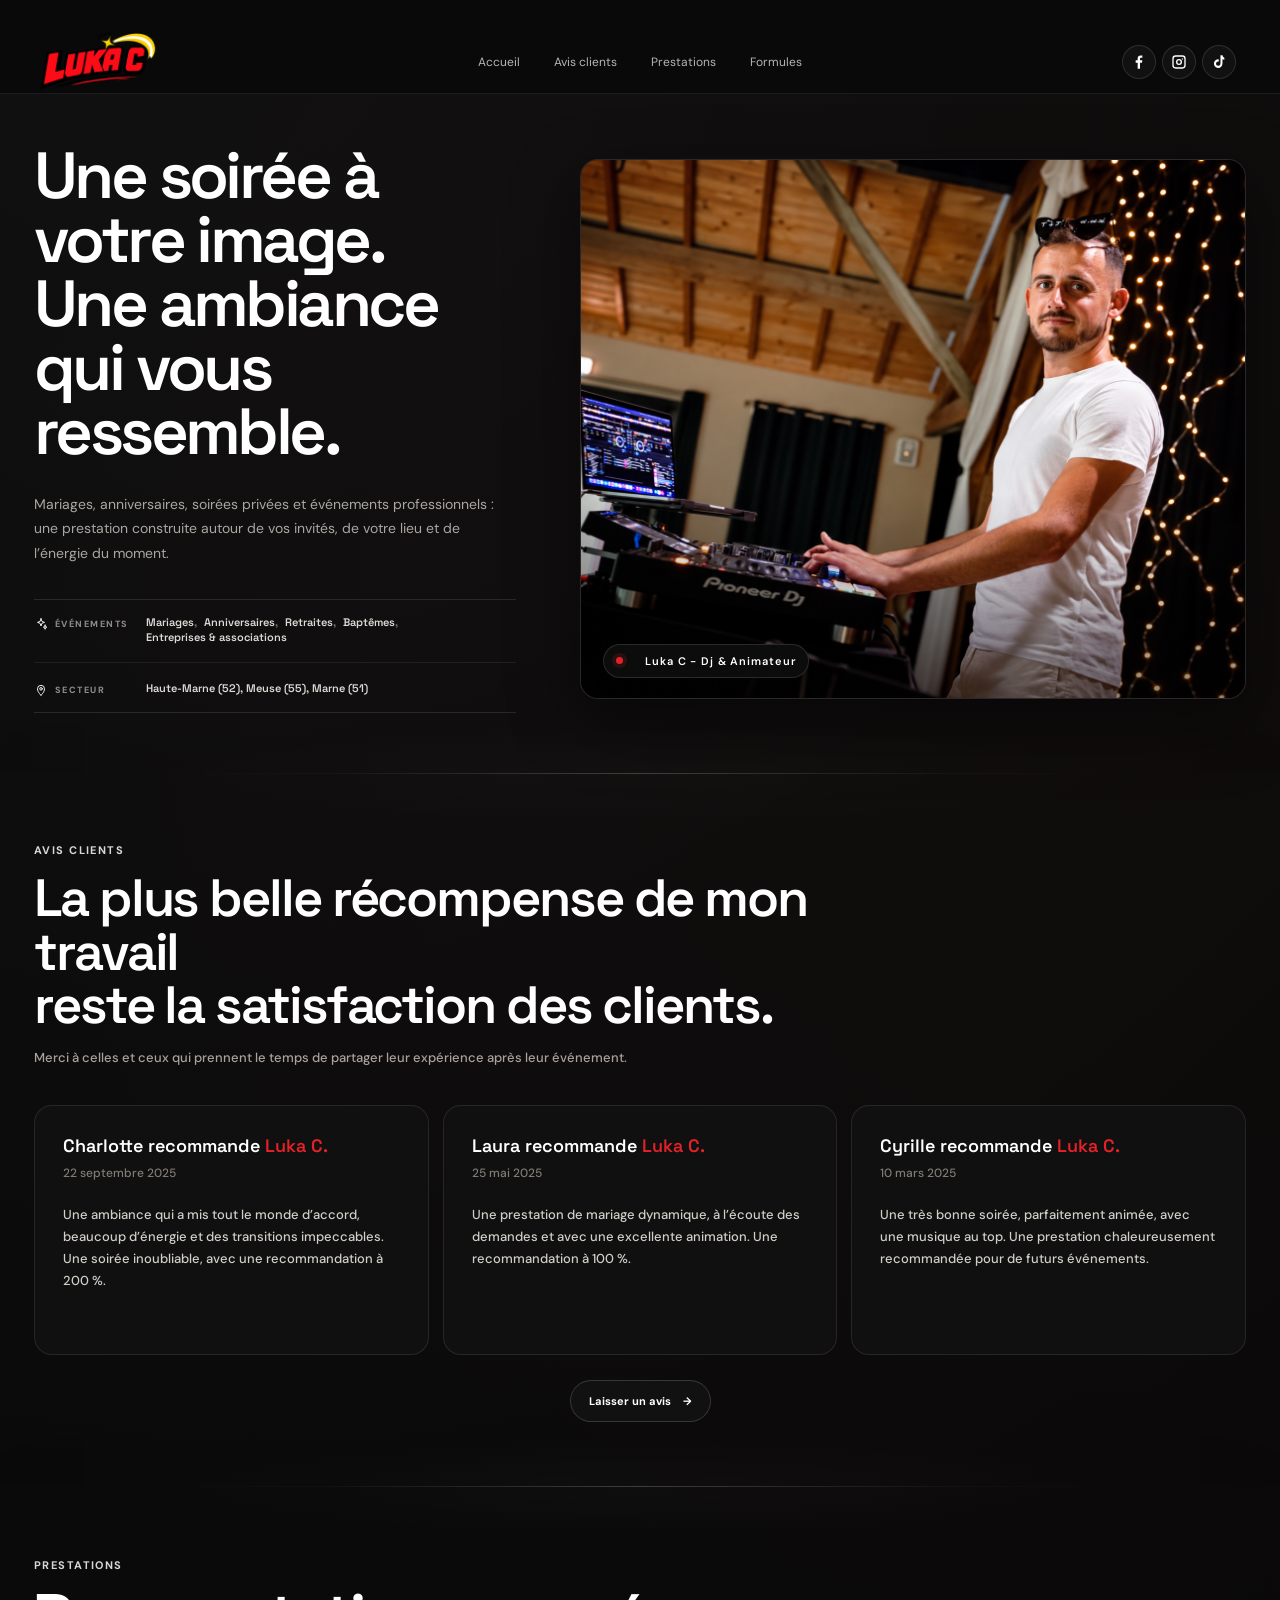
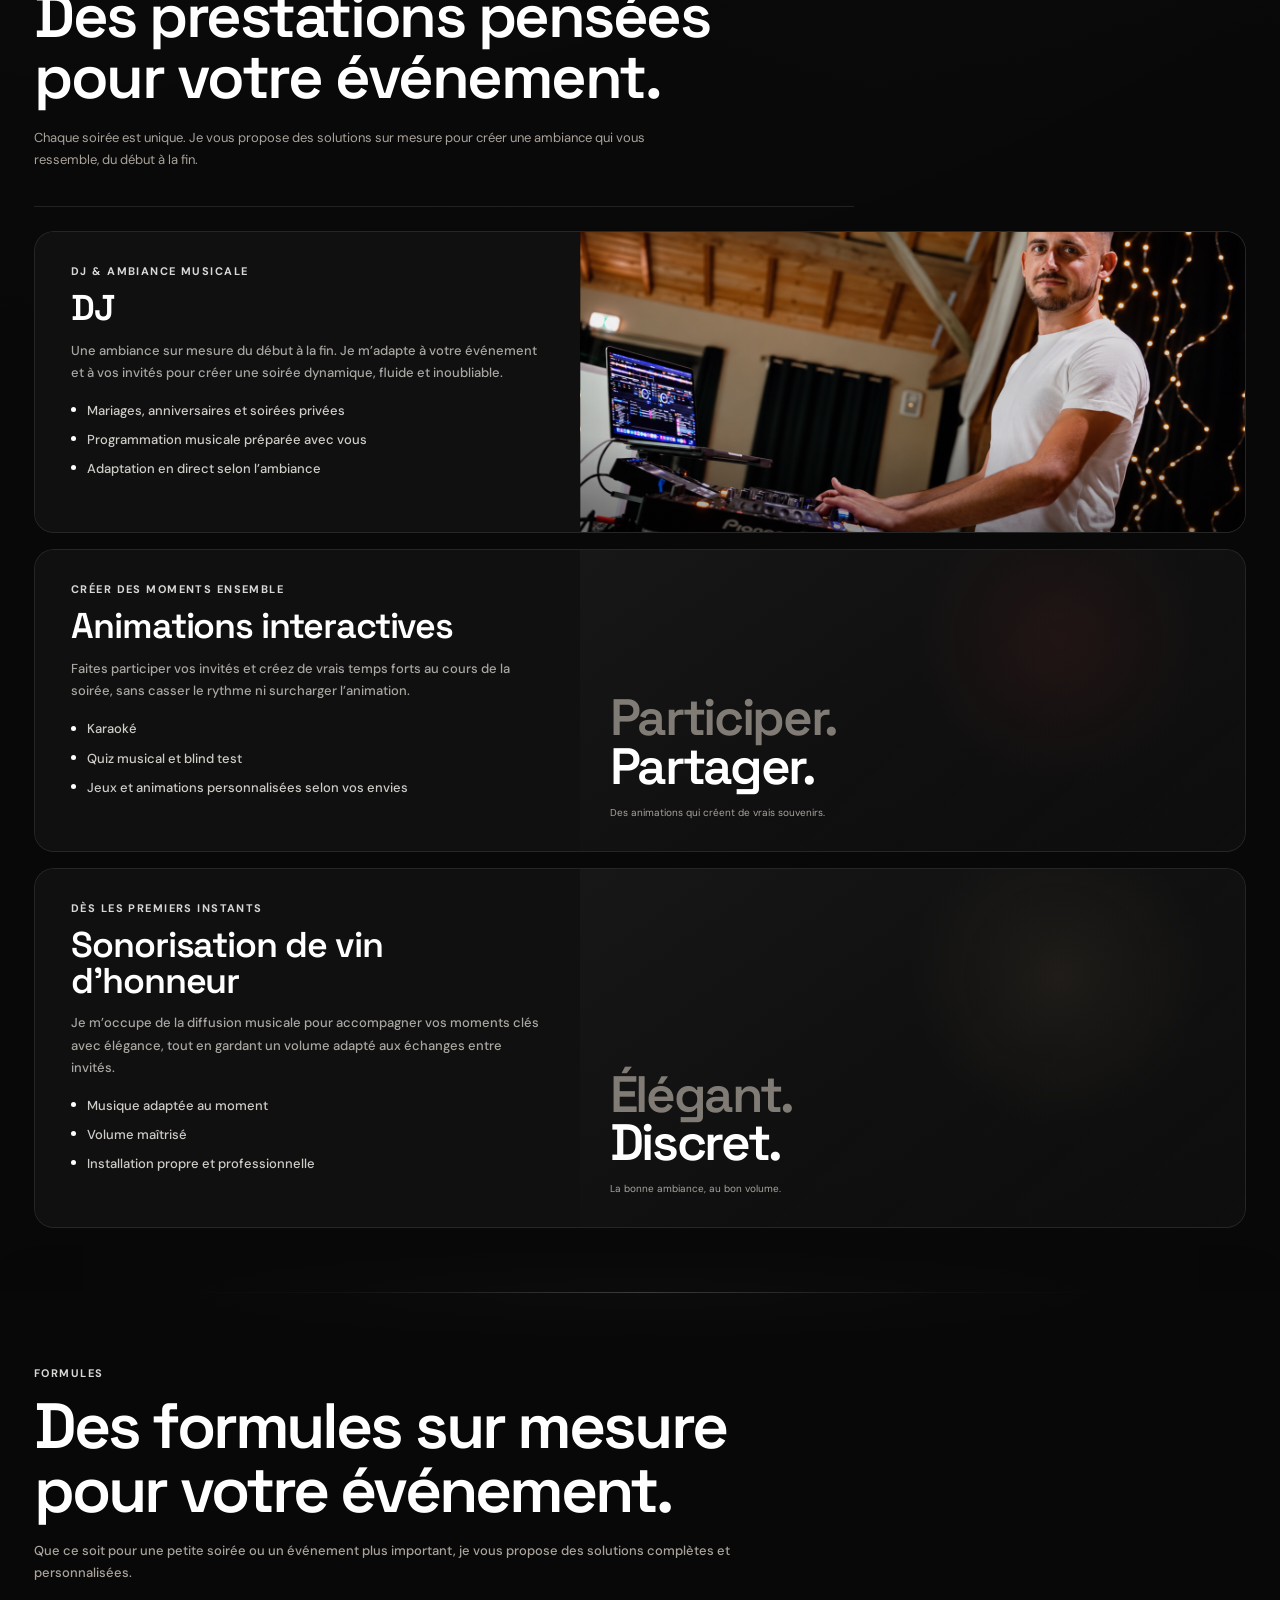
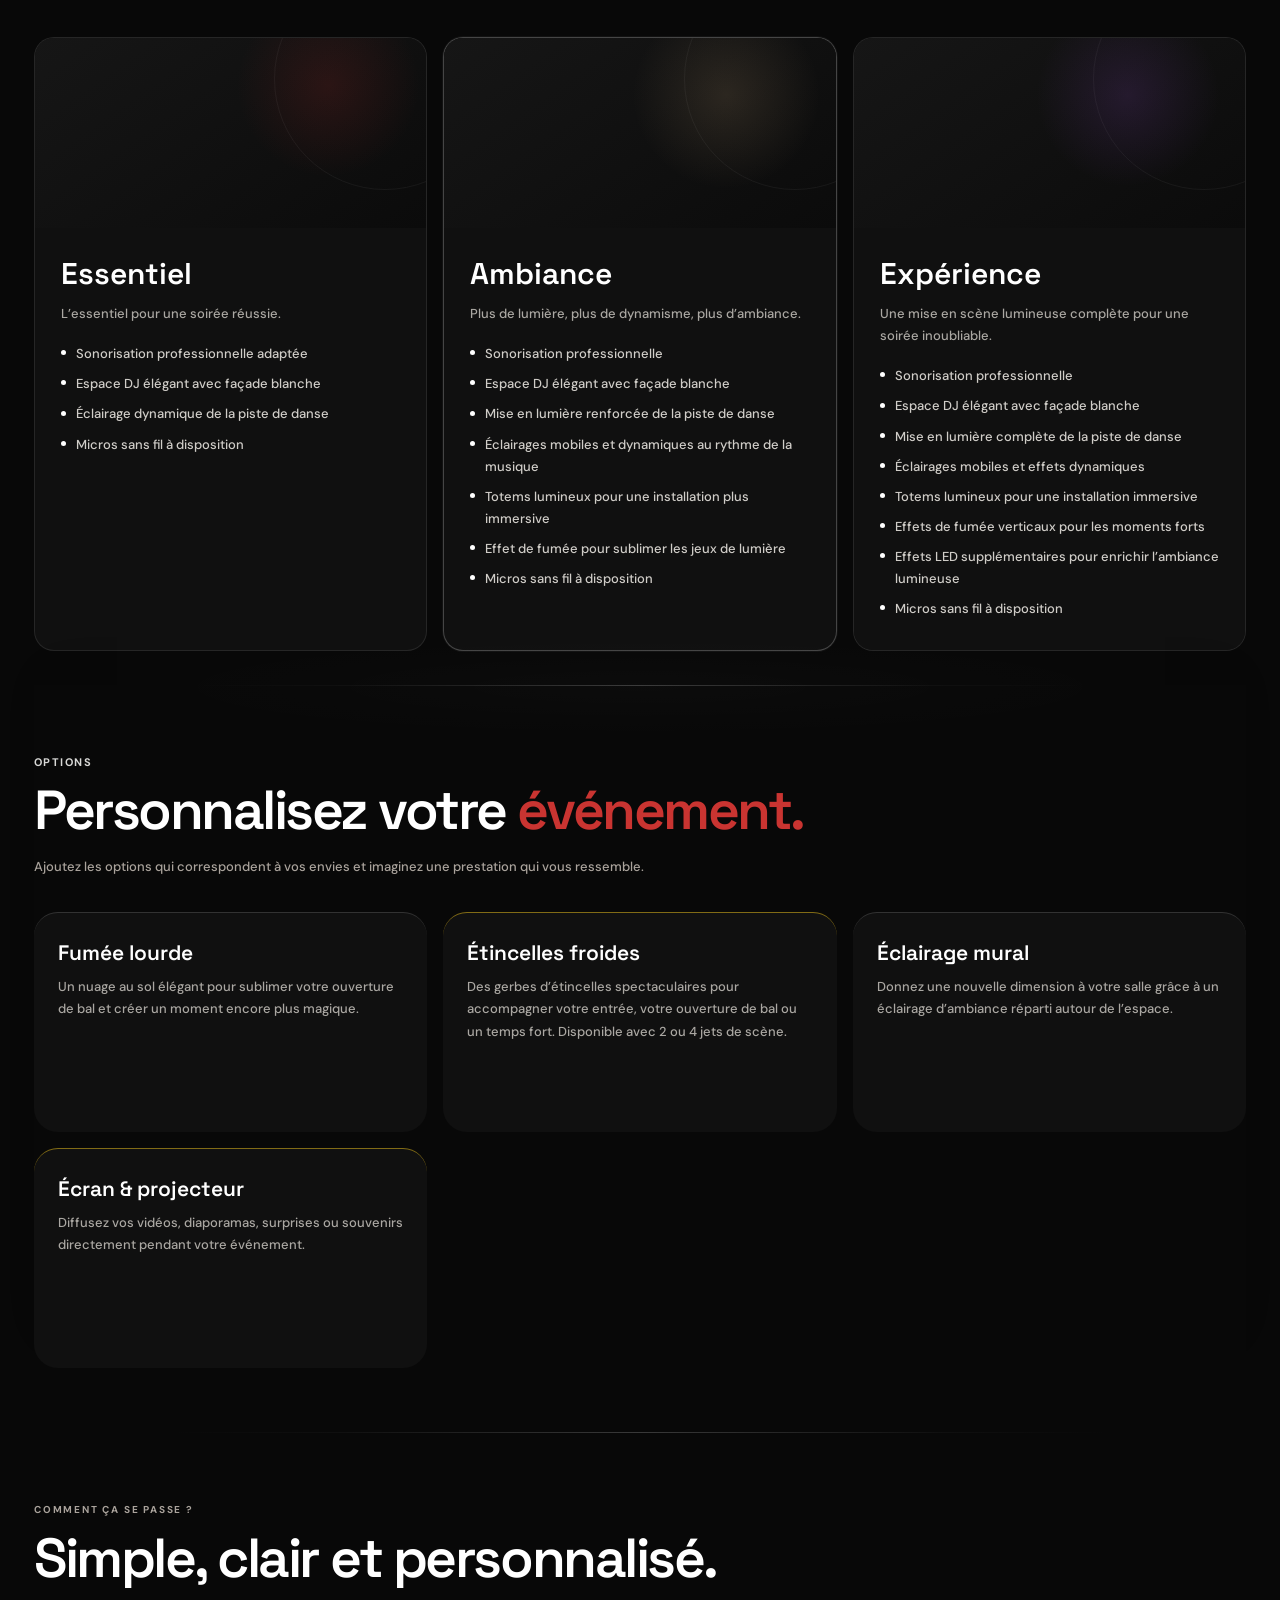
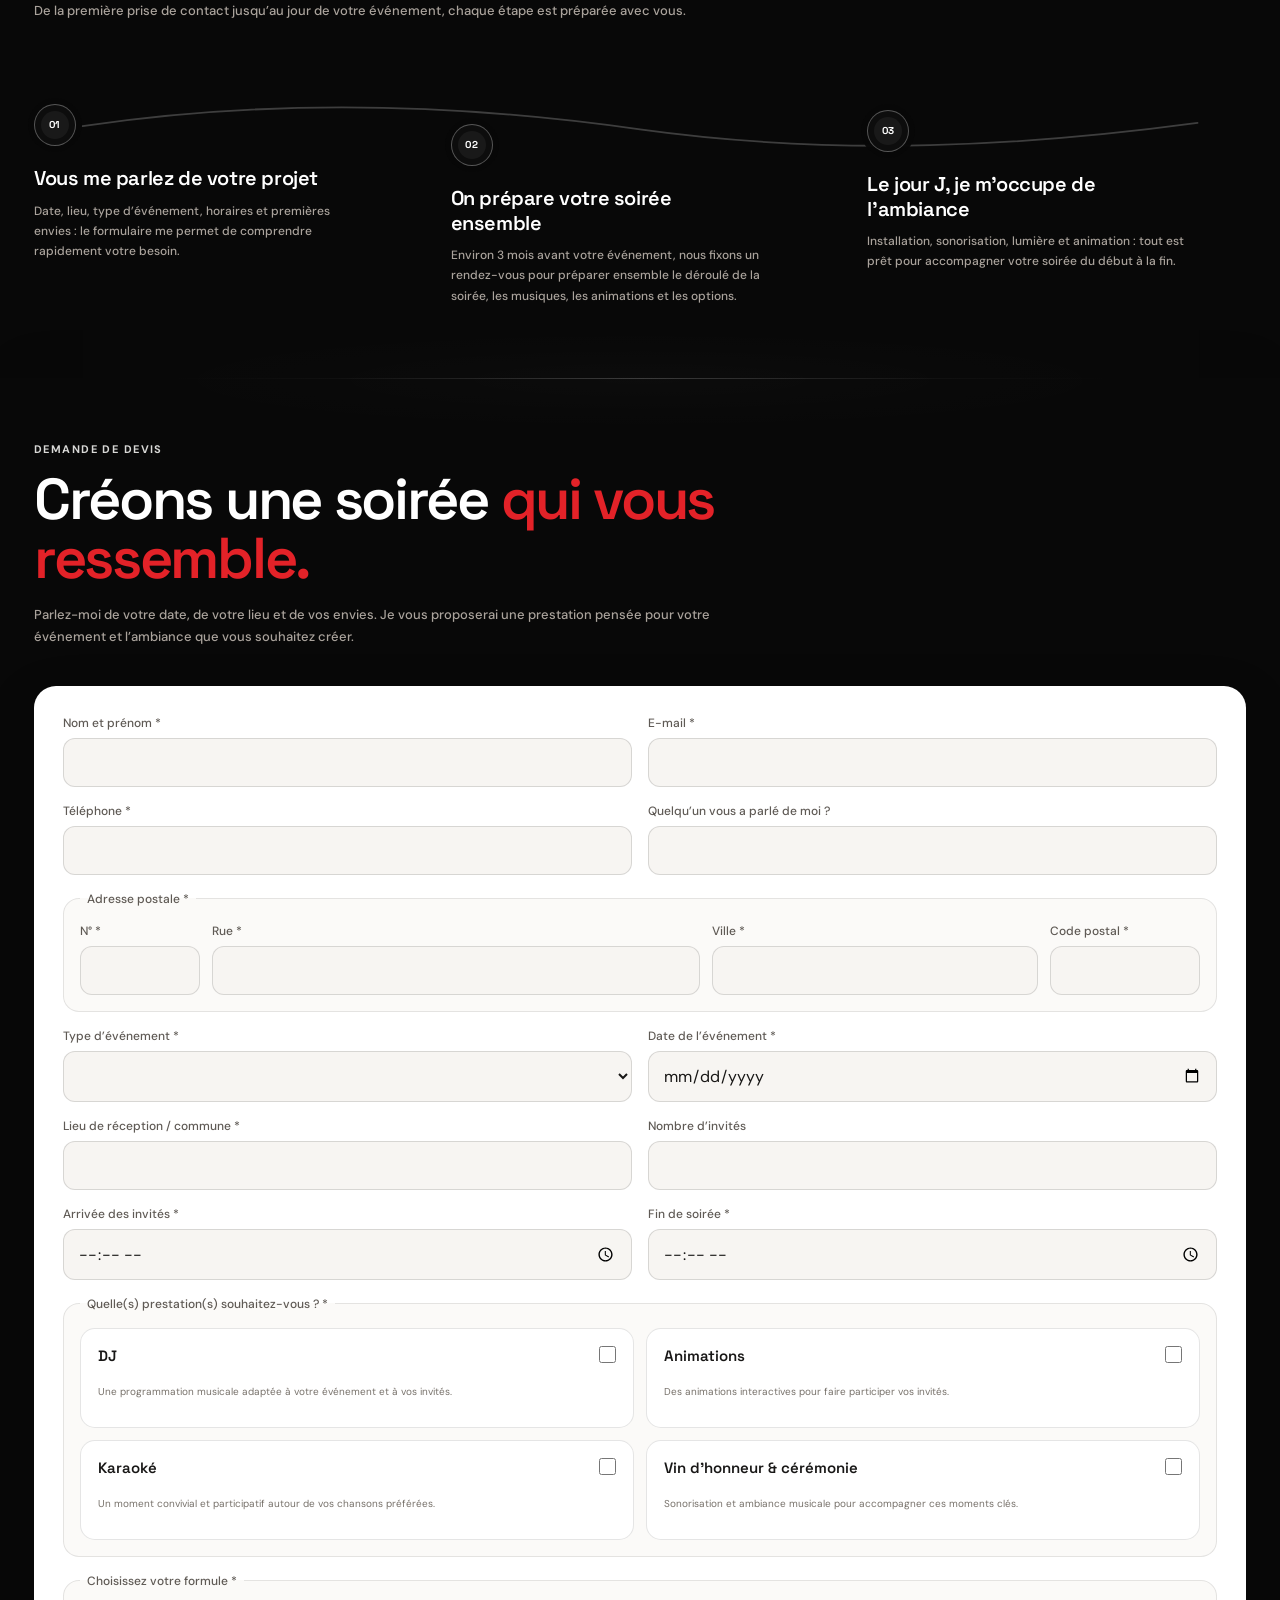
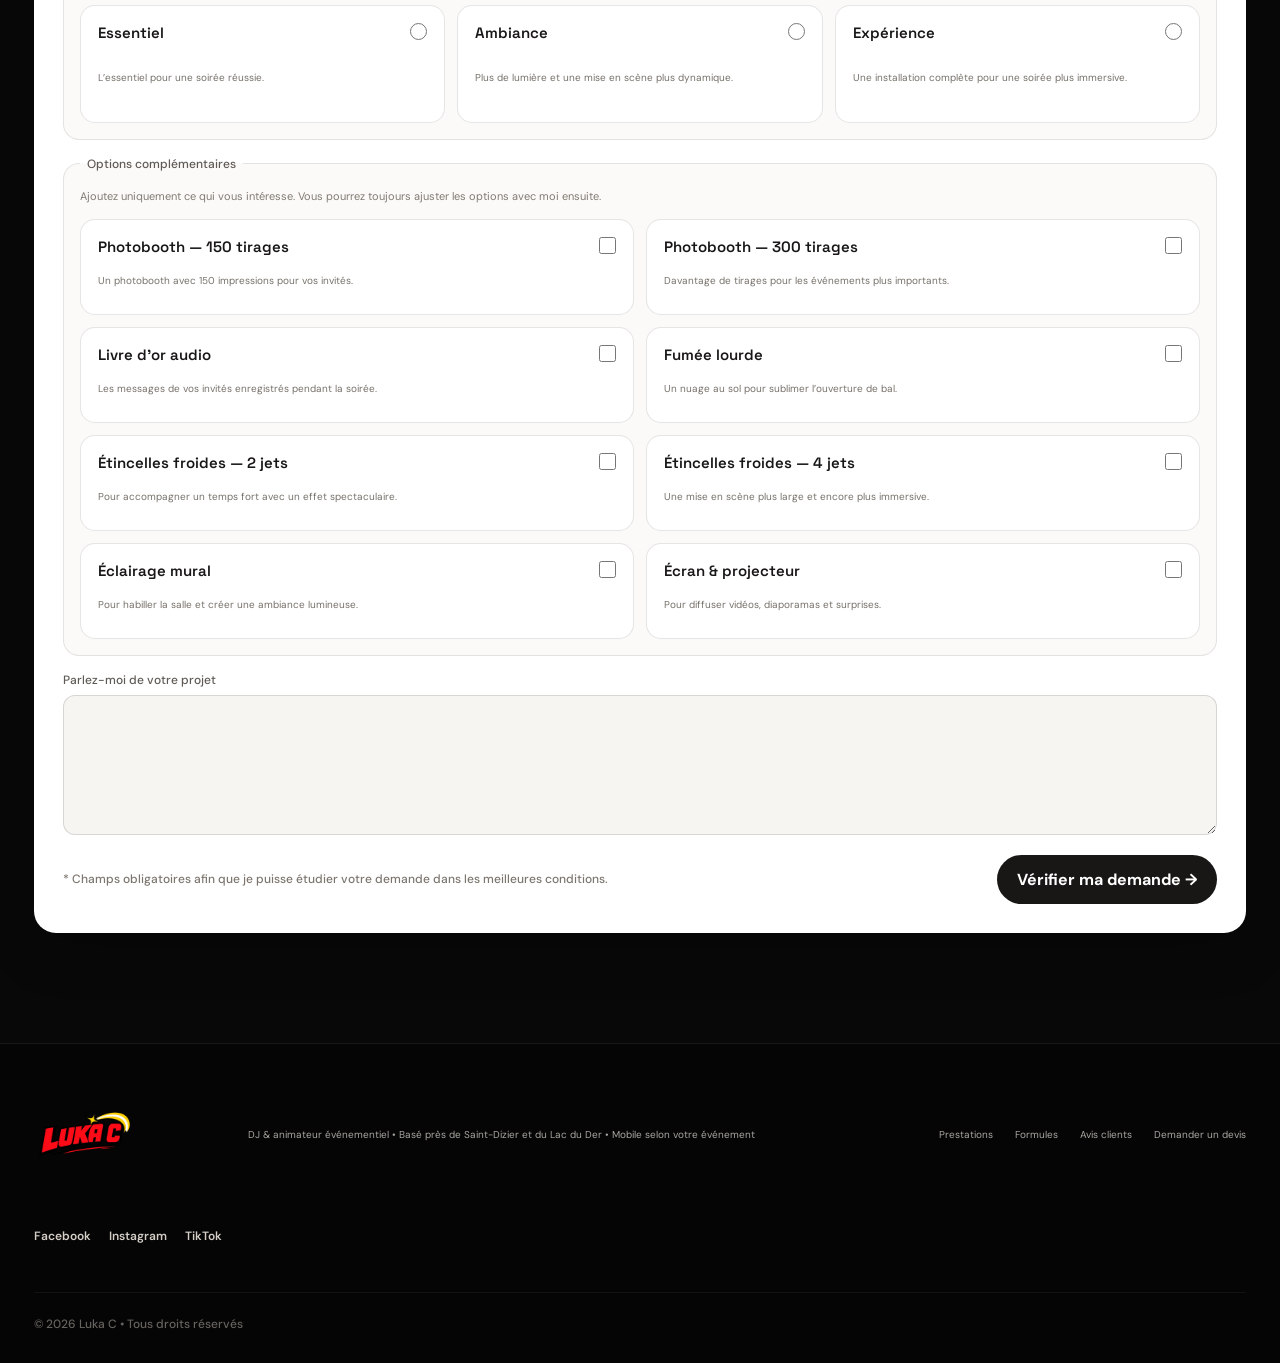
==== index.html @ 9848de10 "Force le chargement des ajustements devis et partenaires" ====
<!doctype html>
<html lang="fr">
<head>
  <meta charset="utf-8">
  <meta name="viewport" content="width=device-width,initial-scale=1">
  <meta name="description" content="Luka C, DJ & animateur événementiel à Saint-Dizier et au Lac du Der : mariages, anniversaires, soirées privées, karaoké et événements professionnels.">
  <meta name="theme-color" content="#070707">
  <link rel="canonical" href="https://lukac.fr/">

  <meta property="og:type" content="website">
  <meta property="og:locale" content="fr_FR">
  <meta property="og:site_name" content="Luka C">
  <meta property="og:title" content="DJ & Animateur événementiel à Saint-Dizier | Luka C">
  <meta property="og:description" content="DJ, animation, karaoké et sonorisation pour mariages, anniversaires, soirées privées et événements professionnels à Saint-Dizier et au Lac du Der.">
  <meta property="og:url" content="https://lukac.fr/">
  <meta property="og:image" content="https://lukac.fr/assets/img/hero-lukac.png">
  <meta property="og:image:alt" content="Luka C en prestation DJ">

  <meta name="twitter:card" content="summary_large_image">
  <meta name="twitter:title" content="DJ & Animateur événementiel à Saint-Dizier | Luka C">
  <meta name="twitter:description" content="DJ, animation et sonorisation pour mariages, anniversaires, soirées privées et événements professionnels.">
  <meta name="twitter:image" content="https://lukac.fr/assets/img/hero-lukac.png">

  <title>DJ & Animateur événementiel à Saint-Dizier | Luka C</title>

  <script type="application/ld+json">
  {
    "@context": "https://schema.org",
    "@type": "ProfessionalService",
    "name": "Luka C",
    "url": "https://lukac.fr/",
    "image": "https://lukac.fr/assets/img/hero-lukac.png",
    "description": "DJ et animateur événementiel pour mariages, anniversaires, soirées privées, karaoké et événements professionnels.",
    "serviceType": [
      "DJ événementiel",
      "Animation de soirée",
      "DJ mariage",
      "DJ anniversaire",
      "Karaoké",
      "Blind test et quiz musical",
      "Sonorisation de vin d'honneur",
      "Événement professionnel"
    ],
    "areaServed": [
      {"@type": "City", "name": "Saint-Dizier"},
      {"@type": "Place", "name": "Lac du Der"},
      {"@type": "AdministrativeArea", "name": "Haute-Marne"},
      {"@type": "AdministrativeArea", "name": "Marne"},
      {"@type": "AdministrativeArea", "name": "Meuse"},
      {"@type": "AdministrativeArea", "name": "Grand Est"}
    ],
    "sameAs": [
      "https://www.instagram.com/djlukac/"
    ]
  }
  </script>

  <link rel="preload" as="image" href="assets/img/hero-lukac.png">
  <link rel="stylesheet" href="assets/css/modern-dark.css?v=20260909-2">
  <link rel="stylesheet" href="assets/css/prestations.css?v=20260910-1">
  <link rel="stylesheet" href="assets/css/formules.css?v=20260910-1">
  <link rel="stylesheet" href="assets/css/site-light.css?v=20260928-1">
  <link rel="stylesheet" href="assets/css/site-polish.css?v=20261109-3">
</head>
<body>
  <header class="site-header" id="top">
    <a class="brand" href="#top" aria-label="Luka C — Accueil">
      <img src="assets/img/logo-lukac.png" alt="Luka C" class="brand__logo" decoding="async">
      <span class="brand__fallback" hidden>LUKA C</span>
    </a>

    <nav class="desktop-nav" aria-label="Navigation principale">
      <a href="#prestations">Prestations</a>
      <a href="#formules">Formules</a>
      <a href="#options">Options</a>
      <a href="#avis">Avis clients</a>
    </nav>

    <a class="header-cta" href="devis.php">Demander un devis <span>→</span></a>

    <button class="menu-toggle" type="button" aria-label="Ouvrir le menu" aria-expanded="false">
      <span></span><span></span>
    </button>
  </header>

  <nav class="mobile-nav" aria-label="Navigation mobile" hidden>
    <a href="#prestations">Prestations</a>
    <a href="#formules">Formules</a>
    <a href="#options">Options</a>
    <a href="#avis">Avis clients</a>
    <a class="mobile-nav__cta" href="devis.php">Demander un devis</a>
  </nav>

  <main>
    <section class="hero-modern">
      <div class="hero-modern__copy reveal">
        <p class="hero-modern__eyebrow">DJ & animateur événementiel — Saint-Dizier • Lac du Der</p>
        <h1><span data-cms="home.hero_line1" style="color:inherit">Une soirée à votre image.</span><br><span data-cms="home.hero_line2">Une ambiance qui vous ressemble.</span></h1>
        <p class="hero-modern__lead" data-cms="home.hero_lead">Mariages, anniversaires, soirées privées et événements professionnels : une prestation construite autour de vos invités, de votre lieu et de l’énergie du moment.</p>
        <div class="hero-modern__editorial">
          <div class="hero-modern__editorial-row">
            <div class="hero-modern__editorial-label">
              <svg viewBox="0 0 24 24" aria-hidden="true"><path d="M12 3l1.6 4.6L18 9.2l-4.4 1.6L12 15.4l-1.6-4.6L6 9.2l4.4-1.6L12 3Z"/><path d="M19 14l.9 2.6 2.1.8-2.1.8L19 21l-.9-2.8-2.1-.8 2.1-.8L19 14Z"/></svg>
              <span>Événements</span>
            </div>
            <div class="hero-modern__editorial-content">
              <span>Mariages</span>
              <span>Anniversaires</span>
              <span>Retraites</span>
              <span>Baptêmes</span>
              <span>Entreprises & associations</span>
            </div>
          </div>

          <div class="hero-modern__editorial-row hero-modern__editorial-row--area">
            <div class="hero-modern__editorial-label">
              <svg viewBox="0 0 24 24" aria-hidden="true"><path d="M12 21s6-5.2 6-11a6 6 0 1 0-12 0c0 5.8 6 11 6 11Z"/><circle cx="12" cy="10" r="2.2"/></svg>
              <span>Secteur</span>
            </div>
            <div class="hero-modern__editorial-content hero-modern__editorial-content--area">
              <span>Haute-Marne (52), Meuse (55), Marne (51)</span>
              
            </div>
          </div>
        </div>
      </div>

      <div class="hero-modern__visual reveal reveal--delay">
        <div class="hero-modern__frame">
          <img src="assets/img/hero-lukac.png" alt="Luka C en prestation DJ" data-cms-image="home.hero.image" loading="eager" decoding="async" fetchpriority="high">
          <span class="hero-modern__label"><i></i> Luka C — DJ & animation</span>
        </div>
      </div>
    </section>


    <section class="section--reviews" id="avis">
      <div class="section-heading reveal">
        <p class="reviews-kicker">Avis clients</p>
        <h2>La plus belle récompense de mon travail<br><em>reste la satisfaction des clients.</em></h2>
        <p>Merci à celles et ceux qui prennent le temps de partager leur expérience après leur événement.</p>
      </div>
      <div class="reviews-grid">
        <blockquote class="review reveal"><div class="review__recommendation">Charlotte recommande <span>Luka C.</span></div><div class="review__date">22 septembre 2025</div><p>Une ambiance qui a mis tout le monde d’accord, beaucoup d’énergie et des transitions impeccables. Une soirée inoubliable, avec une recommandation à 200 %.</p></blockquote>
        <blockquote class="review reveal reveal--delay-small"><div class="review__recommendation">Laura recommande <span>Luka C.</span></div><div class="review__date">25 mai 2025</div><p>Une prestation de mariage dynamique, à l’écoute des demandes et avec une excellente animation. Une recommandation à 100 %.</p></blockquote>
        <blockquote class="review reveal reveal--delay"><div class="review__recommendation">Cyrille recommande <span>Luka C.</span></div><div class="review__date">10 mars 2025</div><p>Une très bonne soirée, parfaitement animée, avec une musique au top. Une prestation chaleureusement recommandée pour de futurs événements.</p></blockquote>
      </div>
      <div class="reviews-actions reveal"><a class="btn--primary" href="https://www.facebook.com/profile.php?id=100093212362664&sk=reviews" target="_blank" rel="noopener noreferrer">Laisser un avis <span>→</span></a></div>
    </section>

    <section class="prestations-page home-prestations" id="prestations">
      <section class="prestations-hero reveal">
        <p class="prestations-kicker">Prestations</p>
        <h1><span data-cms="prestations.hero_title" style="color:inherit">Des prestations pensées</span><br><span data-cms="prestations.hero_highlight">pour votre événement.</span></h1>
        <p data-cms="prestations.hero_intro">Chaque soirée est unique. Je vous propose des solutions sur mesure pour créer une ambiance qui vous ressemble, du début à la fin.</p>
      </section>

      <section class="prestations-list">
        <article class="prestation-card reveal">
          <div class="prestation-card__content">
            <span class="prestation-card__kicker">DJ & ambiance musicale</span>
            <h2 data-cms="prestations.dj.title">DJ</h2>
            <p data-cms="prestations.dj.desc">Une ambiance sur mesure du début à la fin. Je m’adapte à votre événement et à vos invités pour créer une soirée dynamique, fluide et inoubliable.</p>
            <ul data-cms-list="prestations.dj.items"><li>Mariages, anniversaires et soirées privées</li><li>Programmation musicale préparée avec vous</li><li>Adaptation en direct selon l’ambiance</li></ul>
          </div>
          <div class="prestation-card__visual prestation-card__visual--dj" data-cms-image="prestations.dj.image"></div>
        </article>

        <article class="prestation-card reveal reveal--delay-small">
          <div class="prestation-card__content">
            <span class="prestation-card__kicker">Créer des moments ensemble</span>
            <h2 data-cms="prestations.animations.title">Animations interactives</h2>
            <p data-cms="prestations.animations.desc">Faites participer vos invités et créez de vrais temps forts au cours de la soirée, sans casser le rythme ni surcharger l’animation.</p>
            <ul data-cms-list="prestations.animations.items"><li>Karaoké</li><li>Quiz musical et blind test</li><li>Jeux et animations personnalisées selon vos envies</li></ul>
          </div>
          <div class="prestation-card__visual prestation-card__visual--animations" data-cms-image="prestations.animations.image"><div class="prestation-card__visual-copy"><span>Participer.</span><strong>Partager.</strong><small>Des animations qui créent de vrais souvenirs.</small></div></div>
        </article>

        <article class="prestation-card reveal reveal--delay">
          <div class="prestation-card__content">
            <span class="prestation-card__kicker">Dès les premiers instants</span>
            <h2 data-cms="prestations.cocktail.title">Sonorisation de vin d’honneur</h2>
            <p data-cms="prestations.cocktail.desc">Je m’occupe de la diffusion musicale pour accompagner vos moments clés avec élégance, tout en gardant un volume adapté aux échanges entre invités.</p>
            <ul data-cms-list="prestations.cocktail.items"><li>Musique adaptée au moment</li><li>Volume maîtrisé</li><li>Installation propre et professionnelle</li></ul>
          </div>
          <div class="prestation-card__visual prestation-card__visual--cocktail" data-cms-image="prestations.cocktail.image"><div class="prestation-card__visual-copy"><span>Élégant.</span><strong>Discret.</strong><small>La bonne ambiance, au bon volume.</small></div></div>
        </article>
      </section>
    </section>


    <section class="formules-page home-formules" id="formules">
      <section class="formules-hero reveal">
        <p class="formules-kicker">Formules</p>
        <h1><span data-cms="formules.hero_title" style="color:inherit">Des formules sur mesure</span><br><span data-cms="formules.hero_highlight">pour votre événement.</span></h1>
        <p data-cms="formules.hero_intro">Que ce soit pour une petite soirée ou un événement plus important, je vous propose des solutions complètes et personnalisées.</p>
      </section>

      <section class="formules-grid">
        <article class="formule-card reveal">
          <div class="formule-card__visual formule-card__visual--essentiel" data-cms-image="formules.essentiel.image"><span data-cms="formules.essentiel.title">Essentiel</span></div>
          <div class="formule-card__body"><h2 data-cms="formules.essentiel.title">Essentiel</h2><p class="formule-card__intro" data-cms="formules.essentiel.intro">L’essentiel pour une soirée réussie.</p><ul data-cms-list="formules.essentiel.items"><li>Sonorisation professionnelle adaptée</li><li>Espace DJ élégant avec façade blanche</li><li>Éclairage dynamique de la piste de danse</li><li>Micros sans fil à disposition</li></ul></div>
        </article>

        <article class="formule-card formule-card--featured reveal reveal--delay-small">
          <div class="formule-card__visual formule-card__visual--ambiance" data-cms-image="formules.ambiance.image"><span data-cms="formules.ambiance.title">Ambiance</span></div>
          <div class="formule-card__body"><h2 data-cms="formules.ambiance.title">Ambiance</h2><p class="formule-card__intro" data-cms="formules.ambiance.intro">Plus de lumière, plus de dynamisme, plus d’ambiance.</p><ul data-cms-list="formules.ambiance.items"><li>Sonorisation professionnelle</li><li>Espace DJ élégant avec façade blanche</li><li>Mise en lumière renforcée de la piste de danse</li><li>Éclairages mobiles et dynamiques au rythme de la musique</li><li>Totems lumineux pour une installation plus immersive</li><li>Effet de fumée pour sublimer les jeux de lumière</li><li>Micros sans fil à disposition</li></ul></div>
        </article>

        <article class="formule-card reveal reveal--delay">
          <div class="formule-card__visual formule-card__visual--experience" data-cms-image="formules.experience.image"><span data-cms="formules.experience.title">Expérience</span></div>
          <div class="formule-card__body"><h2 data-cms="formules.experience.title">Expérience</h2><p class="formule-card__intro" data-cms="formules.experience.intro">Une mise en scène lumineuse complète pour une soirée inoubliable.</p><ul data-cms-list="formules.experience.items"><li>Sonorisation professionnelle</li><li>Espace DJ élégant avec façade blanche</li><li>Mise en lumière complète de la piste de danse</li><li>Éclairages mobiles et effets dynamiques</li><li>Totems lumineux pour une installation immersive</li><li>Effets de fumée verticaux pour les moments forts</li><li>Effets LED supplémentaires pour enrichir l’ambiance lumineuse</li><li>Micros sans fil à disposition</li></ul></div>
        </article>
      </section>

      <section class="options-section reveal" id="options">
        <div class="section-title"><p class="formules-kicker">Options</p><h2>Personnalisez votre <span style="color:#c93431">événement.</span></h2><p>Ajoutez les options qui correspondent à vos envies et imaginez une prestation qui vous ressemble.</p></div>
        <div class="options-grid">
          <article class="option-card"><div class="option-card__image" data-cms-image="options.fumee.image"></div><span class="option-card__mark">01</span><h3 data-cms="options.fumee.title">Fumée lourde</h3><p data-cms="options.fumee.desc">Un nuage au sol élégant pour sublimer votre ouverture de bal et créer un moment encore plus magique.</p></article>
          <article class="option-card"><div class="option-card__image" data-cms-image="options.etincelles.image"></div><span class="option-card__mark">02</span><h3 data-cms="options.etincelles.title">Étincelles froides</h3><p data-cms="options.etincelles.desc">Des gerbes d’étincelles spectaculaires pour accompagner votre entrée, votre ouverture de bal ou un temps fort. Disponible avec 2 ou 4 jets de scène.</p></article>
          <article class="option-card"><div class="option-card__image" data-cms-image="options.eclairage.image"></div><span class="option-card__mark">03</span><h3 data-cms="options.eclairage.title">Éclairage mural</h3><p data-cms="options.eclairage.desc">Donnez une nouvelle dimension à votre salle grâce à un éclairage d’ambiance réparti autour de l’espace.</p></article>
          <article class="option-card"><div class="option-card__image" data-cms-image="options.ecran.image"></div><span class="option-card__mark">04</span><h3 data-cms="options.ecran.title">Écran & projecteur</h3><p data-cms="options.ecran.desc">Diffusez vos vidéos, diaporamas, surprises ou souvenirs directement pendant votre événement.</p></article>
        </div>
      </section>

      <section class="formules-cta reveal"><div><strong>Une idée particulière ?</strong><p>Parlez-moi de votre projet. Je vous conseillerai les options les plus adaptées à votre événement et à votre lieu de réception.</p></div><a href="devis.php">Demander un devis <span>→</span></a></section>
    </section>
    <section class="home-process" id="fonctionnement">
      <div class="home-visible__head">
        <p class="home-visible__kicker">Comment ça se passe ?</p>
        <h2>Simple, clair et <em>personnalisé.</em></h2>
        <p>De la première prise de contact jusqu’au jour de votre événement, chaque étape est préparée avec vous.</p>
      </div>
      <div class="home-process__path">
        <svg class="home-process__curve" viewBox="0 0 1000 120" preserveAspectRatio="none" aria-hidden="true">
          <path d="M40,70 C185,38 340,40 500,74 C665,108 820,94 960,66" />
        </svg>
        <article class="home-process__step">
          <div class="home-process__node">01</div>
          <div class="home-process__copy">
            <h3>Vous me parlez de votre projet</h3>
            <p>Date, lieu, type d’événement, horaires et premières envies : le formulaire me permet de comprendre rapidement votre besoin.</p>
          </div>
        </article>
        <article class="home-process__step">
          <div class="home-process__node">02</div>
          <div class="home-process__copy">
            <h3>On prépare votre soirée ensemble</h3>
            <p>Environ 3 mois avant votre événement, nous fixons un rendez-vous pour préparer ensemble le déroulé de la soirée, les musiques, les animations et les options.</p>
          </div>
        </article>
        <article class="home-process__step">
          <div class="home-process__node">03</div>
          <div class="home-process__copy">
            <h3>Le jour J, je m’occupe de l’ambiance</h3>
            <p>Installation, sonorisation, lumière et animation : tout est prêt pour accompagner votre soirée du début à la fin.</p>
          </div>
        </article>
      </div>
    </section>

  </main>

  <footer class="site-footer">
    <a class="brand brand--footer" href="#top"><img src="assets/img/logo-lukac.png" alt="Luka C" class="brand__logo brand__logo--footer" loading="lazy" decoding="async"></a>
    <p>DJ & animateur événementiel • Basé près de Saint-Dizier et du Lac du Der • Mobile selon votre événement</p>
    <div class="site-footer__links"><a href="#prestations">Prestations</a><a href="#formules">Formules</a><a href="#avis">Avis clients</a><a href="devis.php">Demander un devis</a></div>
    <small>© 2026 Luka C • Tous droits réservés</small>
  </footer>

  <script src="assets/js/main.js?v=20261008-1"></script>
  <script src="assets/js/cms.js?v=20260922-4"></script>
  <script src="assets/js/quote-selection-guard.js?v=20260922-3"></script>
  <script src="assets/js/partners.js?v=20261002-2"></script>
  <script src="assets/js/polish.js?v=20260928-1"></script>
</body>
</html>
---- assets/css/modern-dark.css ----
@import url('https://fonts.googleapis.com/css2?family=DM+Sans:wght@400;500;600;700&family=Space+Grotesk:wght@500;600;700&display=swap');

:root{
  --bg:#080808;
  --surface:#101010;
  --surface-2:#151515;
  --text:#f4f1ec;
  --muted:#9a9690;
  --line:rgba(255,255,255,.10);
  --line-strong:rgba(255,255,255,.18);
  --accent:#cf312f;
  --accent-soft:#8e2827;
  --warm:#c9a77a;
  --max:1420px;
}

*{box-sizing:border-box}
html{scroll-behavior:smooth}
body{margin:0;background:var(--bg);color:var(--text);font-family:'DM Sans',Arial,sans-serif;overflow-x:hidden}
a{color:inherit;text-decoration:none}
img{max-width:100%;display:block}
button{font:inherit}
::selection{background:var(--accent);color:#fff}

.site-header{height:94px;max-width:var(--max);margin:0 auto;padding:0 34px;display:grid;grid-template-columns:1fr auto 1fr;align-items:center;border-bottom:1px solid var(--line);position:relative;z-index:20}
.brand{display:inline-flex;align-items:center;justify-self:start}.brand__logo{width:124px;height:auto}.brand__fallback{font:700 24px 'Space Grotesk',sans-serif}
.desktop-nav{display:flex;gap:34px;font-size:12px;color:#b9b6b2}.desktop-nav a{position:relative;padding:8px 0}.desktop-nav a:after{content:"";position:absolute;left:0;right:100%;bottom:2px;height:1px;background:#fff;transition:.25s}.desktop-nav a:hover{color:#fff}.desktop-nav a:hover:after{right:0}
.header-cta{justify-self:end;display:inline-flex;align-items:center;gap:12px;padding:13px 19px;border-radius:999px;border:1px solid var(--line-strong);font-size:11px;font-weight:700;background:#111;transition:.25s}.header-cta:hover{border-color:#fff;background:#fff;color:#090909}.header-cta span{font-size:15px}
.menu-toggle{display:none;justify-self:end;width:44px;height:44px;border:1px solid var(--line);border-radius:50%;background:transparent;align-items:center;justify-content:center;flex-direction:column;gap:6px}.menu-toggle span{width:18px;height:1px;background:#fff}.mobile-nav{position:fixed;z-index:50;top:80px;right:16px;width:min(320px,calc(100vw - 32px));padding:17px;background:rgba(12,12,12,.97);border:1px solid var(--line);border-radius:18px;backdrop-filter:blur(16px);box-shadow:0 24px 60px rgba(0,0,0,.45)}.mobile-nav a{display:block;padding:13px 10px;border-bottom:1px solid var(--line);font-size:13px}.mobile-nav__cta{margin-top:10px!important;background:#fff;color:#111;border-radius:999px;text-align:center}

.hero-modern{max-width:var(--max);margin:0 auto;padding:58px 34px 72px;display:grid;grid-template-columns:minmax(0,.84fr) minmax(560px,1.16fr);gap:72px;align-items:center;min-height:690px;position:relative}
.hero-modern:before{content:"";position:absolute;width:420px;height:420px;border-radius:50%;background:rgba(207,49,47,.07);filter:blur(110px);right:5%;top:12%;pointer-events:none}
.hero-modern__copy{position:relative;z-index:2;max-width:650px}.hero-modern__eyebrow{display:flex;align-items:center;gap:12px;margin:0 0 24px;font-size:10px;font-weight:700;letter-spacing:.19em;text-transform:uppercase;color:#8e8983}.hero-modern__eyebrow:before{content:"";width:28px;height:1px;background:var(--accent)}
.hero-modern h1{font:600 clamp(58px,5.7vw,88px)/.96 'Space Grotesk',sans-serif;letter-spacing:-.055em;margin:0 0 28px;max-width:700px}.hero-modern h1 span{color:var(--accent)}
.hero-modern__lead{max-width:580px;margin:0 0 34px;color:#a8a39d;font-size:15px;line-height:1.8}.hero-modern__actions{display:flex;gap:14px;flex-wrap:wrap}.btn-modern{display:inline-flex;align-items:center;justify-content:center;gap:14px;padding:15px 21px;border-radius:999px;font-size:12px;font-weight:700;transition:.25s}.btn-modern--primary{background:#f4f1ec;color:#0a0a0a}.btn-modern--primary:hover{transform:translateY(-2px);background:#fff}.btn-modern--secondary{border:1px solid var(--line-strong);background:rgba(255,255,255,.02)}.btn-modern--secondary:hover{border-color:#fff;background:rgba(255,255,255,.05)}
.hero-modern__proof{display:flex;gap:28px;margin-top:44px;padding-top:24px;border-top:1px solid var(--line);color:#77736e;font-size:10px;text-transform:uppercase;letter-spacing:.08em}.hero-modern__proof strong{color:#e7e3dd;font-size:12px;margin-right:5px}
.hero-modern__visual{position:relative;z-index:2}.hero-modern__frame{position:relative;height:570px;border-radius:22px;overflow:hidden;background:#111}.hero-modern__frame img{width:100%;height:100%;object-fit:cover;object-position:58% center}.hero-modern__frame:after{content:"";position:absolute;inset:0;background:linear-gradient(180deg,transparent 62%,rgba(0,0,0,.46))}.hero-modern__label{position:absolute;left:22px;bottom:20px;z-index:3;display:flex;align-items:center;gap:11px;padding:10px 13px;border:1px solid rgba(255,255,255,.18);background:rgba(5,5,5,.56);backdrop-filter:blur(9px);border-radius:999px;font-size:9px;letter-spacing:.13em;text-transform:uppercase}.hero-modern__label i{width:7px;height:7px;border-radius:50%;background:var(--accent);box-shadow:0 0 0 4px rgba(207,49,47,.15)}
.hero-modern__side-note{position:absolute;right:-18px;top:26px;padding:12px 15px;background:#f1ede7;color:#111;border-radius:12px;font-size:10px;font-weight:700;box-shadow:0 18px 45px rgba(0,0,0,.28)}

.event-bar{max-width:var(--max);margin:0 auto 86px;padding:0 34px}.event-bar__inner{display:grid;grid-template-columns:repeat(4,1fr);border-top:1px solid var(--line);border-bottom:1px solid var(--line)}.event-bar span{padding:19px 22px;font-size:11px;color:#8f8b85;text-align:center}.event-bar span+span{border-left:1px solid var(--line)}

.availability{max-width:var(--max);margin:0 auto;padding:82px 34px 92px}.availability__head{display:grid;grid-template-columns:1fr auto;gap:40px;align-items:end;margin-bottom:48px}.availability__kicker,.reviews-kicker{margin:0 0 14px;font-size:10px;letter-spacing:.18em;text-transform:uppercase;color:var(--accent);font-weight:700}.availability__head h2,.section--reviews h2{font:600 clamp(42px,4.5vw,68px)/1.02 'Space Grotesk',sans-serif;letter-spacing:-.04em;margin:0 0 15px}.availability__head h2 em,.section--reviews h2 em{font-style:normal;color:#8f8b85}.availability__head p:last-child{max-width:610px;margin:0;color:#88847e;font-size:13px;line-height:1.75}.availability__cta{display:inline-flex;align-items:center;gap:12px;padding:12px 17px;border:1px solid var(--line-strong);border-radius:999px;font-size:11px;font-weight:700}.availability__cta:hover{border-color:#fff}
.availability__grid{display:grid;grid-template-columns:repeat(2,minmax(0,1fr));gap:18px}.availability__year{padding:28px 28px 24px;border:1px solid var(--line);border-radius:20px;background:linear-gradient(145deg,#111,#0c0c0c)}.availability__year-head{display:flex;align-items:baseline;gap:16px;padding-bottom:18px;margin-bottom:4px;border-bottom:1px solid var(--line)}.availability__year-number{font:600 42px/1 'Space Grotesk',sans-serif}.availability__year-title{font-size:9px;letter-spacing:.15em;text-transform:uppercase;color:#6f6b66}.availability__months{display:grid}.availability__month{display:grid;grid-template-columns:28px 1fr auto;gap:10px;align-items:center;padding:12px 0;border-bottom:1px solid rgba(255,255,255,.055)}.availability__icon{width:22px;height:22px;border-radius:50%;display:grid;place-items:center;font-size:10px;border:1px solid currentColor}.availability__month-name{font-size:13px;font-weight:600}.availability__status{font-size:8px;font-weight:700;letter-spacing:.08em;text-transform:uppercase}.availability__month--open{color:#9eb487}.availability__month--limited{color:#c9a873}.availability__month--closed{color:#b87370}.availability__month .availability__month-name{color:#e9e5df}.availability__legend{display:flex;gap:22px;flex-wrap:wrap;margin-top:22px;color:#706c67;font-size:9px}.availability__legend span{display:inline-flex;align-items:center;gap:7px}.availability__legend i{width:6px;height:6px;border-radius:50%}.availability__legend .open i{background:#9eb487}.availability__legend .limited i{background:#c9a873}.availability__legend .closed i{background:#b87370}.availability__updated{margin:14px 0 0;color:#595652;font-size:9px}.availability__foot{margin-top:34px;padding:25px 0 0;border-top:1px solid var(--line);display:flex;align-items:center;justify-content:space-between;gap:28px}.availability__foot strong{display:block;font:600 22px 'Space Grotesk',sans-serif;margin-bottom:4px}.availability__foot p{margin:0;color:#77736e;font-size:10px}.availability__foot .btn--primary{display:inline-flex;align-items:center;gap:12px;padding:13px 18px;border-radius:999px;background:#f4f1ec;color:#111;font-size:11px;font-weight:700;box-shadow:none;border:0}

/* Disponibilités : version plus lumineuse et lisible */
.availability{position:relative}
.availability:before{content:"";position:absolute;inset:22px 0 28px;border-radius:34px;background:radial-gradient(circle at 50% 12%,rgba(255,255,255,.035),transparent 34%),linear-gradient(180deg,rgba(255,255,255,.018),rgba(255,255,255,0));pointer-events:none}
.availability>*{position:relative;z-index:1}
.availability__year{background:linear-gradient(145deg,#1a1a1a 0%,#141414 52%,#111 100%);border-color:rgba(255,255,255,.16);box-shadow:0 18px 45px rgba(0,0,0,.20),inset 0 1px 0 rgba(255,255,255,.035)}
.availability__year-head{border-bottom-color:rgba(255,255,255,.12)}
.availability__year-number{color:#fff;font-size:46px;text-shadow:0 1px 12px rgba(255,255,255,.04)}
.availability__year-title{color:#a49f98}
.availability__months{gap:8px;padding-top:8px}
.availability__month{padding:12px 12px;border:1px solid rgba(255,255,255,.07);border-radius:12px;background:#181818;transition:transform .2s ease,border-color .2s ease,background .2s ease}
.availability__month:hover{transform:translateX(3px);border-color:rgba(255,255,255,.18)}
.availability__month-name{font-size:13px;font-weight:700;color:#fff!important}
.availability__icon{width:24px;height:24px;background:rgba(255,255,255,.025)}
.availability__status{font-size:8px;padding:6px 9px;border-radius:999px;border:1px solid currentColor;letter-spacing:.07em;background:rgba(255,255,255,.03)}
.availability__month--open{color:#b4d893;background:linear-gradient(90deg,rgba(112,153,82,.16),rgba(112,153,82,.07));border-color:rgba(153,194,121,.22)}
.availability__month--limited{color:#f0bd63;background:linear-gradient(90deg,rgba(192,139,47,.17),rgba(192,139,47,.07));border-color:rgba(229,173,76,.25)}
.availability__month--closed{color:#ef8d87;background:linear-gradient(90deg,rgba(174,74,69,.16),rgba(174,74,69,.07));border-color:rgba(221,109,103,.23)}
.availability__month--open .availability__status{background:rgba(130,176,95,.12)}
.availability__month--limited .availability__status{background:rgba(208,147,47,.12)}
.availability__month--closed .availability__status{background:rgba(193,73,68,.12)}
.availability__legend{margin-top:24px;padding:12px 14px;width:max-content;max-width:100%;border:1px solid rgba(255,255,255,.09);border-radius:12px;background:#121212;color:#b8b2ab}
.availability__legend i{width:8px;height:8px;box-shadow:0 0 0 4px rgba(255,255,255,.02)}
.availability__updated{color:#817c75}
.availability__foot{margin-top:28px;padding:24px;border:1px solid rgba(255,255,255,.11);border-radius:16px;background:linear-gradient(120deg,#171717,#111)}
.availability__foot strong{color:#fff}
.availability__foot p{color:#99938c}
.availability__head h2 em{color:#b7b1aa}
.availability__head p:last-child{color:#a29c95}

.section--reviews{max-width:var(--max);margin:0 auto;padding:82px 34px 110px}.section--reviews .section-heading{max-width:860px;margin-bottom:42px}.section--reviews .section-heading>p:last-child{max-width:620px;color:#85817b;font-size:13px;line-height:1.7}.reviews-grid{display:grid;grid-template-columns:repeat(3,1fr);gap:14px}.review{margin:0;padding:28px;border:1px solid var(--line);border-radius:18px;background:#0d0d0d;min-height:270px;display:flex;flex-direction:column;transition:.25s}.review:hover{transform:translateY(-3px);border-color:var(--line-strong)}.stars{color:var(--warm);letter-spacing:.1em;font-size:10px;margin-bottom:22px}.review p{font-size:14px;line-height:1.75;color:#c4c0ba;margin:0}.review footer{margin-top:auto;padding-top:26px;color:#6e6a65;font-size:9px;line-height:1.55}.review footer strong{color:#bcb8b2}.reviews-actions{display:flex;justify-content:center;margin-top:25px}.reviews-actions .btn--primary{display:inline-flex;align-items:center;gap:12px;padding:13px 18px;border:1px solid var(--line-strong);border-radius:999px;background:transparent;color:#fff;font-size:11px;font-weight:700;box-shadow:none}

.site-footer{max-width:var(--max);margin:0 auto;padding:42px 34px 30px;border-top:1px solid var(--line);display:grid;grid-template-columns:auto 1fr auto;gap:26px;align-items:center;color:#77736f}.brand--footer{justify-self:start}.brand__logo--footer{width:98px}.site-footer p{margin:0;font-size:10px}.site-footer__links{display:flex;gap:22px;font-size:10px}.site-footer small{grid-column:1/-1;padding-top:22px;border-top:1px solid rgba(255,255,255,.05);font-size:9px;color:#51504d}

.reveal{opacity:0;transform:translateY(16px);transition:opacity .65s ease,transform .65s ease}.reveal.is-visible{opacity:1;transform:none}.reveal--delay,.reveal--delay-small{transition-delay:.08s}

@media(max-width:980px){.site-header{grid-template-columns:1fr auto;padding:0 22px}.desktop-nav,.header-cta{display:none}.menu-toggle{display:flex}.hero-modern{grid-template-columns:1fr;gap:38px;padding:48px 22px 58px}.hero-modern__copy{max-width:780px}.hero-modern__frame{height:520px}.hero-modern__side-note{right:16px}.event-bar{padding:0 22px}.availability{padding:72px 22px 82px}.availability__head{grid-template-columns:1fr}.availability__grid{grid-template-columns:1fr}.availability__foot{flex-direction:column;align-items:flex-start}.section--reviews{padding:72px 22px 90px}.reviews-grid{grid-template-columns:1fr}.site-footer{padding:36px 22px 28px;grid-template-columns:1fr}.site-footer__links{flex-wrap:wrap}.site-footer small{grid-column:1}}
@media(max-width:620px){.site-header{height:80px}.brand__logo{width:105px}.hero-modern{padding-top:34px}.hero-modern h1{font-size:49px}.hero-modern__lead{font-size:13px}.hero-modern__frame{height:420px}.hero-modern__proof{gap:14px;flex-wrap:wrap}.hero-modern__side-note{display:none}.event-bar{margin-bottom:62px}.event-bar__inner{grid-template-columns:1fr 1fr}.event-bar span:nth-child(3){border-left:0;border-top:1px solid var(--line)}.event-bar span:nth-child(4){border-top:1px solid var(--line)}.availability{padding:58px 18px 70px}.availability__head h2,.section--reviews h2{font-size:42px}.availability__year{padding:20px 16px}.availability__month{grid-template-columns:28px 1fr;padding:11px 10px}.availability__status{grid-column:2;text-align:left;margin-top:-2px;width:max-content}.availability__legend{width:100%;gap:12px}.availability__foot .btn--primary{width:100%;justify-content:center}.section--reviews{padding:58px 18px 74px}.review{min-height:0;padding:24px}.site-footer{padding-left:18px;padding-right:18px}}
---- assets/css/prestations.css ----
.prestations-page{max-width:var(--max);margin:0 auto;padding:50px 34px 96px}.prestations-hero{max-width:820px;padding:8px 0 34px;border-bottom:1px solid var(--line)}.prestations-kicker{margin:0 0 14px;font-size:10px;letter-spacing:.18em;text-transform:uppercase;color:var(--accent);font-weight:700}.prestations-hero h1{font:600 clamp(46px,4.8vw,70px)/1 'Space Grotesk',sans-serif;letter-spacing:-.04em;margin:0 0 18px}.prestations-hero h1 span{color:#b43a38}.prestations-hero>p:last-child{max-width:650px;margin:0;color:#918d87;font-size:13px;line-height:1.75}.prestations-list{display:grid;gap:16px;padding-top:24px}.prestation-card{display:grid;grid-template-columns:.9fr 1.1fr;min-height:300px;border:1px solid var(--line);border-radius:20px;overflow:hidden;background:#0d0d0d;transition:.25s}.prestation-card:hover{border-color:var(--line-strong);transform:translateY(-2px)}.prestation-card__content{padding:32px 36px;display:flex;flex-direction:column;justify-content:center}.prestation-card__kicker{font-size:9px;font-weight:700;letter-spacing:.15em;text-transform:uppercase;color:#b68162;margin-bottom:12px}.prestation-card h2{font:600 clamp(30px,2.8vw,42px)/1 'Space Grotesk',sans-serif;letter-spacing:-.03em;margin:0 0 14px}.prestation-card p{color:#9a9690;font-size:12px;line-height:1.72;margin:0 0 16px}.prestation-card ul{list-style:none;padding:0;margin:0 0 20px;display:grid;gap:7px}.prestation-card li{font-size:11px;color:#c8c4be;position:relative;padding-left:16px}.prestation-card li:before{content:"";position:absolute;left:0;top:.55em;width:5px;height:5px;border-radius:50%;background:#b43a38}.prestation-card__cta{display:inline-flex;align-items:center;gap:10px;width:max-content;padding:12px 17px;border:1px solid var(--line-strong);border-radius:999px;font-size:10px;font-weight:700;transition:.2s;background:transparent}.prestation-card__cta:hover{background:#f4f1ec;color:#111;border-color:#f4f1ec}.prestation-card__visual{position:relative;min-height:300px;overflow:hidden;background:#111}.prestation-card__visual--dj{background-image:linear-gradient(90deg,rgba(5,5,5,.05),rgba(5,5,5,.16)),url('../img/hero-lukac.png');background-size:cover;background-position:58% center}.prestation-card__visual--dj:after{content:"";position:absolute;inset:0;background:linear-gradient(180deg,transparent 68%,rgba(0,0,0,.38))}.prestation-card__badge{position:absolute;z-index:2;left:22px;bottom:18px;display:inline-flex;align-items:center;gap:9px;padding:9px 12px;border:1px solid rgba(255,255,255,.18);background:rgba(7,7,7,.62);backdrop-filter:blur(8px);border-radius:999px;font-size:8px;letter-spacing:.12em;text-transform:uppercase}.prestation-card__badge i{width:6px;height:6px;border-radius:50%;background:#b43a38}.prestation-card__visual--animations,.prestation-card__visual--cocktail{display:flex;align-items:flex-end;padding:30px;background:linear-gradient(145deg,#141414,#0b0b0b);position:relative}.prestation-card__visual--animations:before,.prestation-card__visual--cocktail:before{content:"";position:absolute;inset:0;background:radial-gradient(circle at 72% 30%,rgba(180,58,56,.10),transparent 28%),linear-gradient(135deg,transparent 48%,rgba(255,255,255,.02));pointer-events:none}.prestation-card__visual--cocktail:before{background:radial-gradient(circle at 72% 30%,rgba(201,167,122,.08),transparent 28%),linear-gradient(135deg,transparent 48%,rgba(255,255,255,.02))}.prestation-card__visual-copy{position:relative;z-index:2;max-width:340px}.prestation-card__visual-copy span,.prestation-card__visual-copy strong{display:block;font:600 clamp(32px,4vw,58px)/.94 'Space Grotesk',sans-serif;letter-spacing:-.045em}.prestation-card__visual-copy span{color:#706c67}.prestation-card__visual-copy strong{color:#f1eee8}.prestation-card__visual-copy small{display:block;margin-top:14px;color:#7c7872;font-size:10px;line-height:1.6}.prestations-cta{margin-top:24px;padding:26px 0;border-top:1px solid var(--line);display:flex;align-items:center;justify-content:space-between;gap:28px}.prestations-cta strong{display:block;font:600 23px 'Space Grotesk',sans-serif;margin-bottom:5px}.prestations-cta p{margin:0;color:#77736e;font-size:11px}.prestations-cta__button{display:inline-flex;align-items:center;gap:12px;padding:13px 18px;border-radius:999px;background:#f4f1ec;color:#111;font-size:11px;font-weight:700}.prestations-cta__button:hover{background:#fff}.prestations-page+.site-footer{margin-top:0}@media(max-width:900px){.prestations-page{padding:48px 22px 84px}.prestation-card{grid-template-columns:1fr}.prestation-card__visual{min-height:280px;order:-1}.prestations-cta{align-items:flex-start;flex-direction:column}}@media(max-width:620px){.prestations-page{padding:38px 18px 68px}.prestations-hero{padding-bottom:30px}.prestations-hero h1{font-size:44px}.prestation-card{border-radius:16px}.prestation-card__content{padding:24px 22px}.prestation-card__visual{min-height:230px}.prestation-card__visual--animations,.prestation-card__visual--cocktail{padding:22px}.prestation-card__cta,.prestations-cta__button{width:100%;justify-content:center}.prestations-cta{padding-top:22px}}
---- assets/css/formules.css ----
.formules-page{max-width:var(--max);margin:0 auto;padding:58px 34px 104px}.formules-hero{max-width:920px;padding:10px 0 40px}.formules-kicker{margin:0 0 14px;font-size:10px;letter-spacing:.18em;text-transform:uppercase;color:var(--accent);font-weight:700}.formules-hero h1,.section-title h2{font:600 clamp(46px,5vw,72px)/1 'Space Grotesk',sans-serif;letter-spacing:-.045em;margin:0 0 18px}.formules-hero h1 span{color:#b43a38}.formules-hero>p:last-child,.section-title>p:last-child{max-width:720px;color:#8f8b85;font-size:13px;line-height:1.75}.formules-grid{display:grid;grid-template-columns:repeat(3,1fr);gap:16px}.formule-card{border:1px solid var(--line);border-radius:20px;overflow:hidden;background:#0d0d0d;display:flex;flex-direction:column}.formule-card--featured{border-color:rgba(180,58,56,.38)}.formule-card__visual{height:190px;display:flex;align-items:flex-end;padding:20px;background:linear-gradient(145deg,#161616,#0b0b0b);position:relative;overflow:hidden}.formule-card__visual:before{content:"";position:absolute;width:220px;height:220px;border:1px solid rgba(255,255,255,.05);border-radius:50%;right:-70px;top:-70px}.formule-card__visual:after{content:"";position:absolute;inset:0;background:radial-gradient(circle at 75% 25%,rgba(207,49,47,.14),transparent 28%)}.formule-card__visual--ambiance:after{background:radial-gradient(circle at 72% 30%,rgba(201,167,122,.15),transparent 30%)}.formule-card__visual--experience:after{background:radial-gradient(circle at 70% 30%,rgba(130,70,180,.18),transparent 30%)}.formule-card__visual.has-cms-image:after{background:linear-gradient(180deg,transparent 30%,rgba(0,0,0,.68))}.formule-card__visual.has-cms-image:before{display:none}.formule-card__visual span{position:relative;z-index:2;font:600 26px 'Space Grotesk',sans-serif;text-shadow:0 2px 18px rgba(0,0,0,.55)}.formule-card__body{padding:26px 26px 30px}.formule-card h2{font:600 30px 'Space Grotesk',sans-serif;margin:0 0 10px}.formule-card__intro{color:#c6c1ba;font-size:12px;line-height:1.65;margin:0 0 18px}.formule-card ul,.signature-card ul{list-style:none;padding:0;margin:0;display:grid;gap:8px}.formule-card li,.signature-card li{position:relative;padding-left:15px;color:#9e9993;font-size:11px;line-height:1.55}.formule-card li:before,.signature-card li:before{content:"";position:absolute;left:0;top:.55em;width:5px;height:5px;border-radius:50%;background:var(--accent)}.extras-section,.options-section{padding-top:88px}.section-title{max-width:880px;margin-bottom:34px}.section-title h2{font-size:clamp(38px,4.3vw,62px)}.signature-grid{display:grid;grid-template-columns:repeat(2,1fr);gap:16px}.signature-card{padding:30px;border:1px solid var(--line);border-radius:20px;background:linear-gradient(145deg,#111,#0c0c0c);overflow:hidden}.signature-card__image{display:none;height:220px;margin:-30px -30px 24px;background:#0b0b0b}.signature-card__image.has-cms-image{display:block}.signature-card__visual{width:52px;height:52px;border-radius:50%;display:grid;place-items:center;border:1px solid var(--line-strong);font:600 16px 'Space Grotesk',sans-serif;color:#f0ece6;margin-bottom:22px}.signature-card h3,.option-card h3{font:600 24px 'Space Grotesk',sans-serif;margin:0 0 10px}.signature-card p,.option-card p{color:#918d87;font-size:12px;line-height:1.7;margin:0 0 18px}.options-grid{display:grid;grid-template-columns:repeat(3,minmax(0,1fr));gap:16px}.option-card{padding:26px 24px;border-top:1px solid var(--line);background:#0b0b0b;min-height:220px;overflow:hidden}.option-card__image{display:none;height:180px;margin:-26px -24px 22px;background:#111}.option-card__image.has-cms-image{display:block}.option-card__mark{display:block;color:#6f6b66;font-size:10px;letter-spacing:.14em;margin-bottom:30px}.option-card h3{font-size:21px}.formules-cta{margin-top:88px;padding:30px 0;border-top:1px solid var(--line);display:flex;align-items:center;justify-content:space-between;gap:28px}.formules-cta strong{display:block;font:600 26px 'Space Grotesk',sans-serif;margin-bottom:5px}.formules-cta p{margin:0;color:#77736e;font-size:11px}.formules-cta a{display:inline-flex;align-items:center;gap:12px;padding:13px 18px;border-radius:999px;background:#f4f1ec;color:#111;font-size:11px;font-weight:700}.formules-cta a:hover{background:#fff}@media(max-width:980px){.formules-page{padding:50px 22px 88px}.formules-grid{grid-template-columns:1fr}.signature-grid{grid-template-columns:1fr}.options-grid{grid-template-columns:1fr 1fr}.formules-cta{flex-direction:column;align-items:flex-start}}@media(max-width:620px){.formules-page{padding:40px 18px 72px}.formules-hero h1{font-size:46px}.formules-grid,.options-grid{grid-template-columns:1fr}.formule-card__visual{height:155px}.extras-section,.options-section{padding-top:62px}.signature-card,.option-card{padding:22px}.signature-card__image{margin:-22px -22px 20px;height:180px}.option-card__image{margin:-22px -22px 18px;height:150px}.formules-cta{margin-top:62px}.formules-cta a{width:100%;justify-content:center}}
---- assets/css/site-light.css ----
@import url('https://fonts.googleapis.com/css2?family=DM+Sans:wght@400;500;600;700&family=Space+Grotesk:wght@500;600;700&display=swap');

:root{
  --bg:#f5f2ed;
  --surface:#ffffff;
  --surface-2:#eee9e2;
  --text:#181716;
  --muted:#706a64;
  --line:rgba(24,23,22,.12);
  --line-strong:rgba(24,23,22,.22);
  --accent:#c93431;
  --accent-soft:#a92725;
  --warm:#b98b4e;
}

html{background:#f5f2ed}
body{background:#f5f2ed;color:#181716}

/* Header */
.site-header{background:rgba(245,242,237,.97);border-bottom:1px solid rgba(24,23,22,.10);backdrop-filter:none;-webkit-backdrop-filter:none}
.desktop-nav{color:#5f5a55}.desktop-nav a:hover{color:#111}.desktop-nav a:after{background:#c93431}
.header-cta{background:#181716;color:#fff;border-color:#181716;box-shadow:0 8px 24px rgba(24,23,22,.08)}
.header-cta:hover{background:#c93431;border-color:#c93431;color:#fff}
.menu-toggle{border-color:rgba(24,23,22,.18)}.menu-toggle span{background:#181716}
.mobile-nav{background:rgba(255,255,255,.98);border-color:rgba(24,23,22,.10);box-shadow:0 24px 60px rgba(24,23,22,.16)}
.mobile-nav a{border-color:rgba(24,23,22,.08);color:#292623}.mobile-nav__cta{background:#181716!important;color:#fff!important}

/* Accueil */
.hero-modern{background:transparent}
.hero-modern:before{background:radial-gradient(circle,rgba(201,52,49,.055) 0%,rgba(201,52,49,.022) 42%,transparent 72%);filter:none}
.hero-modern__eyebrow{color:#7a736c}.hero-modern h1{color:#171614}.hero-modern h1 span{color:#c93431}.hero-modern__lead{color:#665f59}
.btn-modern--primary{background:#181716;color:#fff;box-shadow:0 12px 28px rgba(24,23,22,.12)}
.btn-modern--primary:hover{background:#c93431;color:#fff}
.btn-modern--secondary{border-color:rgba(24,23,22,.18);background:rgba(255,255,255,.48);color:#181716}
.btn-modern--secondary:hover{border-color:#181716;background:#fff}
.hero-modern__frame{background:#ded8d1;box-shadow:0 22px 60px rgba(41,32,26,.12)}
.hero-modern__label{background:rgba(255,255,255,.88);color:#181716;border-color:rgba(24,23,22,.10);box-shadow:0 8px 25px rgba(24,23,22,.10)}

/* Avis */
.section--reviews{background:transparent}
.section--reviews .section-heading>p:last-child{color:#6f6862}
.section--reviews h2 em{color:#c93431}
.review{background:#fff;border-color:rgba(24,23,22,.10);box-shadow:0 12px 30px rgba(50,38,28,.045)}
.review:hover{border-color:rgba(24,23,22,.20);box-shadow:0 18px 38px rgba(50,38,28,.075)}
.review p{color:#4f4944}.review footer{color:#8b847d}.review footer strong{color:#4b4641}
.reviews-actions .btn--primary{color:#181716;border-color:rgba(24,23,22,.20);background:#fff}

/* Disponibilités */
.availability{position:relative;max-width:var(--max);width:100%}
.availability:before{content:"";position:absolute;left:50%;top:20px;width:100vw;height:calc(100% - 40px);transform:translateX(-50%);background:#ece7df;z-index:-1;border-top:1px solid rgba(24,23,22,.06);border-bottom:1px solid rgba(24,23,22,.06)}
.availability__kicker,.reviews-kicker{color:#c93431}
.availability__head h2,.section--reviews h2{color:#181716}.availability__head h2 em{color:#c93431}.availability__head p:last-child{color:#6f6862}
.availability__year{background:#fff;border-color:rgba(24,23,22,.12);box-shadow:0 14px 34px rgba(50,38,28,.07)}
.availability__year-head{border-color:rgba(24,23,22,.10)}.availability__year-number{color:#181716}.availability__year-title{color:#817a73}
.availability__month{border:1px solid rgba(24,23,22,.08);background:#faf8f5;color:#181716;transition:transform .18s ease,box-shadow .18s ease,border-color .18s ease}
.availability__month:hover{transform:translateX(3px);box-shadow:0 7px 16px rgba(24,23,22,.06)}
.availability__month-name,.availability__month .availability__month-name{color:#181716;font-weight:700}
.availability__icon{display:inline-flex!important;align-items:center;justify-content:center;flex:0 0 30px!important;width:30px!important;height:30px!important;border-radius:50%!important;font-family:Arial,sans-serif!important;font-size:18px!important;line-height:1!important;font-weight:900!important;color:#fff!important;box-shadow:0 3px 9px rgba(24,23,22,.14)}
.availability__month--open{background:#e8f8ec!important;color:#087a35!important;border-color:#69cf88!important}
.availability__month--open .availability__icon{background:#12a84f!important;color:#fff!important}
.availability__month--open .availability__status{background:#12a84f!important;color:#fff!important;border-color:#12a84f!important}
.availability__month--limited{background:#fff3d6!important;color:#9a5c00!important;border-color:#f0b63f!important}
.availability__month--limited .availability__icon{background:#f0a000!important;color:#fff!important}
.availability__month--limited .availability__status{background:#f0a000!important;color:#fff!important;border-color:#f0a000!important}
.availability__month--closed{background:#ffe7e5!important;color:#a9221d!important;border-color:#eb7770!important}
.availability__month--closed .availability__icon{background:#d93b35!important;color:#fff!important}
.availability__month--closed .availability__status{background:#d93b35!important;color:#fff!important;border-color:#d93b35!important}
.availability__status{font-weight:700!important;letter-spacing:.01em!important;border:1px solid transparent!important;box-shadow:none!important}
.availability__legend{display:none!important}.availability__updated{color:#8b847d}
.availability__foot{border-color:rgba(24,23,22,.10);background:#fff;border-radius:18px;padding:24px 26px;box-shadow:0 10px 30px rgba(50,38,28,.05)}
.availability__foot strong{color:#181716}.availability__foot p{color:#746d66}.availability__foot .btn--primary{background:#181716!important;color:#fff!important;border-color:#181716!important}.availability__foot .btn--primary:hover{background:#c93431!important;color:#fff!important;border-color:#c93431!important}

/* Prestations */
.prestations-page{color:#181716}.prestations-hero{border-color:rgba(24,23,22,.10)}
.prestations-kicker,.prestation-card__kicker{color:#c93431!important}.prestations-hero h1,.prestation-card h2{color:#181716}
.prestations-hero h1 span:last-child{color:#c93431}.prestations-hero>p:last-child,.prestation-card__content>p{color:#69635d}
.prestation-card{background:#fff!important;border-color:rgba(24,23,22,.10)!important;box-shadow:0 14px 36px rgba(50,38,28,.06)}
.prestation-card__content{background:#fff!important}.prestation-card__content li{color:#4e4944}
.prestation-card__cta{color:#181716!important;border-color:rgba(24,23,22,.18)!important;background:#f8f5f1!important}
.prestation-card__cta:hover{background:#181716!important;color:#fff!important}.prestation-card__visual{background-color:#ddd6ce!important}.prestation-card__visual-copy{color:#fff}
.prestations-cta{background:#181716!important;color:#fff!important;border-color:#181716!important;box-shadow:0 18px 45px rgba(24,23,22,.12)}
.prestations-cta p{color:#bdb6ae!important}.prestations-cta__button{background:#fff!important;color:#181716!important;border-color:#fff!important}

/* Formules */
.formules-page{color:#181716}.formules-hero{border-color:rgba(24,23,22,.10)}.formules-kicker{color:#c93431!important}
.formules-hero h1,.section-title h2{color:#181716}.formules-hero h1 span:last-child{color:#c93431}.formules-hero>p:last-child,.section-title>p:last-child{color:#6b645e}
.formule-card,.signature-card,.option-card{background:#fff!important;border-color:rgba(24,23,22,.10)!important;box-shadow:0 12px 32px rgba(50,38,28,.055)}
.option-card{border-radius:24px!important;overflow:hidden}
.option-card__image{border-radius:24px 24px 0 0!important}
.formule-card__body{background:#fff!important;color:#181716!important}.formule-card__body h2,.signature-card h3,.option-card h3{color:#181716!important}
.formule-card__intro,.signature-card p,.option-card p{color:#6b645e!important}.formule-card li,.signature-card li{color:#4e4944!important}
.formule-card__visual{background-color:#ded8d0!important}.formule-card__visual>span{display:none!important}.extras-section{background:transparent!important;border-color:transparent!important}.options-section{background:#f7f4ef!important}
.option-card__mark,.signature-card__visual{display:none!important}.formules-cta{display:none!important}

/* Devis */
.quote-page{color:#181716}.quote-head p:first-child{color:#c93431!important}.quote-head h1{color:#181716!important}.quote-head>p:last-child{color:#6b645e!important}
.quote-form{background:#fff!important;border-color:rgba(24,23,22,.10)!important;box-shadow:0 16px 40px rgba(50,38,28,.06)}
.quote-field label,.quote-group>legend,.quote-address>legend{color:#6f6862!important}
.quote-field input,.quote-field select,.quote-field textarea{background:#faf8f5!important;color:#181716!important;border-color:rgba(24,23,22,.12)!important}
.quote-field input:focus,.quote-field select:focus,.quote-field textarea:focus{border-color:#a99f95!important;box-shadow:0 0 0 3px rgba(201,52,49,.06)}
.quote-address,.quote-group{border-color:rgba(24,23,22,.10)!important;background:#fbf9f6!important}.quote-check{background:#fff!important;color:#393531!important;border-color:rgba(24,23,22,.10)!important}
.quote-actions p{color:#817a73!important}.quote-submit{background:#181716!important;color:#fff!important}.quote-submit:hover{background:#c93431!important}
.quote-success{background:#f2f8ee!important;color:#27451f!important;border-color:rgba(96,128,75,.22)!important}.quote-success p{color:#557048!important}
.quote-error{background:#fff1f0!important;color:#9a413d!important;border-color:rgba(168,76,71,.20)!important}

/* Footer */
.site-footer{max-width:none;padding-left:max(34px,calc((100vw - 1420px)/2 + 34px));padding-right:max(34px,calc((100vw - 1420px)/2 + 34px));background:#171615;color:#9f9992;border-top:0}
.site-footer p,.site-footer a{color:#b7b1aa}.site-footer a:hover{color:#fff}.site-footer small{color:#6f6a64;border-color:rgba(255,255,255,.08)}

@media(max-width:980px){.site-header{background:rgba(245,242,237,.96)}.availability:before{top:0;height:100%}}
@media(max-width:620px){.site-footer{padding-left:18px;padding-right:18px}.availability__foot{padding:20px}.availability__icon{flex-basis:28px!important;width:28px!important;height:28px!important;font-size:17px!important}}
---- assets/css/site-polish.css ----
/* Dernières finitions du site Luka C */

/* Espacements plus réguliers entre les grands blocs */
.section--reviews,
.availability,
.home-prestations,
.home-formules,
.home-quote{scroll-margin-top:96px}

.section--reviews{padding-bottom:64px}
.availability{padding-top:64px;padding-bottom:64px}
.home-prestations{padding-top:64px;padding-bottom:64px}
.home-formules{padding-top:64px;padding-bottom:64px}
.home-quote{padding-top:64px!important}

/* Navigation active au scroll */
.desktop-nav a.is-active{color:#181716;font-weight:700}
.desktop-nav a.is-active:after{transform:scaleX(1)}

/* Hero : simplification du libellé */
.hero-modern__eyebrow{display:none!important}
.hero-modern__label{font-size:0!important}
.hero-modern__label::after{
  content:"Luka C - Dj & Animateur";
  font-size:11px;
  font-weight:600;
  letter-spacing:.08em;
  text-transform:none;
}

/* Lisibilité des petits textes, notamment sous Windows/Chrome */
body{
  text-rendering:optimizeLegibility;
  -webkit-font-smoothing:auto;
  -moz-osx-font-smoothing:auto;
}
.reviews-kicker,
.availability__kicker,
.prestations-kicker,
.prestation-card__kicker,
.formules-kicker,
.home-quote__kicker{
  font-size:11px!important;
  font-weight:700!important;
  letter-spacing:.13em!important;
}
.review__date,
.availability__year-title,
.availability__updated,
.site-footer small,
.home-quote__actions p{
  font-size:12px!important;
  font-weight:500!important;
  line-height:1.5!important;
}
.review p,
.prestation-card__content>p,
.prestation-card__content li,
.formule-card__intro,
.formule-card li,
.signature-card p,
.signature-card li,
.option-card p,
.section--reviews .section-heading>p:last-child,
.availability__head p:last-child,
.formules-hero>p:last-child,
.section-title>p:last-child,
.home-quote__head>p:last-child{
  font-size:13px!important;
  font-weight:500!important;
  line-height:1.7!important;
}
.home-quote__field label,
.home-quote__group legend,
.home-quote__checks label{
  font-size:12px!important;
  font-weight:500!important;
}

/* Micro-interactions cohérentes */
.review,
.availability__year,
.prestation-card,
.formule-card,
.signature-card,
.option-card{
  transition:transform .22s ease,box-shadow .22s ease,border-color .22s ease;
}

@media (hover:hover){
  .review:hover,
  .availability__year:hover,
  .prestation-card:hover,
  .formule-card:hover,
  .signature-card:hover,
  .option-card:hover{
    transform:translateY(-3px);
    box-shadow:0 18px 42px rgba(50,38,28,.09)!important;
    border-color:rgba(24,23,22,.18)!important;
  }
}

/* Apparitions douces au chargement et au scroll */
.reveal,
.scroll-reveal{
  opacity:0;
  transform:translateY(18px);
  transition:opacity .65s cubic-bezier(.22,.61,.36,1),transform .65s cubic-bezier(.22,.61,.36,1);
  will-change:opacity,transform;
}

.reveal--delay{transition-delay:.12s}
.reveal.is-visible,
.scroll-reveal.is-visible{
  opacity:1;
  transform:none;
  will-change:auto;
}

.scroll-reveal--delay-1{transition-delay:.06s}
.scroll-reveal--delay-2{transition-delay:.12s}
.scroll-reveal--delay-3{transition-delay:.18s}
.scroll-reveal--delay-4{transition-delay:.24s}

/* Petit zoom très discret sur la photo principale */
.hero-modern__frame img{
  transition:transform 1.1s cubic-bezier(.22,.61,.36,1);
}
.hero-modern__visual.is-visible .hero-modern__frame img{transform:scale(1.015)}

/* Flèche des boutons : léger mouvement au survol */
.btn-modern span,
.header-cta span{
  display:inline-block;
  transition:transform .2s ease;
}
@media (hover:hover){
  .btn-modern:hover span,
  .header-cta:hover span{transform:translateX(3px)}
}

/* Bouton retour en haut */
.back-to-top{
  position:fixed;
  right:22px;
  bottom:22px;
  z-index:40;
  width:44px;
  height:44px;
  display:grid;
  place-items:center;
  border:1px solid rgba(24,23,22,.12);
  border-radius:50%;
  background:rgba(255,255,255,.94);
  color:#181716;
  box-shadow:0 10px 28px rgba(24,23,22,.12);
  cursor:pointer;
  opacity:0;
  visibility:hidden;
  transform:translateY(8px);
  transition:opacity .2s ease,visibility .2s ease,transform .2s ease,background .2s ease,color .2s ease;
}
.back-to-top.is-visible{opacity:1;visibility:visible;transform:translateY(0)}
.back-to-top:hover{background:#c93431;color:#fff;border-color:#c93431}
.back-to-top svg{width:17px;height:17px;fill:none;stroke:currentColor;stroke-width:2;stroke-linecap:round;stroke-linejoin:round}

/* Header mobile/tablette : logo + réseaux + menu sur une seule ligne */
@media(max-width:1180px){
  .site-header{
    display:grid;
    grid-template-columns:auto 1fr auto auto;
    align-items:center;
    gap:10px;
  }
  .brand{grid-column:1;grid-row:1;justify-self:start}
  .desktop-nav{display:none}
  .header-cta{display:none!important}
  .header-socials{
    display:flex!important;
    grid-column:3;
    grid-row:1;
    justify-self:end;
    margin:0!important;
  }
  .menu-toggle{
    display:flex;
    grid-column:4;
    grid-row:1;
    position:static!important;
    inset:auto!important;
    justify-self:end;
    margin:0!important;
  }
}

@media(max-width:720px){
  .site-header{padding-left:18px;padding-right:18px;gap:8px}
  .header-socials{gap:4px!important}
  .header-socials a{width:31px!important;height:31px!important}
  .header-socials svg{width:14px!important;height:14px!important}
  .menu-toggle{width:38px;height:38px}
  .brand__logo{max-width:82px}
  .back-to-top{right:16px;bottom:16px;width:42px;height:42px}
  .section--reviews{padding-bottom:52px}
  .availability,.home-prestations,.home-formules{padding-top:52px;padding-bottom:52px}
  .home-quote{padding-top:52px!important}
}

@media(max-width:420px){
  .site-header{gap:6px}
  .header-socials a{width:29px!important;height:29px!important}
  .header-socials svg{width:13px!important;height:13px!important}
  .menu-toggle{width:36px;height:36px}
}

@media(prefers-reduced-motion:reduce){
  .review,.availability__year,.prestation-card,.formule-card,.signature-card,.option-card,.back-to-top,.reveal,.scroll-reveal,.hero-modern__frame img,.btn-modern span,.header-cta span{transition:none!important}
  .reveal,.scroll-reveal{opacity:1!important;transform:none!important}
  .hero-modern__frame img{transform:none!important}
}


/* Mobile: le contenu critique reste visible même avant l'initialisation JS. */
@media(max-width:620px){
  .hero-modern .reveal{
    opacity:1!important;
    transform:none!important;
    transition:none!important;
  }
}


/* Profondeur & transitions entre les grandes sections */
.section--reviews,
.availability,
.home-prestations,
.home-formules,
.options-section,
.home-quote,
.home-partners{
  position:relative;
  isolation:isolate;
}

.section--reviews::before,
.availability::before,
.home-prestations::before,
.home-formules::before,
.options-section::before,
.home-quote::before,
.home-partners::before{
  content:"";
  position:absolute;
  inset:auto;
  top:0;
  left:50%;
  width:min(74%,980px);
  height:1px!important;
  min-height:1px;
  max-height:1px;
  border-radius:0;
  transform:translateX(-50%);
  background:linear-gradient(90deg,transparent 0%,rgba(201,52,49,.14) 18%,rgba(201,52,49,.72) 50%,rgba(201,52,49,.14) 82%,transparent 100%);
  background-size:100% 100%;
  opacity:.58;
  z-index:0;
  animation:none;
  pointer-events:none;
}

.section--reviews::after,
.availability::after,
.home-prestations::after,
.home-formules::after,
.options-section::after,
.home-quote::after,
.home-partners::after{
  content:"";
  position:absolute;
  top:-46px;
  left:50%;
  width:min(76vw,1040px);
  height:96px;
  transform:translateX(-50%);
  background:radial-gradient(ellipse at center,rgba(201,52,49,.045) 0%,rgba(201,52,49,.014) 46%,transparent 76%);
  filter:none;
  opacity:.66;
  z-index:-1;
  pointer-events:none;
}

.section--reviews,
.home-prestations,
.options-section,
.home-quote,
.home-partners{
  box-shadow:0 -24px 54px rgba(50,38,28,.018);
}

.availability,
.home-formules{
  box-shadow:0 -24px 54px rgba(50,38,28,.018);
}

.section--reviews .section-heading,
.availability__head,
.prestations-hero,
.formules-hero,
.home-quote__head{
  transition:transform .75s cubic-bezier(.22,.61,.36,1),opacity .75s cubic-bezier(.22,.61,.36,1);
}

.section--reviews .section-heading.is-visible,
.availability__head.is-visible,
.prestations-hero.is-visible,
.formules-hero.is-visible,
.home-quote__head.is-visible{
  transform:translateY(0) scale(1);
}

@media (hover:hover){
  .section--reviews:hover::after,
  .availability:hover::after,
  .home-prestations:hover::after,
  .home-formules:hover::after,
  .options-section:hover::after,
  .home-quote:hover::after,
  .home-partners:hover::after{
    opacity:1;
  }
}

@media(max-width:720px){
  .section--reviews::before,
  .availability::before,
  .home-prestations::before,
  .home-formules::before,
  .options-section::before,
  .home-quote::before,
  .home-partners::before{
    width:82%;
    opacity:.45;
  }

  .section--reviews::after,
  .availability::after,
  .home-prestations::after,
  .home-formules::after,
  .options-section::after,
  .home-quote::after,
  .home-partners::after{
    top:-36px;
    height:74px;
    width:92vw;
  }
}

@media(prefers-reduced-motion:reduce){
  .section--reviews::before,
  .availability::before,
  .home-prestations::before,
  .home-formules::before,
  .options-section::before,
  .home-quote::before,
  .home-partners::before{
    animation:none!important;
  }
}


/* Uniformisation stricte du séparateur Disponibilités */
.availability::before{
  inset:auto!important;
  top:0!important;
  left:50%!important;
  right:auto!important;
  bottom:auto!important;
  width:min(74%,980px)!important;
  height:1px!important;
  min-height:1px!important;
  max-height:1px!important;
  border-radius:0!important;
}


/* Disponibilités : même intensité visuelle que les autres séparateurs */
.availability::before{
  opacity:.58!important;
  background:linear-gradient(90deg,transparent 0%,rgba(201,52,49,.14) 18%,rgba(201,52,49,.72) 50%,rgba(201,52,49,.14) 82%,transparent 100%)!important;
}
.availability::after{
  opacity:.72!important;
  background:radial-gradient(ellipse at center,rgba(201,52,49,.052) 0%,rgba(201,52,49,.016) 44%,transparent 74%)!important;
}


/* Finition séparateurs : disponibilité plus fine + respiration avant Options */
.availability::before{
  transform:translateX(-50%) scaleY(.5)!important;
  transform-origin:center!important;
  box-shadow:none!important;
  filter:none!important;
}

.options-section{
  margin-top:34px!important;
  padding-top:70px!important;
}

@media(max-width:720px){
  .options-section{
    margin-top:24px!important;
    padding-top:54px!important;
  }
}


/* Performance scroll : effets décoratifs sans recalculs coûteux */
.section--reviews::before,
.home-prestations::before,
.home-formules::before,
.options-section::before,
.home-quote::before,
.home-partners::before{
  animation:none!important;
  background-size:100% 100%!important;
}
.section--reviews::after,
.home-prestations::after,
.home-formules::after,
.options-section::after,
.home-quote::after,
.home-partners::after{
  filter:none!important;
}
.reveal.is-visible,
.scroll-reveal.is-visible{
  will-change:auto!important;
}


/* Mode performance maximal : aucune animation ni transition */
html{
  scroll-behavior:auto!important;
}
*,
*::before,
*::after{
  animation:none!important;
  transition:none!important;
}
.reveal,
.scroll-reveal,
.reveal.is-visible,
.scroll-reveal.is-visible{
  opacity:1!important;
  transform:none!important;
  will-change:auto!important;
}
.hero-modern__frame img,
.hero-modern__visual.is-visible .hero-modern__frame img,
.review:hover,
.prestation-card:hover,
.formule-card:hover,
.signature-card:hover,
.option-card:hover,
.btn-modern:hover,
.btn-modern:hover span,
.header-cta:hover span,
.header-socials a:hover,
.home-partner-card:hover,
.home-partner-card__link:hover{
  transform:none!important;
}
.site-header,
.mobile-nav,
.hero-modern__label{
  backdrop-filter:none!important;
  -webkit-backdrop-filter:none!important;
}


/* Contenu visible SEO / conversion */
.home-event-types,
.home-local-area,
.home-process{
  position:relative;
  isolation:isolate;
  max-width:1180px;
  width:100%;
  margin:0 auto;
  padding:72px 34px;
  color:#181716;
}

.home-event-types::before,
.home-local-area::before,
.home-process::before{
  content:"";
  position:absolute;
  top:0;
  left:50%;
  width:min(74%,980px);
  height:1px;
  transform:translateX(-50%);
  background:linear-gradient(90deg,transparent 0%,rgba(201,52,49,.14) 18%,rgba(201,52,49,.72) 50%,rgba(201,52,49,.14) 82%,transparent 100%);
  opacity:.58;
  pointer-events:none;
}

.home-visible__head{max-width:820px;margin-bottom:30px}
.home-visible__kicker{
  margin:0 0 14px;
  font-size:11px;
  font-weight:700;
  letter-spacing:.13em;
  text-transform:uppercase;
  color:#c93431;
}
.home-visible__head h2{
  margin:0 0 14px;
  font:600 clamp(38px,4.3vw,62px)/1.02 'Space Grotesk',sans-serif;
  letter-spacing:-.045em;
}
.home-visible__head h2 em{font-style:normal;color:#c93431}
.home-visible__head>p{
  margin:0;
  max-width:720px;
  color:#6f6862;
  font-size:13px;
  font-weight:500;
  line-height:1.75;
}

.home-visible__grid{display:grid;gap:14px}
.home-visible__grid--events{grid-template-columns:repeat(2,minmax(0,1fr))}
.home-visible__grid--process{grid-template-columns:repeat(3,minmax(0,1fr))}
.home-visible__card{
  position:relative;
  background:#fff;
  border:1px solid rgba(24,23,22,.10);
  border-radius:18px;
  padding:24px;
  min-height:164px;
}
.home-visible__card>span{
  display:block;
  margin-bottom:20px;
  color:#c93431;
  font-size:10px;
  font-weight:800;
  letter-spacing:.12em;
}
.home-visible__card h3{
  margin:0 0 9px;
  font:600 19px 'Space Grotesk',sans-serif;
  letter-spacing:-.02em;
}
.home-visible__card p{
  margin:0;
  color:#756e67;
  font-size:12px;
  font-weight:500;
  line-height:1.65;
}

.home-visible__zone{
  display:grid;
  grid-template-columns:repeat(2,minmax(0,1fr));
  gap:14px;
}
.home-visible__zone>div{
  background:#fff;
  border:1px solid rgba(24,23,22,.10);
  border-radius:18px;
  padding:26px;
}
.home-visible__zone strong{
  display:block;
  margin-bottom:8px;
  font:600 20px 'Space Grotesk',sans-serif;
}
.home-visible__zone p{
  margin:0;
  color:#756e67;
  font-size:12px;
  font-weight:500;
  line-height:1.7;
}

@media(max-width:850px){
  .home-visible__grid--process{grid-template-columns:1fr}
}
@media(max-width:700px){
  .home-event-types,.home-local-area,.home-process{padding:56px 18px}
  .home-visible__grid--events,.home-visible__zone{grid-template-columns:1fr}
  .home-visible__card{min-height:0}
}


/* Bloc événements : version compacte */
.home-event-types{
  padding-top:58px;
  padding-bottom:58px;
}
.home-event-types .home-visible__head{
  display:grid;
  grid-template-columns:minmax(280px,.85fr) minmax(360px,1.15fr);
  gap:42px;
  align-items:end;
  max-width:none;
  margin-bottom:24px;
}
.home-event-types .home-visible__head .home-visible__kicker{
  grid-column:1/-1;
  margin-bottom:-24px;
}
.home-event-types .home-visible__head h2{
  margin:0;
  font-size:clamp(34px,3.6vw,52px);
}
.home-event-types .home-visible__head>p{
  margin:0;
  max-width:620px;
}
.home-event-types .home-visible__grid--events{
  grid-template-columns:repeat(4,minmax(0,1fr));
  gap:12px;
}
.home-event-types .home-visible__card{
  min-height:138px;
  padding:20px;
}
.home-event-types .home-visible__card>span{
  margin-bottom:14px;
}
.home-event-types .home-visible__card h3{
  font-size:17px;
  margin-bottom:7px;
}
.home-event-types .home-visible__card p{
  font-size:11px;
  line-height:1.6;
}
@media(max-width:1050px){
  .home-event-types .home-visible__grid--events{grid-template-columns:repeat(2,minmax(0,1fr))}
}
@media(max-width:700px){
  .home-event-types .home-visible__head{display:block;margin-bottom:22px}
  .home-event-types .home-visible__head .home-visible__kicker{margin-bottom:12px}
  .home-event-types .home-visible__head h2{margin-bottom:12px}
  .home-event-types .home-visible__grid--events{grid-template-columns:1fr}
}


/* Types d'événements intégrés au hero */
.hero-modern__events{
  display:flex;
  flex-wrap:wrap;
  gap:8px;
  margin:20px 0 2px;
  max-width:700px;
}
.hero-modern__events span{
  display:inline-flex;
  align-items:center;
  min-height:34px;
  padding:8px 12px;
  border:1px solid rgba(24,23,22,.11);
  border-radius:999px;
  background:rgba(255,255,255,.72);
  color:#393531;
  font-size:11px;
  font-weight:700;
  line-height:1.2;
}
.hero-modern__events span::before{
  content:"";
  width:5px;
  height:5px;
  margin-right:7px;
  border-radius:50%;
  background:#c93431;
  flex:0 0 auto;
}

@media(max-width:700px){
  .hero-modern__events{
    gap:7px;
    margin-top:18px;
  }
  .hero-modern__events span{
    width:100%;
    border-radius:12px;
    min-height:38px;
  }
}


/* Secteur d'intervention intégré au hero */
.hero-modern__sector{
  margin-top:16px;
  max-width:700px;
  padding:14px 16px;
  border:1px solid rgba(24,23,22,.10);
  border-radius:16px;
  background:rgba(255,255,255,.58);
}
.hero-modern__sector-head{
  display:flex;
  align-items:baseline;
  justify-content:space-between;
  gap:14px;
  margin-bottom:10px;
}
.hero-modern__sector-head small{
  color:#c93431;
  font-size:9px;
  font-weight:800;
  letter-spacing:.14em;
  text-transform:uppercase;
}
.hero-modern__sector-head strong{
  color:#181716;
  font:600 13px 'Space Grotesk',sans-serif;
  text-align:right;
}
.hero-modern__sector-meta{
  display:flex;
  flex-wrap:wrap;
  gap:7px;
}
.hero-modern__sector-meta span{
  display:inline-flex;
  align-items:center;
  min-height:28px;
  padding:6px 9px;
  border-radius:999px;
  background:#fff;
  border:1px solid rgba(24,23,22,.08);
  color:#6b645e;
  font-size:10px;
  font-weight:600;
}
.hero-modern__sector-meta span:last-child{
  color:#181716;
  font-weight:700;
}

@media(max-width:700px){
  .hero-modern__sector{
    margin-top:14px;
    padding:13px;
  }
  .hero-modern__sector-head{
    display:block;
  }
  .hero-modern__sector-head small,
  .hero-modern__sector-head strong{
    display:block;
    text-align:left;
  }
  .hero-modern__sector-head strong{
    margin-top:5px;
  }
  .hero-modern__sector-meta span{
    border-radius:10px;
  }
}


/* Hero 2026 : informations essentielles intégrées */
.hero-modern__essentials{
  display:grid;
  grid-template-columns:minmax(0,1.15fr) minmax(0,.85fr);
  gap:10px;
  margin-top:22px;
  max-width:680px;
}
.hero-modern__essential{
  min-width:0;
  padding:16px 17px;
  border:1px solid rgba(24,23,22,.10);
  border-radius:17px;
  background:rgba(255,255,255,.72);
}
.hero-modern__essential-title{
  display:grid;
  gap:3px;
  margin-bottom:12px;
}
.hero-modern__essential-title small{
  color:#c93431;
  font-size:8px;
  line-height:1.2;
  font-weight:800;
  letter-spacing:.16em;
  text-transform:uppercase;
}
.hero-modern__essential-title strong{
  color:#181716;
  font:600 14px/1.25 'Space Grotesk',sans-serif;
  letter-spacing:-.015em;
}
.hero-modern__event-list{
  display:flex;
  flex-wrap:wrap;
  gap:6px 12px;
}
.hero-modern__event-list span{
  position:relative;
  padding-left:10px;
  color:#625b55;
  font-size:9px;
  font-weight:650;
  line-height:1.45;
}
.hero-modern__event-list span::before{
  content:"";
  position:absolute;
  left:0;
  top:.52em;
  width:4px;
  height:4px;
  border-radius:50%;
  background:#c93431;
}
.hero-modern__essential--area{
  background:linear-gradient(135deg,rgba(201,52,49,.055),rgba(255,255,255,.80));
}
.hero-modern__essential--area p{
  margin:0 0 11px;
  color:#706963;
  font-size:9px;
  font-weight:600;
  line-height:1.5;
}
.hero-modern__mobility{
  display:inline-flex;
  align-items:center;
  gap:7px;
  min-height:27px;
  padding:6px 9px;
  border-radius:999px;
  background:#181716;
  color:#fff;
  font-size:8px;
  font-weight:750;
  letter-spacing:.02em;
}
.hero-modern__mobility i{
  width:5px;
  height:5px;
  border-radius:50%;
  background:#c93431;
  flex:0 0 auto;
}

/* Les anciens blocs du hero ne sont plus utilisés */
.hero-modern__events,
.hero-modern__sector{display:none!important}

@media(max-width:1180px){
  .hero-modern__essentials{max-width:760px}
}
@media(max-width:620px){
  .hero-modern__essentials{
    grid-template-columns:1fr;
    gap:9px;
    margin-top:18px;
  }
  .hero-modern__essential{padding:14px 15px}
  .hero-modern__event-list{gap:6px 10px}
  .hero-modern__event-list span{font-size:10px}
  .hero-modern__essential--area p{font-size:10px}
  .hero-modern__mobility{font-size:9px}
}


/* Hero : équilibre final des cartes essentielles */
.hero-modern__essentials{
  grid-template-columns:minmax(0,1.08fr) minmax(0,.92fr);
  gap:9px;
  margin-top:18px;
  max-width:660px;
}
.hero-modern__essential{
  padding:13px 14px;
  border-radius:15px;
}
.hero-modern__essential-title{
  margin-bottom:9px;
}
.hero-modern__essential-title small{
  font-size:7px;
  letter-spacing:.15em;
}
.hero-modern__essential-title strong{
  font-size:13px;
}
.hero-modern__event-list{
  display:grid;
  grid-template-columns:repeat(2,minmax(0,1fr));
  gap:5px 12px;
}
.hero-modern__event-list span{
  padding-left:9px;
  font-size:8px;
  line-height:1.35;
}
.hero-modern__event-list span::before{
  top:.48em;
  width:3px;
  height:3px;
}
.hero-modern__essential--area{
  display:flex;
  flex-direction:column;
  justify-content:center;
}
.hero-modern__essential--area p{
  margin:0 0 8px;
  font-size:8px;
}
.hero-modern__mobility{
  align-self:flex-start;
  min-height:24px;
  padding:5px 8px;
  font-size:7px;
}
.hero-modern__mobility i{
  width:4px;
  height:4px;
}

@media(max-width:620px){
  .hero-modern__essentials{
    margin-top:16px;
  }
  .hero-modern__event-list{
    grid-template-columns:1fr 1fr;
  }
  .hero-modern__event-list span{
    font-size:9px;
  }
}


/* Hero : lisibilité renforcée */
.hero-modern__essentials{
  grid-template-columns:minmax(0,1.08fr) minmax(0,.92fr);
  gap:12px;
  margin-top:20px;
  max-width:690px;
}
.hero-modern__essential{
  padding:17px 18px;
  border-radius:17px;
}
.hero-modern__essential-title{
  margin-bottom:12px;
}
.hero-modern__essential-title small{
  font-size:9px;
  letter-spacing:.14em;
}
.hero-modern__essential-title strong{
  font-size:16px;
  line-height:1.2;
}
.hero-modern__event-list{
  gap:8px 16px;
}
.hero-modern__event-list span{
  padding-left:11px;
  font-size:10.5px;
  line-height:1.45;
}
.hero-modern__event-list span::before{
  top:.52em;
  width:4px;
  height:4px;
}
.hero-modern__essential--area p{
  margin:0 0 10px;
  font-size:10.5px;
  line-height:1.5;
}
.hero-modern__mobility{
  min-height:30px;
  padding:7px 11px;
  font-size:9.5px;
}
.hero-modern__mobility i{
  width:5px;
  height:5px;
}

@media(max-width:620px){
  .hero-modern__essentials{
    gap:10px;
    margin-top:18px;
  }
  .hero-modern__essential{
    padding:16px;
  }
  .hero-modern__essential-title strong{
    font-size:15px;
  }
  .hero-modern__event-list span{
    font-size:10.5px;
  }
  .hero-modern__essential--area p{
    font-size:10px;
  }
  .hero-modern__mobility{
    font-size:9.5px;
  }
}


/* Hero : DA éditoriale pour événements et secteur */
.hero-modern__essentials{display:none!important}

.hero-modern__editorial{
  max-width:690px;
  margin-top:24px;
  border-top:1px solid rgba(24,23,22,.14);
  border-bottom:1px solid rgba(24,23,22,.14);
}
.hero-modern__editorial-row{
  display:grid;
  grid-template-columns:92px minmax(0,1fr);
  gap:20px;
  align-items:start;
  padding:15px 0;
}
.hero-modern__editorial-row + .hero-modern__editorial-row{
  border-top:1px solid rgba(24,23,22,.09);
}
.hero-modern__editorial-label{
  padding-top:2px;
  color:#9a9189;
  font-size:9px;
  font-weight:800;
  letter-spacing:.16em;
  text-transform:uppercase;
}
.hero-modern__editorial-content{
  display:flex;
  flex-wrap:wrap;
  gap:7px 18px;
  align-items:center;
}
.hero-modern__editorial-content span,
.hero-modern__editorial-content strong{
  position:relative;
  font:600 11px/1.35 'Space Grotesk',sans-serif;
  color:#4f4944;
}
.hero-modern__editorial-content strong{
  color:#181716;
  font-weight:700;
}
.hero-modern__editorial-content span:not(.hero-modern__editorial-mobile)::before{
  content:"";
  position:absolute;
  left:-10px;
  top:50%;
  width:3px;
  height:3px;
  border-radius:50%;
  background:#c93431;
  transform:translateY(-50%);
}
.hero-modern__editorial-content--area strong{
  color:#c93431;
}
.hero-modern__editorial-mobile{
  margin-left:auto;
  padding:6px 9px;
  border-radius:999px;
  background:#181716;
  color:#fff!important;
  font-size:9px!important;
  white-space:nowrap;
}
.hero-modern__editorial-mobile::before{display:none!important}

@media(max-width:620px){
  .hero-modern__editorial{
    margin-top:20px;
  }
  .hero-modern__editorial-row{
    grid-template-columns:1fr;
    gap:8px;
    padding:14px 0;
  }
  .hero-modern__editorial-content{
    gap:7px 16px;
  }
  .hero-modern__editorial-content span,
  .hero-modern__editorial-content strong{
    font-size:10.5px;
  }
  .hero-modern__editorial-mobile{
    margin-left:0;
  }
}


/* Secteur : formulation plus sobre */
.hero-modern__editorial-mobile{display:none!important}
.hero-modern__editorial-travel{
  flex-basis:100%;
  margin-top:2px;
  color:#7c746d!important;
  font-size:9.5px!important;
  font-weight:600!important;
  font-style:italic;
}
.hero-modern__editorial-travel::before{
  content:"↗";
  position:static!important;
  display:inline-block;
  width:auto!important;
  height:auto!important;
  margin-right:6px;
  border-radius:0!important;
  background:none!important;
  color:#c93431;
  transform:none!important;
}


/* Hero : tous les éléments au même niveau visuel */
.hero-modern__editorial-content strong,
.hero-modern__editorial-content span{
  color:#4f4944!important;
  font-weight:600!important;
}
.hero-modern__editorial-content--area strong,
.hero-modern__editorial-content--area span{
  color:#4f4944!important;
  font-weight:600!important;
}


/* Pictogrammes éditoriaux du hero */
.hero-modern__editorial-label{
  display:flex;
  align-items:center;
  gap:7px;
}
.hero-modern__editorial-label svg{
  width:14px;
  height:14px;
  flex:0 0 auto;
  fill:none;
  stroke:#c93431;
  stroke-width:1.6;
  stroke-linecap:round;
  stroke-linejoin:round;
}
.hero-modern__editorial-label svg path:first-child{
  fill:none;
}
.hero-modern__editorial-label span{
  color:#8f877f;
}


/* Hero éditorial : affinage des espacements */
.hero-modern__editorial-content{
  gap:6px 13px;
}
.hero-modern__editorial-row--area{
  padding-top:18px;
}
.hero-modern__editorial-row + .hero-modern__editorial-row{
  margin-top:2px;
}
@media(max-width:620px){
  .hero-modern__editorial-content{
    gap:6px 12px;
  }
  .hero-modern__editorial-row--area{
    padding-top:16px;
  }
}


/* Comment ça se passe : chemin en 3 étapes */
.home-process{
  max-width:var(--max);
  padding-left:34px;
  padding-right:34px;
}
.home-process .home-visible__head{
  max-width:920px;
  margin-bottom:46px;
}
.home-process__path{
  position:relative;
  display:grid;
  grid-template-columns:repeat(3,minmax(0,1fr));
  gap:44px;
  padding-top:18px;
}
.home-process__path::before{
  content:"";
  position:absolute;
  top:37px;
  left:7%;
  right:7%;
  height:1px;
  background:linear-gradient(90deg,rgba(201,52,49,.18),rgba(201,52,49,.62),rgba(201,52,49,.18));
}
.home-process__step{
  position:relative;
  min-width:0;
}
.home-process__node{
  position:relative;
  z-index:1;
  width:40px;
  height:40px;
  display:grid;
  place-items:center;
  margin-bottom:24px;
  border-radius:50%;
  background:#f5f2ed;
  border:1px solid rgba(201,52,49,.5);
  color:#c93431;
  font:700 10px/1 'Space Grotesk',sans-serif;
  letter-spacing:.08em;
}
.home-process__node::after{
  content:"";
  position:absolute;
  inset:6px;
  border-radius:50%;
  background:rgba(201,52,49,.08);
}
.home-process__copy h3{
  margin:0 0 10px;
  max-width:280px;
  font:600 20px/1.22 'Space Grotesk',sans-serif;
  letter-spacing:-.02em;
  color:#181716;
}
.home-process__copy p{
  margin:0;
  max-width:340px;
  color:#756e67;
  font-size:12px;
  font-weight:500;
  line-height:1.7;
}

@media(max-width:980px){
  .home-process{
    padding-left:22px;
    padding-right:22px;
  }
  .home-process__path{
    grid-template-columns:1fr;
    gap:0;
    padding-top:0;
  }
  .home-process__path::before{
    top:20px;
    bottom:20px;
    left:20px;
    right:auto;
    width:1px;
    height:auto;
    background:linear-gradient(180deg,rgba(201,52,49,.18),rgba(201,52,49,.62),rgba(201,52,49,.18));
  }
  .home-process__step{
    display:grid;
    grid-template-columns:40px minmax(0,1fr);
    gap:18px;
    padding-bottom:30px;
  }
  .home-process__node{
    margin-bottom:0;
  }
  .home-process__copy h3,
  .home-process__copy p{
    max-width:none;
  }
}
@media(max-width:620px){
  .home-process{
    padding-left:18px;
    padding-right:18px;
  }
  .home-process .home-visible__head{
    margin-bottom:34px;
  }
  .home-process__copy h3{
    font-size:18px;
  }
  .home-process__copy p{
    font-size:12px;
  }
}


/* Comment ça se passe : chemin courbé */
.home-process__path{
  position:relative;
  display:grid;
  grid-template-columns:repeat(3,minmax(0,1fr));
  gap:38px;
  padding-top:28px;
}
.home-process__path::before{
  display:none!important;
}
.home-process__curve{
  position:absolute;
  top:0;
  left:0;
  width:100%;
  height:98px;
  overflow:visible;
  pointer-events:none;
}
.home-process__curve path{
  fill:none;
  stroke:rgba(201,52,49,.36);
  stroke-width:1.8;
  stroke-linecap:round;
  vector-effect:non-scaling-stroke;
}
.home-process__step{
  position:relative;
  z-index:1;
}
.home-process__step:nth-of-type(1){
  margin-top:14px;
}
.home-process__step:nth-of-type(2){
  margin-top:54px;
}
.home-process__step:nth-of-type(3){
  margin-top:4px;
}
.home-process__node{
  width:42px;
  height:42px;
  margin-bottom:20px;
  background:#f5f2ed;
  box-shadow:0 0 0 7px rgba(245,242,237,.88);
}
.home-process__copy h3{
  max-width:300px;
}
.home-process__copy p{
  max-width:330px;
}

@media(max-width:980px){
  .home-process__curve{
    display:none;
  }
  .home-process__path{
    grid-template-columns:1fr;
    gap:0;
    padding-top:0;
  }
  .home-process__path::before{
    display:block!important;
    top:20px;
    bottom:20px;
    left:20px;
    right:auto;
    width:1px;
    height:auto;
    background:linear-gradient(180deg,rgba(201,52,49,.18),rgba(201,52,49,.62),rgba(201,52,49,.18));
  }
  .home-process__step:nth-of-type(1),
  .home-process__step:nth-of-type(2),
  .home-process__step:nth-of-type(3){
    margin-top:0;
  }
  .home-process__node{
    box-shadow:0 0 0 6px rgba(245,242,237,.92);
  }
}


/* Parcours client : calage précis des repères sur la courbe */
.home-process__step:nth-of-type(1){
  margin-top:7px;
}
.home-process__step:nth-of-type(2){
  margin-top:27px;
}
.home-process__step:nth-of-type(3){
  margin-top:13px;
}
.home-process__curve{
  height:98px;
}
@media(max-width:980px){
  .home-process__step:nth-of-type(1),
  .home-process__step:nth-of-type(2),
  .home-process__step:nth-of-type(3){
    margin-top:0;
  }
}


/* Comment ça se passe : kicker aligné avec les autres sections */
.home-process .home-visible__kicker{
  margin:0 0 14px;
  color:#c93431;
  font-size:10px;
  font-weight:700;
  letter-spacing:.18em;
  text-transform:uppercase;
  line-height:1.2;
}


/* Hero : séparateurs événements en virgules */
.hero-modern__editorial-row:first-child .hero-modern__editorial-content{
  gap:0;
}
.hero-modern__editorial-row:first-child .hero-modern__editorial-content span{
  padding-left:0;
}
.hero-modern__editorial-row:first-child .hero-modern__editorial-content span::before{
  display:none!important;
}
.hero-modern__editorial-row:first-child .hero-modern__editorial-content span:not(:last-child)::after{
  content:",";
  margin-right:7px;
}


/* Hero : uniformisation finale Événements / Secteur */
.hero-modern__editorial-content,
.hero-modern__editorial-content--area{
  font-family:'Space Grotesk',sans-serif;
}
.hero-modern__editorial-content span,
.hero-modern__editorial-content strong,
.hero-modern__editorial-content--area span,
.hero-modern__editorial-content--area strong{
  font-family:'Space Grotesk',sans-serif!important;
  font-size:11px!important;
  font-weight:600!important;
  line-height:1.35!important;
  color:#4f4944!important;
  letter-spacing:0!important;
}
.hero-modern__editorial-content--area span::before,
.hero-modern__editorial-content--area strong::before{
  display:none!important;
  content:none!important;
}
@media(max-width:620px){
  .hero-modern__editorial-content span,
  .hero-modern__editorial-content strong,
  .hero-modern__editorial-content--area span,
  .hero-modern__editorial-content--area strong{
    font-size:10.5px!important;
  }
}


/* =========================================================
   Identité Luka C — thème noir / rouge / jaune
   ========================================================= */
:root{
  --bg:#070707;
  --surface:#101010;
  --surface-2:#181818;
  --text:#f7f7f5;
  --muted:#aaa39c;
  --line:rgba(255,255,255,.10);
  --line-strong:rgba(255,255,255,.20);
  --accent:#e32228;
  --accent-soft:#b8171c;
  --warm:#f2c21b;
}

html,
body{
  background:#070707!important;
  color:#f7f7f5!important;
}

body{
  background:
    radial-gradient(circle at 12% 0%,rgba(227,34,40,.10),transparent 28%),
    radial-gradient(circle at 88% 8%,rgba(242,194,27,.055),transparent 22%),
    #070707!important;
}

/* Header */
.site-header{
  background:#080808!important;
  border-bottom:1px solid rgba(255,255,255,.08)!important;
}
.desktop-nav{color:#b9b4ae!important}
.desktop-nav a{color:#b9b4ae!important}
.desktop-nav a:hover,
.desktop-nav a.is-active{color:#fff!important}
.desktop-nav a:after{background:#e32228!important}
.header-cta,
.mobile-nav__cta{
  background:#e32228!important;
  color:#fff!important;
  border-color:#e32228!important;
  box-shadow:none!important;
}
.header-cta:hover{
  background:#f2c21b!important;
  color:#090909!important;
  border-color:#f2c21b!important;
}
.header-socials a{
  background:#111!important;
  color:#fff!important;
  border-color:rgba(255,255,255,.12)!important;
}
.header-socials a:hover{
  background:#e32228!important;
  border-color:#e32228!important;
  color:#fff!important;
}
.menu-toggle{border-color:rgba(255,255,255,.16)!important}
.menu-toggle span{background:#fff!important}
.mobile-nav{
  background:#0c0c0c!important;
  border-color:rgba(255,255,255,.10)!important;
  box-shadow:0 24px 60px rgba(0,0,0,.38)!important;
}
.mobile-nav a{color:#eee!important;border-color:rgba(255,255,255,.08)!important}

/* Hero */
.hero-modern{
  background:transparent!important;
}
.hero-modern::before{
  background:radial-gradient(circle,rgba(227,34,40,.13) 0%,rgba(227,34,40,.045) 38%,transparent 72%)!important;
}
.hero-modern h1{color:#fff!important}
.hero-modern h1 span:last-child{color:#e32228!important}
.hero-modern__lead{color:#aaa39c!important}
.hero-modern__frame{
  background:#101010!important;
  border:1px solid rgba(255,255,255,.10)!important;
  box-shadow:0 24px 70px rgba(0,0,0,.42),0 0 0 1px rgba(227,34,40,.08)!important;
}
.hero-modern__label{
  background:#0b0b0b!important;
  color:#fff!important;
  border-color:rgba(255,255,255,.12)!important;
  box-shadow:none!important;
}
.hero-modern__label i{background:#e32228!important}
.hero-modern__editorial{
  border-color:rgba(255,255,255,.12)!important;
}
.hero-modern__editorial-row + .hero-modern__editorial-row{
  border-top-color:rgba(255,255,255,.08)!important;
}
.hero-modern__editorial-label,
.hero-modern__editorial-label span{color:#8f8983!important}
.hero-modern__editorial-label svg{stroke:#e32228!important}
.hero-modern__editorial-content span,
.hero-modern__editorial-content strong,
.hero-modern__editorial-content--area span,
.hero-modern__editorial-content--area strong{
  color:#e9e5df!important;
}
.hero-modern__editorial-row:first-child .hero-modern__editorial-content span:not(:last-child)::after{
  color:#f2c21b!important;
}

/* Titres / accents */
.reviews-kicker,
.prestations-kicker,
.prestation-card__kicker,
.formules-kicker,
.home-visible__kicker,
.home-quote__kicker,
.quote-head p:first-child{
  color:#e32228!important;
}
.section--reviews h2,
.prestations-hero h1,
.formules-hero h1,
.section-title h2,
.home-visible__head h2,
.quote-head h1{
  color:#fff!important;
}
.section--reviews h2 em,
.prestations-hero h1 span:last-child,
.formules-hero h1 span:last-child,
.home-visible__head h2 em,
.quote-head h1 span{
  color:#e32228!important;
}
.section--reviews .section-heading>p:last-child,
.prestations-hero>p:last-child,
.formules-hero>p:last-child,
.section-title>p:last-child,
.home-visible__head>p,
.home-quote__head>p:last-child,
.quote-head>p:last-child{
  color:#aaa39c!important;
}

/* Séparateurs rouge + petite signature jaune */
.section--reviews::before,
.availability::before,
.home-prestations::before,
.home-formules::before,
.options-section::before,
.home-quote::before,
.home-partners::before,
.home-process::before{
  background:linear-gradient(90deg,transparent 0%,rgba(227,34,40,.18) 18%,#e32228 50%,rgba(227,34,40,.18) 82%,transparent 100%)!important;
}
.section--reviews::after,
.availability::after,
.home-prestations::after,
.home-formules::after,
.options-section::after,
.home-quote::after,
.home-partners::after{
  background:radial-gradient(ellipse at center,rgba(227,34,40,.08) 0%,rgba(227,34,40,.018) 46%,transparent 76%)!important;
}

/* Avis */
.review{
  background:#101010!important;
  border-color:rgba(255,255,255,.09)!important;
  box-shadow:none!important;
}
.review:hover{border-color:rgba(227,34,40,.45)!important}
.review p{color:#d2cec8!important}
.review__recommendation,
.review footer strong{color:#fff!important}
.review__recommendation span{color:#e32228!important}
.review__date,
.review footer{color:#817b75!important}
.reviews-actions .btn--primary{
  background:#111!important;
  color:#fff!important;
  border-color:rgba(255,255,255,.16)!important;
}
.reviews-actions .btn--primary:hover{
  background:#e32228!important;
  border-color:#e32228!important;
}

/* Prestations */
.prestations-page{color:#fff!important}
.prestations-hero{border-color:rgba(255,255,255,.10)!important}
.prestation-card{
  background:#101010!important;
  border-color:rgba(255,255,255,.09)!important;
  box-shadow:none!important;
}
.prestation-card__content{background:#101010!important}
.prestation-card h2{color:#fff!important}
.prestation-card__content>p{color:#aaa39c!important}
.prestation-card__content li{color:#d0cbc5!important}
.prestation-card__content li::before{background:#e32228!important}
.prestation-card__visual{background-color:#151515!important}
.prestation-card__visual--animations,
.prestation-card__visual--cocktail{
  background:linear-gradient(145deg,#171717,#090909)!important;
}
.prestation-card__visual-copy span{color:#817b75!important}
.prestation-card__visual-copy strong{color:#fff!important}
.prestation-card__visual-copy small{color:#aaa39c!important}

/* Formules / options */
.formules-page{color:#fff!important}
.formules-hero{border-color:rgba(255,255,255,.10)!important}
.formule-card,
.signature-card,
.option-card{
  background:#101010!important;
  border-color:rgba(255,255,255,.09)!important;
  box-shadow:none!important;
}
.formule-card--featured{
  border-color:rgba(227,34,40,.55)!important;
  box-shadow:0 0 0 1px rgba(227,34,40,.10)!important;
}
.formule-card__body{background:#101010!important;color:#fff!important}
.formule-card__body h2,
.signature-card h3,
.option-card h3{color:#fff!important}
.formule-card__intro,
.signature-card p,
.option-card p{color:#aaa39c!important}
.formule-card li,
.signature-card li{color:#d0cbc5!important}
.formule-card li::before,
.signature-card li::before{background:#e32228!important}
.formule-card__visual{background-color:#141414!important}
.options-section{background:transparent!important}
.option-card{
  border-top:2px solid #e32228!important;
}
.option-card:nth-child(2n){
  border-top-color:#f2c21b!important;
}

/* Parcours */
.home-process,
.home-event-types,
.home-local-area{color:#fff!important}
.home-process__node{
  background:#0d0d0d!important;
  color:#f2c21b!important;
  border-color:rgba(242,194,27,.60)!important;
  box-shadow:0 0 0 6px rgba(7,7,7,.96)!important;
}
.home-process__node::after{background:rgba(242,194,27,.08)!important}
.home-process__curve path{stroke:rgba(227,34,40,.55)!important}
.home-process__copy h3{color:#fff!important}
.home-process__copy p{color:#aaa39c!important}

/* Devis */
.home-quote__form,
.quote-form{
  background:#0f0f0f!important;
  border-color:rgba(255,255,255,.10)!important;
  box-shadow:none!important;
}
.home-quote__field label,
.home-quote__group legend,
.quote-field label,
.quote-group>legend,
.quote-address>legend{
  color:#a9a39d!important;
}
.home-quote__field input,
.home-quote__field select,
.home-quote__field textarea,
.quote-field input,
.quote-field select,
.quote-field textarea{
  background:#090909!important;
  color:#fff!important;
  border-color:rgba(255,255,255,.12)!important;
}
.home-quote__field input:focus,
.home-quote__field select:focus,
.home-quote__field textarea:focus,
.quote-field input:focus,
.quote-field select:focus,
.quote-field textarea:focus{
  border-color:#e32228!important;
  box-shadow:0 0 0 3px rgba(227,34,40,.10)!important;
}
.home-quote__group,
.quote-address,
.quote-group{
  background:#0c0c0c!important;
  border-color:rgba(255,255,255,.09)!important;
}
.home-quote__choice-card,
.quote-choice-card{
  background:#111!important;
  color:#fff!important;
  border-color:rgba(255,255,255,.09)!important;
}
.home-quote__choice-card small,
.quote-choice-card small{color:#938d87!important}
.home-quote__choice-card:has(input:checked),
.quote-choice-card:has(input:checked){
  background:#171010!important;
  border-color:#e32228!important;
  box-shadow:0 0 0 2px rgba(227,34,40,.08)!important;
}
.home-quote__form input,
.quote-form input{accent-color:#e32228!important}
.home-quote__actions p,
.quote-actions p{color:#817b75!important}
.home-quote__actions button[type="submit"],
.quote-submit{
  background:#e32228!important;
  color:#fff!important;
}
.home-quote__actions button[type="submit"]:hover,
.quote-submit:hover{
  background:#f2c21b!important;
  color:#090909!important;
}

/* Récapitulatif de devis */
.quote-review{
  background:linear-gradient(135deg,#111,#160c0d)!important;
  color:#fff!important;
  border-color:rgba(227,34,40,.35)!important;
}
.quote-review h3,
.quote-review__item span{color:#fff!important}
.quote-review__item{border-bottom-color:rgba(255,255,255,.08)!important}
.quote-review__item small{color:#8f8983!important}
.quote-review__confirm{background:#e32228!important;color:#fff!important}
.quote-review__edit{background:#151515!important;color:#fff!important;border-color:rgba(255,255,255,.12)!important}

/* Boutons / détails jaunes */
.back-to-top{
  background:#111!important;
  color:#fff!important;
  border-color:rgba(255,255,255,.12)!important;
}
.back-to-top:hover{
  background:#f2c21b!important;
  color:#080808!important;
  border-color:#f2c21b!important;
}

/* Footer */
.site-footer{
  background:#050505!important;
  color:#89837d!important;
  border-top:1px solid rgba(255,255,255,.08)!important;
}
.site-footer p,
.site-footer a{color:#aaa39c!important}
.site-footer a:hover{color:#f2c21b!important}
.site-footer small{
  color:#69635e!important;
  border-color:rgba(255,255,255,.06)!important;
}

/* Cartes visibles / anciens composants */
.home-visible__card,
.home-visible__zone>div{
  background:#101010!important;
  border-color:rgba(255,255,255,.09)!important;
}
.home-visible__card h3,
.home-visible__zone strong{color:#fff!important}
.home-visible__card p,
.home-visible__zone p{color:#aaa39c!important}

@media(max-width:1180px){
  .site-header{background:#080808!important}
}

@media(max-width:620px){
  body{
    background:
      radial-gradient(circle at 50% 0%,rgba(227,34,40,.08),transparent 24%),
      #070707!important;
  }
}


/* =========================================================
   Luka C — thème monochrome premium
   Base noir / blanc, couleurs uniquement en accents
   ========================================================= */
:root{
  --bg:#080808;
  --surface:#101010;
  --surface-2:#171717;
  --text:#f5f5f3;
  --muted:#a6a29d;
  --line:rgba(255,255,255,.10);
  --line-strong:rgba(255,255,255,.18);
  --accent:#ffffff;
  --accent-soft:#d9d9d9;
  --warm:#f1c51b;
}

html,
body{
  background:#080808!important;
  color:#f5f5f3!important;
}

body{
  background:
    radial-gradient(circle at 16% 0%,rgba(255,255,255,.035),transparent 26%),
    radial-gradient(circle at 88% 8%,rgba(227,34,40,.018),transparent 22%),
    #080808!important;
}

/* Couleurs secondaires réduites au minimum */
.reviews-kicker,
.prestations-kicker,
.prestation-card__kicker,
.formules-kicker,
.home-visible__kicker,
.home-quote__kicker,
.quote-head p:first-child{
  color:#d8d8d6!important;
}

.section--reviews h2 em,
.prestations-hero h1 span:last-child,
.formules-hero h1 span:last-child,
.home-visible__head h2 em,
.hero-modern h1 span:last-child{
  color:#fff!important;
}

/* Header */
.site-header{
  background:#090909!important;
  border-bottom:1px solid rgba(255,255,255,.08)!important;
}
.desktop-nav a{color:#b7b5b1!important}
.desktop-nav a:hover,
.desktop-nav a.is-active{color:#fff!important}
.desktop-nav a:after{background:#fff!important}

.header-cta,
.mobile-nav__cta{
  background:#fff!important;
  color:#0a0a0a!important;
  border-color:#fff!important;
}
.header-cta:hover{
  background:#f1c51b!important;
  color:#0a0a0a!important;
  border-color:#f1c51b!important;
}
.header-socials a{
  background:#111!important;
  color:#fff!important;
  border-color:rgba(255,255,255,.12)!important;
}
.header-socials a:hover{
  background:#fff!important;
  color:#0a0a0a!important;
  border-color:#fff!important;
}

/* Hero */
.hero-modern::before{
  background:radial-gradient(circle,rgba(255,255,255,.055) 0%,rgba(255,255,255,.018) 40%,transparent 72%)!important;
}
.hero-modern h1{color:#fff!important}
.hero-modern__lead{color:#aaa7a2!important}
.hero-modern__frame{
  background:#111!important;
  border:1px solid rgba(255,255,255,.10)!important;
  box-shadow:0 24px 70px rgba(0,0,0,.48)!important;
}
.hero-modern__label{
  background:#0c0c0c!important;
  color:#fff!important;
  border-color:rgba(255,255,255,.12)!important;
}
.hero-modern__label i{background:#e32228!important}
.hero-modern__editorial{
  border-color:rgba(255,255,255,.11)!important;
}
.hero-modern__editorial-row + .hero-modern__editorial-row{
  border-top-color:rgba(255,255,255,.07)!important;
}
.hero-modern__editorial-label,
.hero-modern__editorial-label span{color:#8f8c87!important}
.hero-modern__editorial-label svg{stroke:#fff!important}
.hero-modern__editorial-content span,
.hero-modern__editorial-content strong,
.hero-modern__editorial-content--area span,
.hero-modern__editorial-content--area strong{
  color:#dedbd7!important;
}
.hero-modern__editorial-row:first-child .hero-modern__editorial-content span:not(:last-child)::after{
  color:#777!important;
}

/* Cartes */
.review,
.prestation-card,
.formule-card,
.signature-card,
.option-card,
.home-visible__card,
.home-visible__zone>div,
.home-quote__form,
.quote-form{
  background:#101010!important;
  border-color:rgba(255,255,255,.09)!important;
  box-shadow:none!important;
}
.review:hover,
.prestation-card:hover,
.formule-card:hover,
.signature-card:hover,
.option-card:hover{
  border-color:rgba(255,255,255,.18)!important;
}

/* Prestations / formules */
.prestation-card__content{background:#101010!important}
.prestation-card h2,
.formule-card__body h2,
.signature-card h3,
.option-card h3{color:#fff!important}
.prestation-card__content>p,
.formule-card__intro,
.signature-card p,
.option-card p{color:#aaa7a2!important}
.prestation-card__content li,
.formule-card li,
.signature-card li{color:#d0cdc8!important}
.prestation-card__content li::before,
.formule-card li::before,
.signature-card li::before{
  background:#fff!important;
}

.formule-card--featured{
  border-color:rgba(255,255,255,.22)!important;
  box-shadow:0 0 0 1px rgba(255,255,255,.04)!important;
}
.option-card{
  border-top:1px solid rgba(255,255,255,.14)!important;
}
.option-card:nth-child(2n){
  border-top-color:rgba(241,197,27,.50)!important;
}

/* Parcours */
.home-process__curve path{
  stroke:rgba(255,255,255,.22)!important;
}
.home-process__node{
  background:#0d0d0d!important;
  color:#fff!important;
  border-color:rgba(255,255,255,.30)!important;
  box-shadow:0 0 0 6px rgba(8,8,8,.96)!important;
}
.home-process__node::after{
  background:rgba(255,255,255,.05)!important;
}

/* Formulaire */
.home-quote__field input,
.home-quote__field select,
.home-quote__field textarea,
.quote-field input,
.quote-field select,
.quote-field textarea{
  background:#0a0a0a!important;
  color:#fff!important;
  border-color:rgba(255,255,255,.12)!important;
}
.home-quote__field input:focus,
.home-quote__field select:focus,
.home-quote__field textarea:focus,
.quote-field input:focus,
.quote-field select:focus,
.quote-field textarea:focus{
  border-color:#fff!important;
  box-shadow:0 0 0 3px rgba(255,255,255,.07)!important;
}
.home-quote__group,
.quote-address,
.quote-group{
  background:#0c0c0c!important;
  border-color:rgba(255,255,255,.09)!important;
}
.home-quote__choice-card,
.quote-choice-card{
  background:#111!important;
  color:#fff!important;
  border-color:rgba(255,255,255,.09)!important;
}
.home-quote__choice-card:has(input:checked),
.quote-choice-card:has(input:checked){
  background:#151515!important;
  border-color:#fff!important;
  box-shadow:0 0 0 2px rgba(255,255,255,.05)!important;
}
.home-quote__form input,
.quote-form input{
  accent-color:#fff!important;
}
.home-quote__actions button[type="submit"],
.quote-submit{
  background:#fff!important;
  color:#0a0a0a!important;
}
.home-quote__actions button[type="submit"]:hover,
.quote-submit:hover{
  background:#f1c51b!important;
  color:#0a0a0a!important;
}

/* Récapitulatif */
.quote-review{
  background:#111!important;
  color:#fff!important;
  border-color:rgba(255,255,255,.12)!important;
}
.quote-review__confirm{
  background:#fff!important;
  color:#0a0a0a!important;
}
.quote-review__edit{
  background:#151515!important;
  color:#fff!important;
  border-color:rgba(255,255,255,.12)!important;
}

/* Séparateurs */
.section--reviews::before,
.availability::before,
.home-prestations::before,
.home-formules::before,
.options-section::before,
.home-quote::before,
.home-partners::before,
.home-process::before{
  background:linear-gradient(90deg,transparent 0%,rgba(255,255,255,.05) 18%,rgba(255,255,255,.34) 50%,rgba(255,255,255,.05) 82%,transparent 100%)!important;
}
.section--reviews::after,
.availability::after,
.home-prestations::after,
.home-formules::after,
.options-section::after,
.home-quote::after,
.home-partners::after{
  background:radial-gradient(ellipse at center,rgba(255,255,255,.025) 0%,rgba(255,255,255,.008) 46%,transparent 76%)!important;
}

/* Micro-accents de marque */
.hero-modern__label i,
.back-to-top:hover{
  background:#e32228!important;
}
.back-to-top:hover{
  color:#fff!important;
  border-color:#e32228!important;
}
.site-footer a:hover{
  color:#f1c51b!important;
}

/* Footer */
.site-footer{
  background:#050505!important;
  color:#88847f!important;
  border-top:1px solid rgba(255,255,255,.07)!important;
}
.site-footer p,
.site-footer a{color:#aaa7a2!important}
.site-footer small{
  color:#66625e!important;
  border-color:rgba(255,255,255,.05)!important;
}


/* =========================================================
   Ajustements devis + partenaires
   ========================================================= */

/* Titre du devis : blanc + rouge */
.home-quote__head h2{
  color:#fff!important;
}
.home-quote__head h2 em{
  color:#e32228!important;
}

/* Carte du formulaire : blanche */
.home-quote__form{
  background:#fff!important;
  color:#181716!important;
  border-color:rgba(255,255,255,.16)!important;
  box-shadow:0 18px 50px rgba(0,0,0,.22)!important;
}
.home-quote__field label,
.home-quote__group legend,
.home-quote__checks label{
  color:#5f5a55!important;
}
.home-quote__field input,
.home-quote__field select,
.home-quote__field textarea{
  background:#f7f5f2!important;
  color:#181716!important;
  border-color:rgba(24,23,22,.14)!important;
}
.home-quote__field input:focus,
.home-quote__field select:focus,
.home-quote__field textarea:focus{
  border-color:#181716!important;
  box-shadow:0 0 0 3px rgba(24,23,22,.06)!important;
}
.home-quote__group{
  background:#fbfaf8!important;
  border-color:rgba(24,23,22,.10)!important;
}
.home-quote__choice-card{
  background:#fff!important;
  color:#181716!important;
  border-color:rgba(24,23,22,.11)!important;
}
.home-quote__choice-card small{
  color:#77716a!important;
}
.home-quote__choice-card:has(input:checked){
  background:#f5f3ef!important;
  border-color:#181716!important;
  box-shadow:0 0 0 2px rgba(24,23,22,.05)!important;
}
.home-quote__form input{
  accent-color:#e32228!important;
}
.home-quote__actions p{
  color:#7d766f!important;
}
.home-quote__actions button[type="submit"]{
  background:#181716!important;
  color:#fff!important;
}
.home-quote__actions button[type="submit"]:hover{
  background:#e32228!important;
  color:#fff!important;
}

/* Récapitulatif avant envoi, cohérent avec le formulaire blanc */
.home-quote .quote-review{
  background:#f7f5f2!important;
  color:#181716!important;
  border-color:rgba(24,23,22,.12)!important;
}
.home-quote .quote-review h3,
.home-quote .quote-review__item span{
  color:#181716!important;
}
.home-quote .quote-review__item{
  border-bottom-color:rgba(24,23,22,.08)!important;
}
.home-quote .quote-review__item small{
  color:#8a837c!important;
}
.home-quote .quote-review__edit{
  background:#fff!important;
  color:#181716!important;
  border-color:rgba(24,23,22,.13)!important;
}
.home-quote .quote-review__confirm{
  background:#181716!important;
  color:#fff!important;
}

/* Partenaires : section et cartes noires */
.home-partners{
  color:#fff!important;
}
.home-partners__kicker{
  color:#d8d8d6!important;
}
.home-partners__head h2{
  color:#fff!important;
}
.home-partners__head h2 em{
  color:#e32228!important;
}
.home-partners__head>p:last-child{
  color:#aaa7a2!important;
}
.home-partner-card{
  background:#101010!important;
  border-color:rgba(255,255,255,.09)!important;
  box-shadow:none!important;
}
.home-partner-card__visual{
  background:#0c0c0c!important;
  border-bottom-color:rgba(255,255,255,.08)!important;
}
.home-partner-card__body{
  background:#101010!important;
  color:#fff!important;
}
.home-partner-card__activity{
  color:#e32228!important;
}
.home-partner-card h3{
  color:#fff!important;
}
.home-partner-card p{
  color:#aaa7a2!important;
}
.home-partner-card__link{
  background:#fff!important;
  color:#0a0a0a!important;
  border-color:#fff!important;
}
.home-partner-card__link:hover{
  background:#f1c51b!important;
  color:#0a0a0a!important;
  border-color:#f1c51b!important;
}
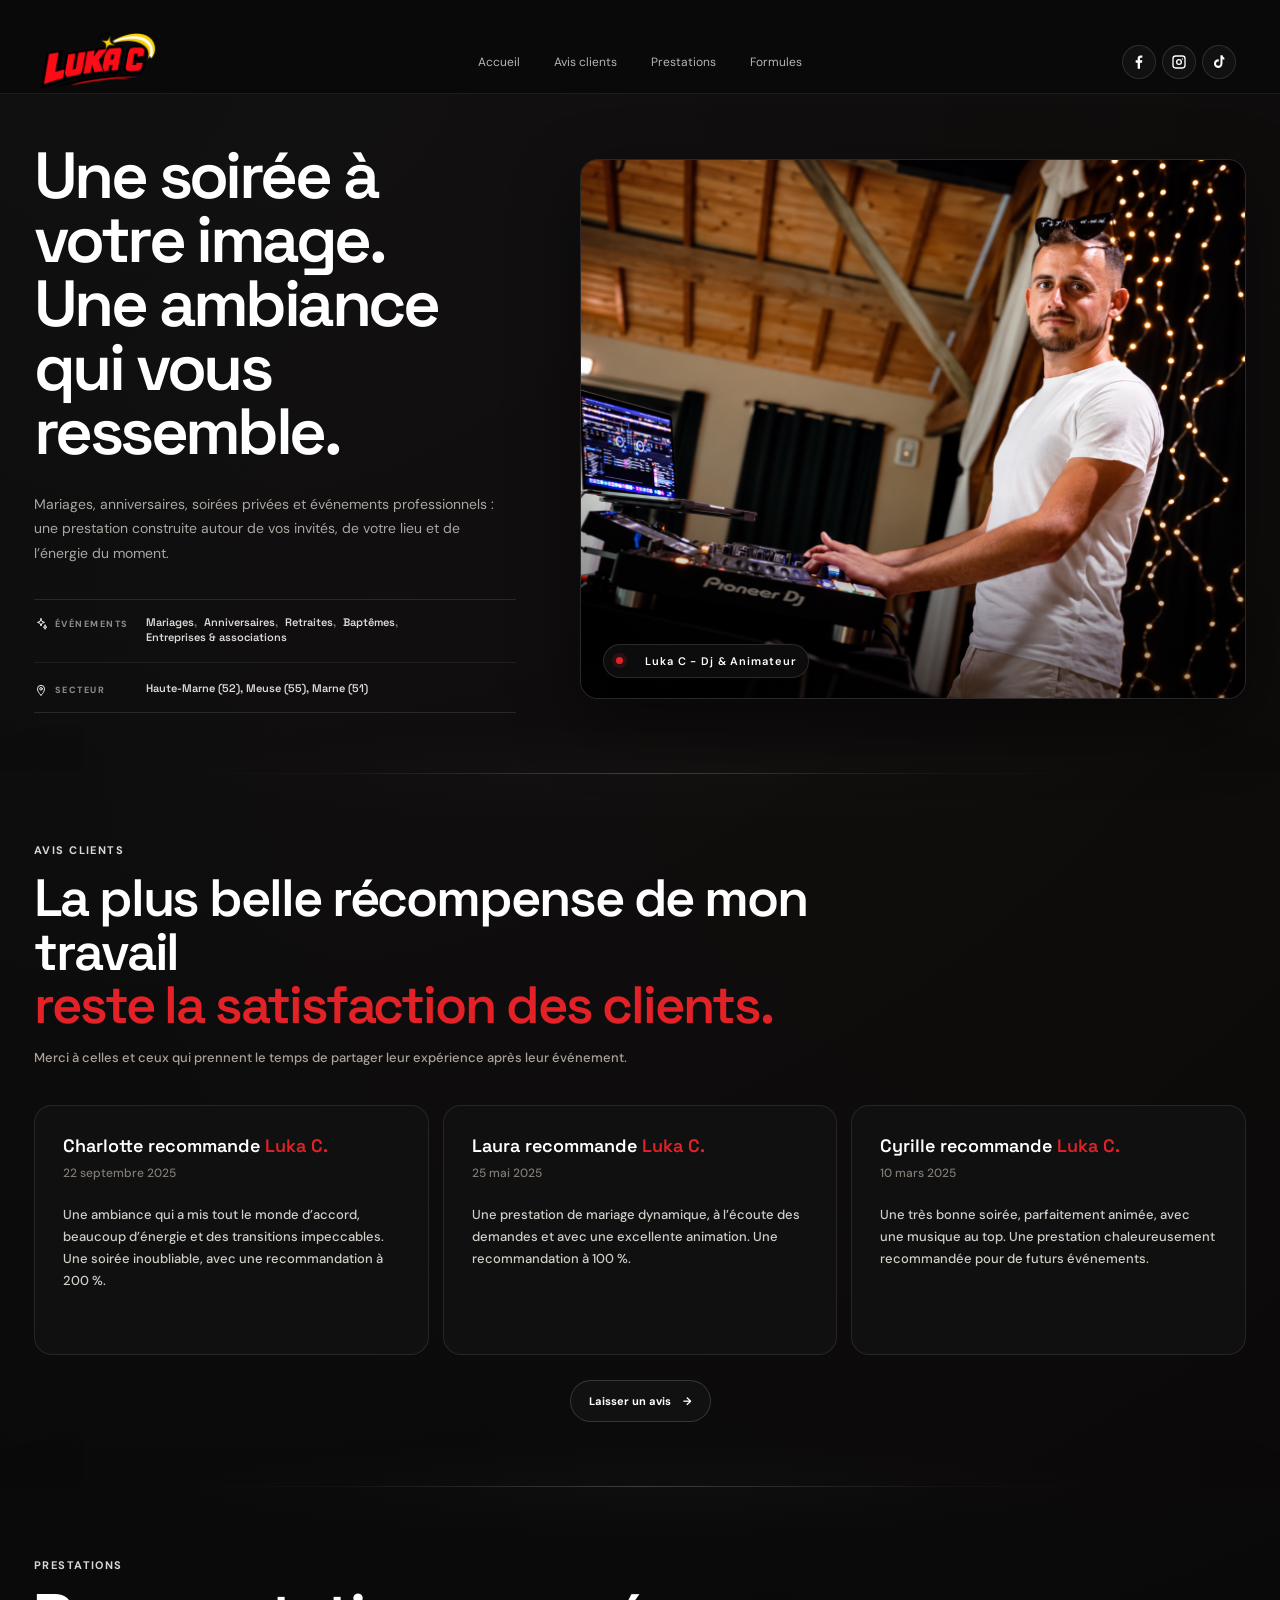
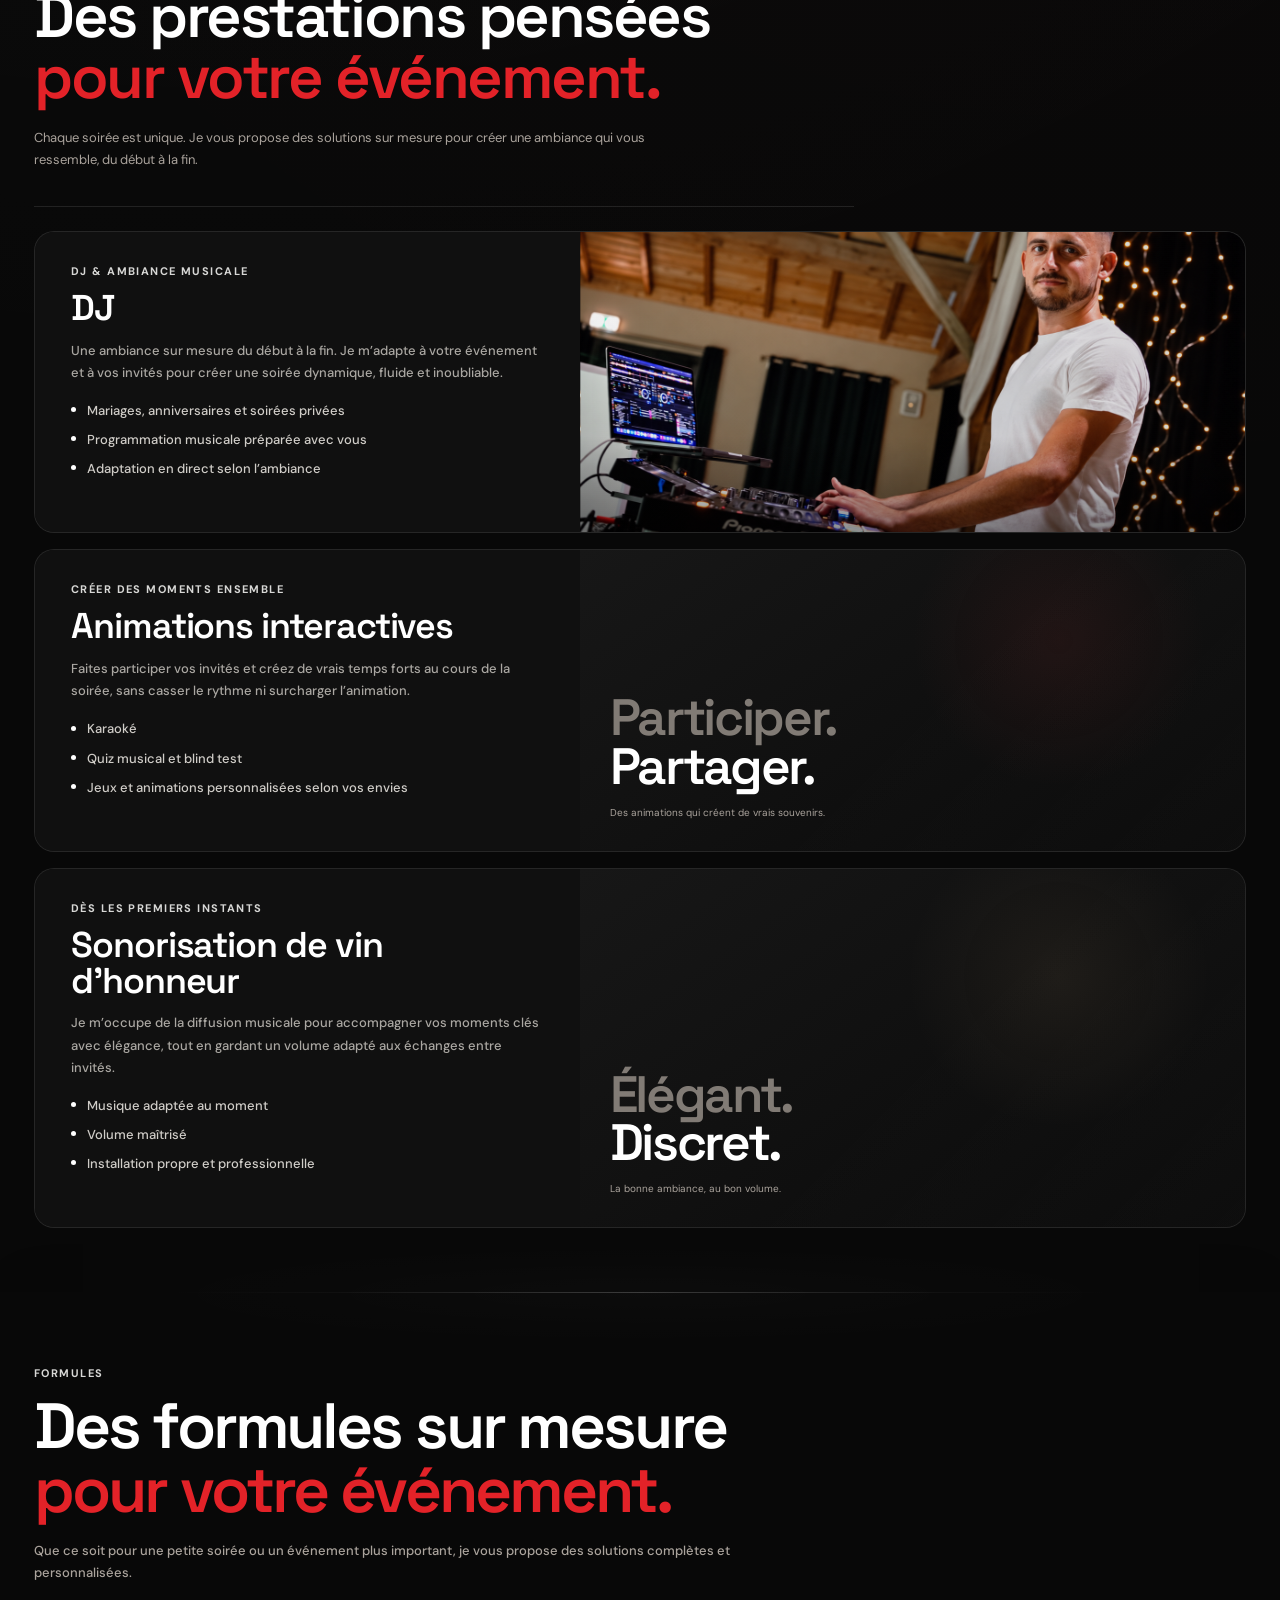
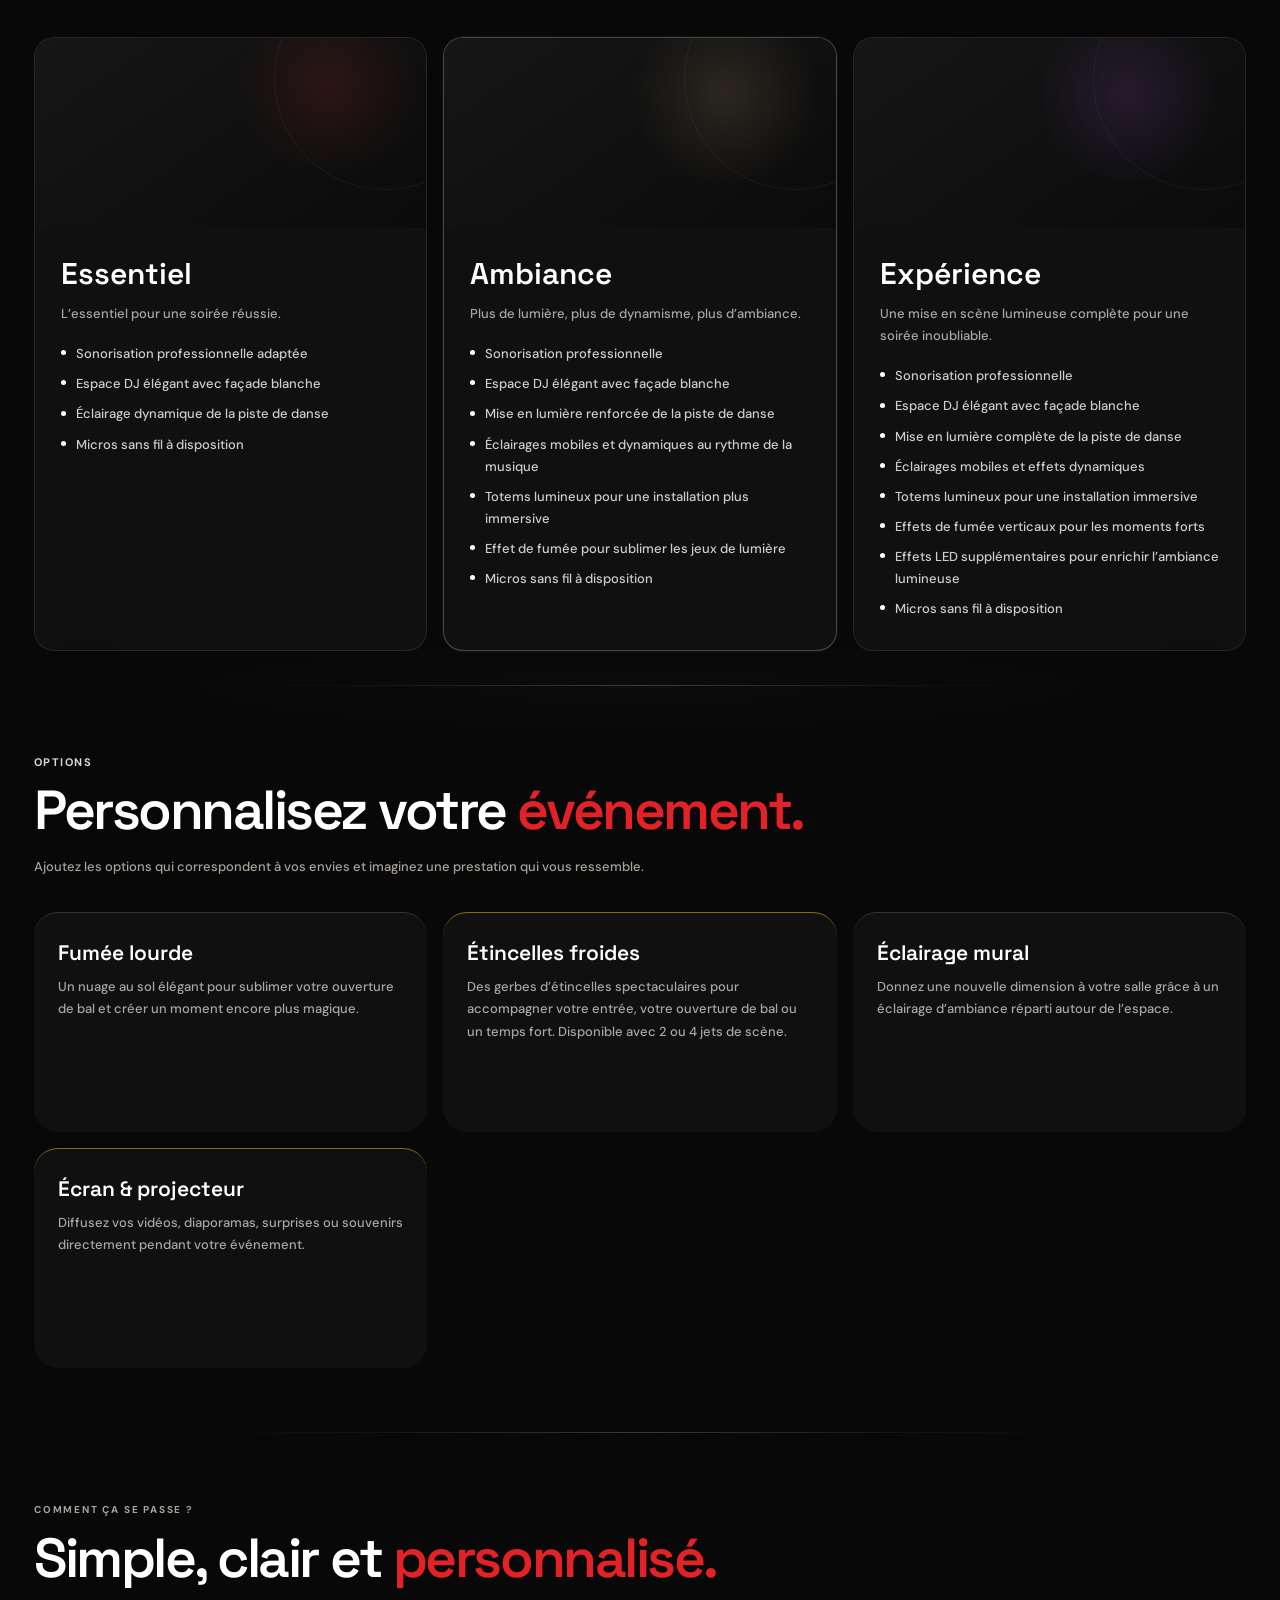
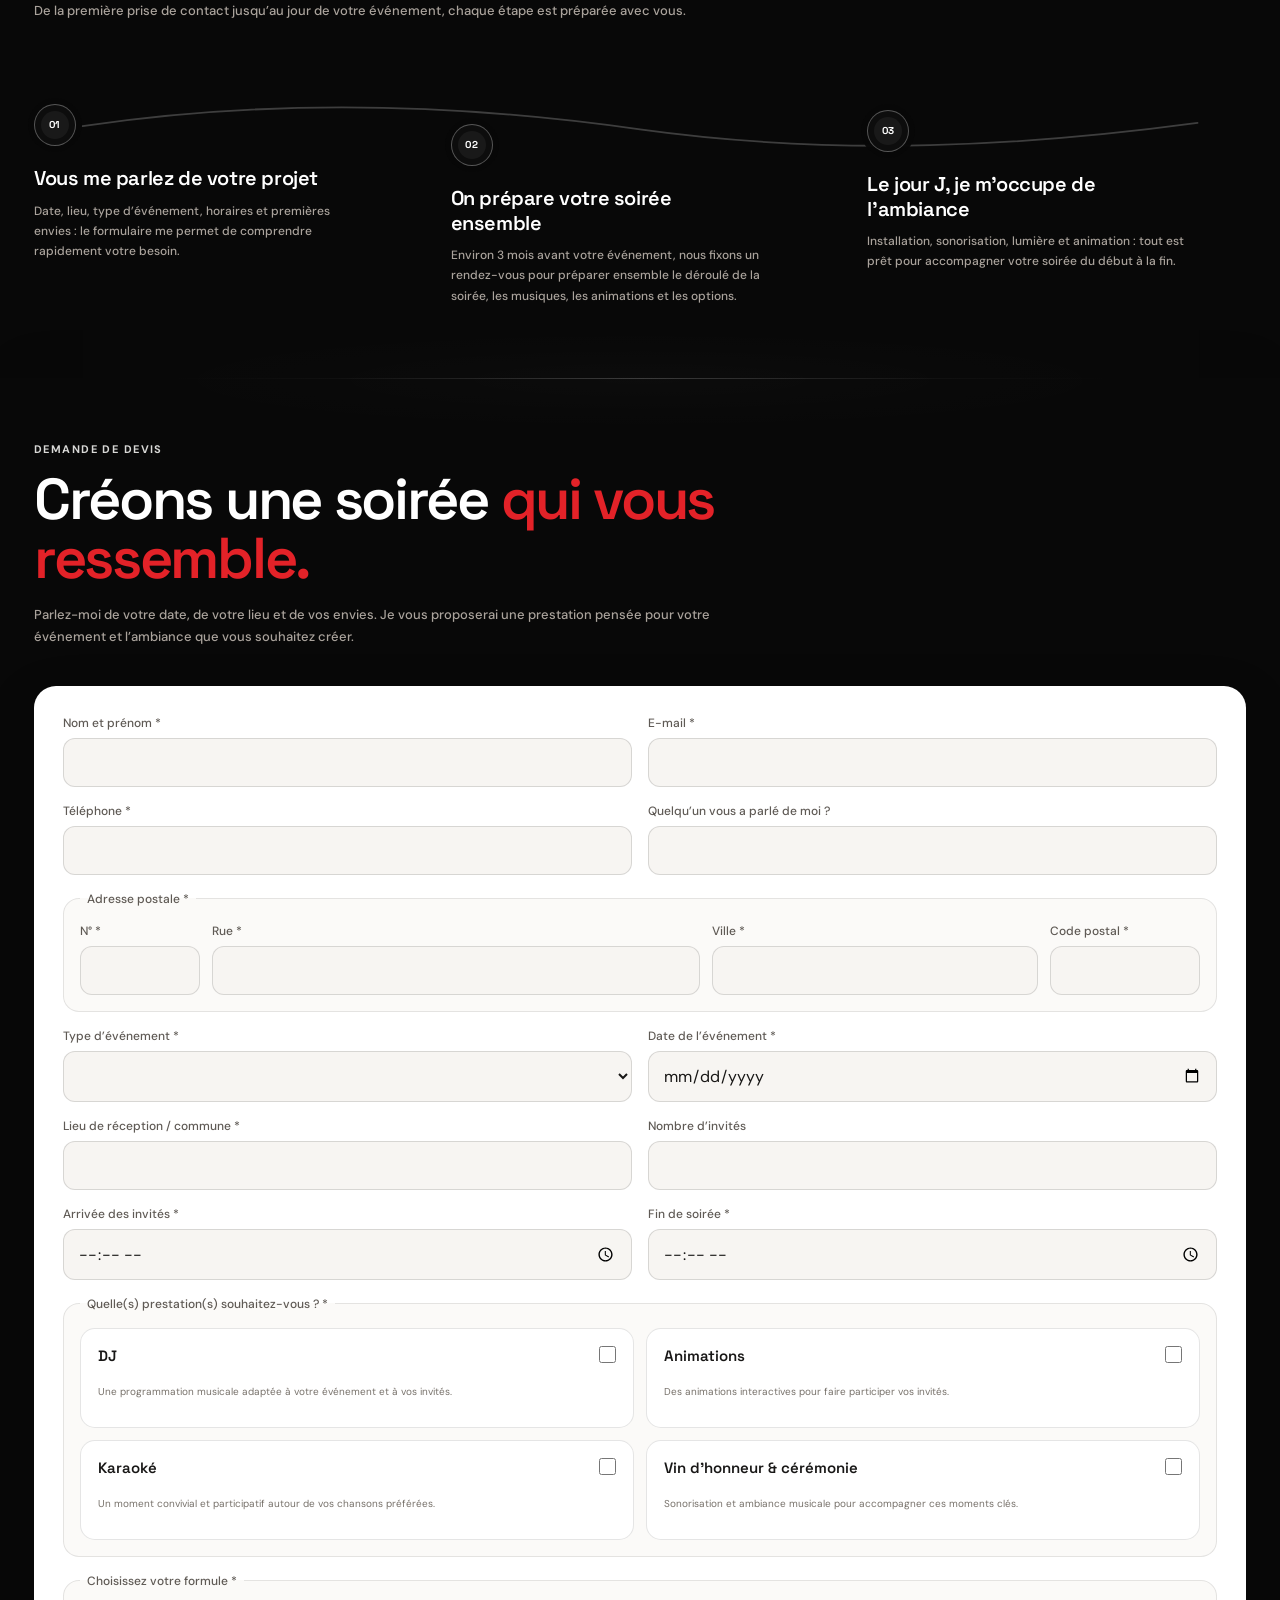
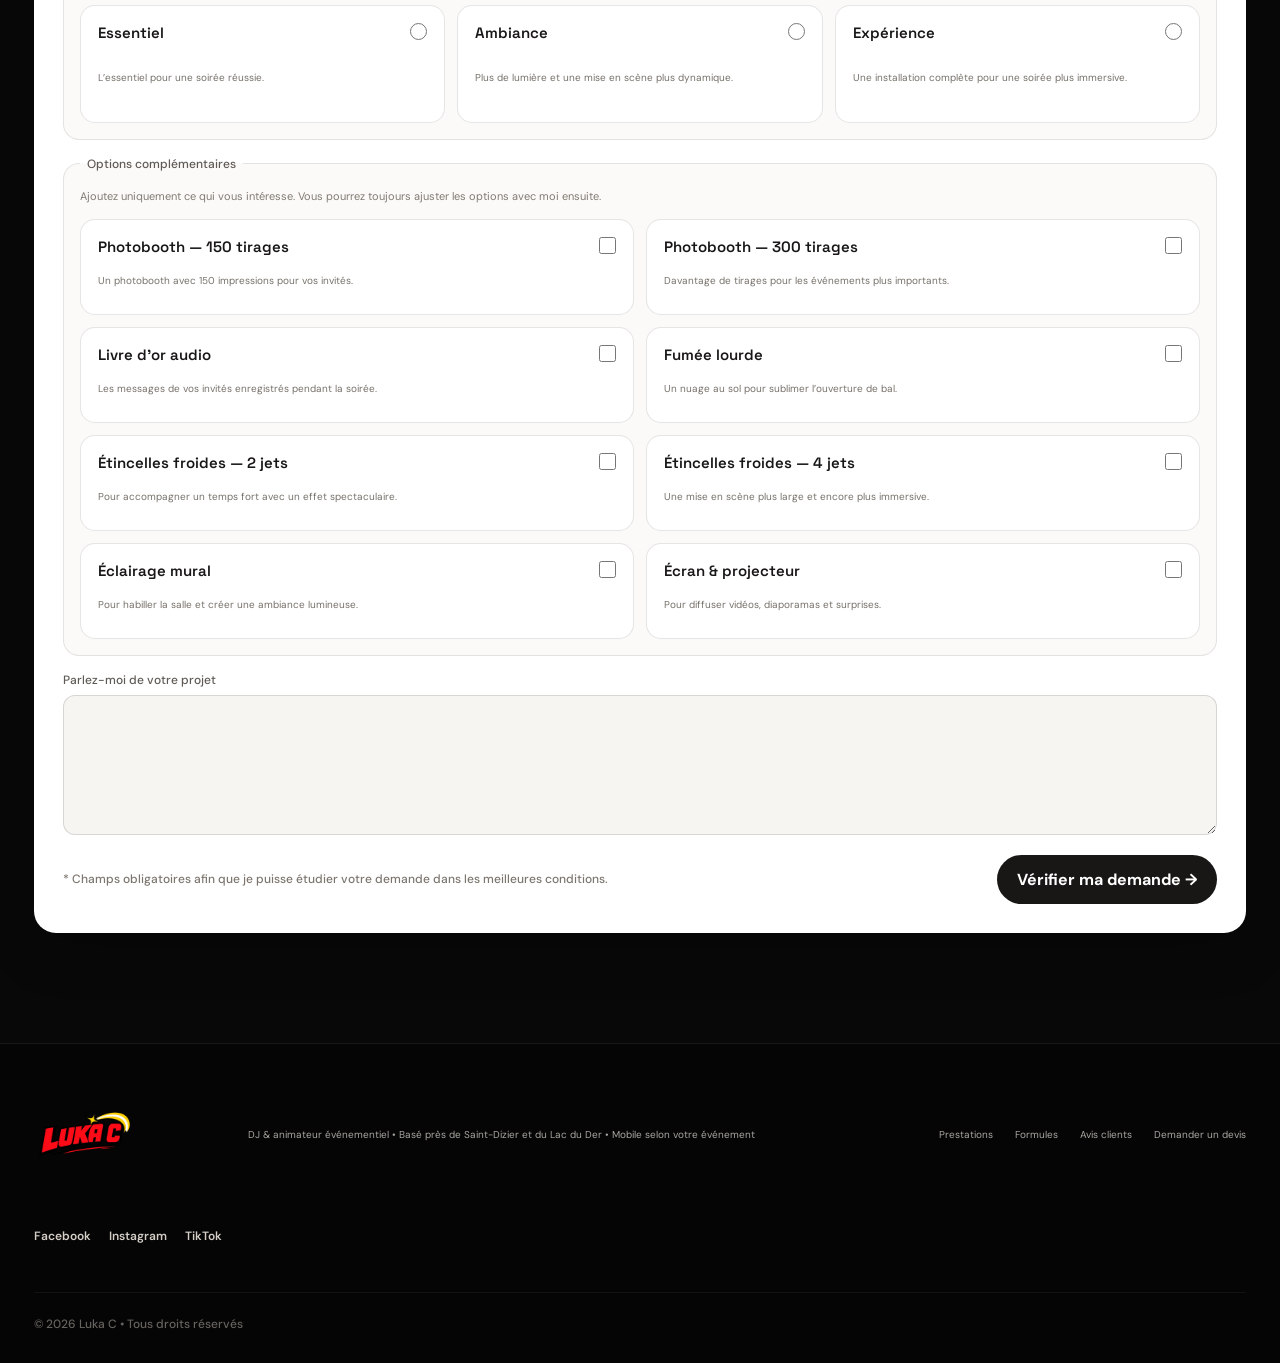
==== commit e2b8ad07: "Force le chargement des corrections visuelles" ====
--- a/index.html
+++ b/index.html
@@ -60,7 +60,7 @@
   <link rel="stylesheet" href="assets/css/prestations.css?v=20260910-1">
   <link rel="stylesheet" href="assets/css/formules.css?v=20260910-1">
   <link rel="stylesheet" href="assets/css/site-light.css?v=20260928-1">
-  <link rel="stylesheet" href="assets/css/site-polish.css?v=20261109-3">
+  <link rel="stylesheet" href="assets/css/site-polish.css?v=20261109-4">
 </head>
 <body>
   <header class="site-header" id="top">
@@ -271,7 +271,7 @@
   <script src="assets/js/main.js?v=20261008-1"></script>
   <script src="assets/js/cms.js?v=20260922-4"></script>
   <script src="assets/js/quote-selection-guard.js?v=20260922-3"></script>
-  <script src="assets/js/partners.js?v=20261002-2"></script>
+  <script src="assets/js/partners.js?v=20261109-1"></script>
   <script src="assets/js/polish.js?v=20260928-1"></script>
 </body>
 </html>
--- a/assets/css/site-polish.css
+++ b/assets/css/site-polish.css
@@ -2308,3 +2308,27 @@
   color:#0a0a0a!important;
   border-color:#f1c51b!important;
 }
+
+
+/* =========================================================
+   Corrections finales des titres : blanc puis rouge
+   ========================================================= */
+.section--reviews h2{color:#fff!important}
+.section--reviews h2 em{color:#e32228!important}
+
+.prestations-hero h1{color:#fff!important}
+.prestations-hero h1 span:first-child{color:#fff!important}
+.prestations-hero h1 span:last-child{color:#e32228!important}
+
+.formules-hero h1{color:#fff!important}
+.formules-hero h1 span:first-child{color:#fff!important}
+.formules-hero h1 span:last-child{color:#e32228!important}
+
+.section-title h2{color:#fff!important}
+.section-title h2 span{color:#e32228!important}
+
+.home-visible__head h2{color:#fff!important}
+.home-visible__head h2 em{color:#e32228!important}
+
+.home-quote__head h2{color:#fff!important}
+.home-quote__head h2 em{color:#e32228!important}
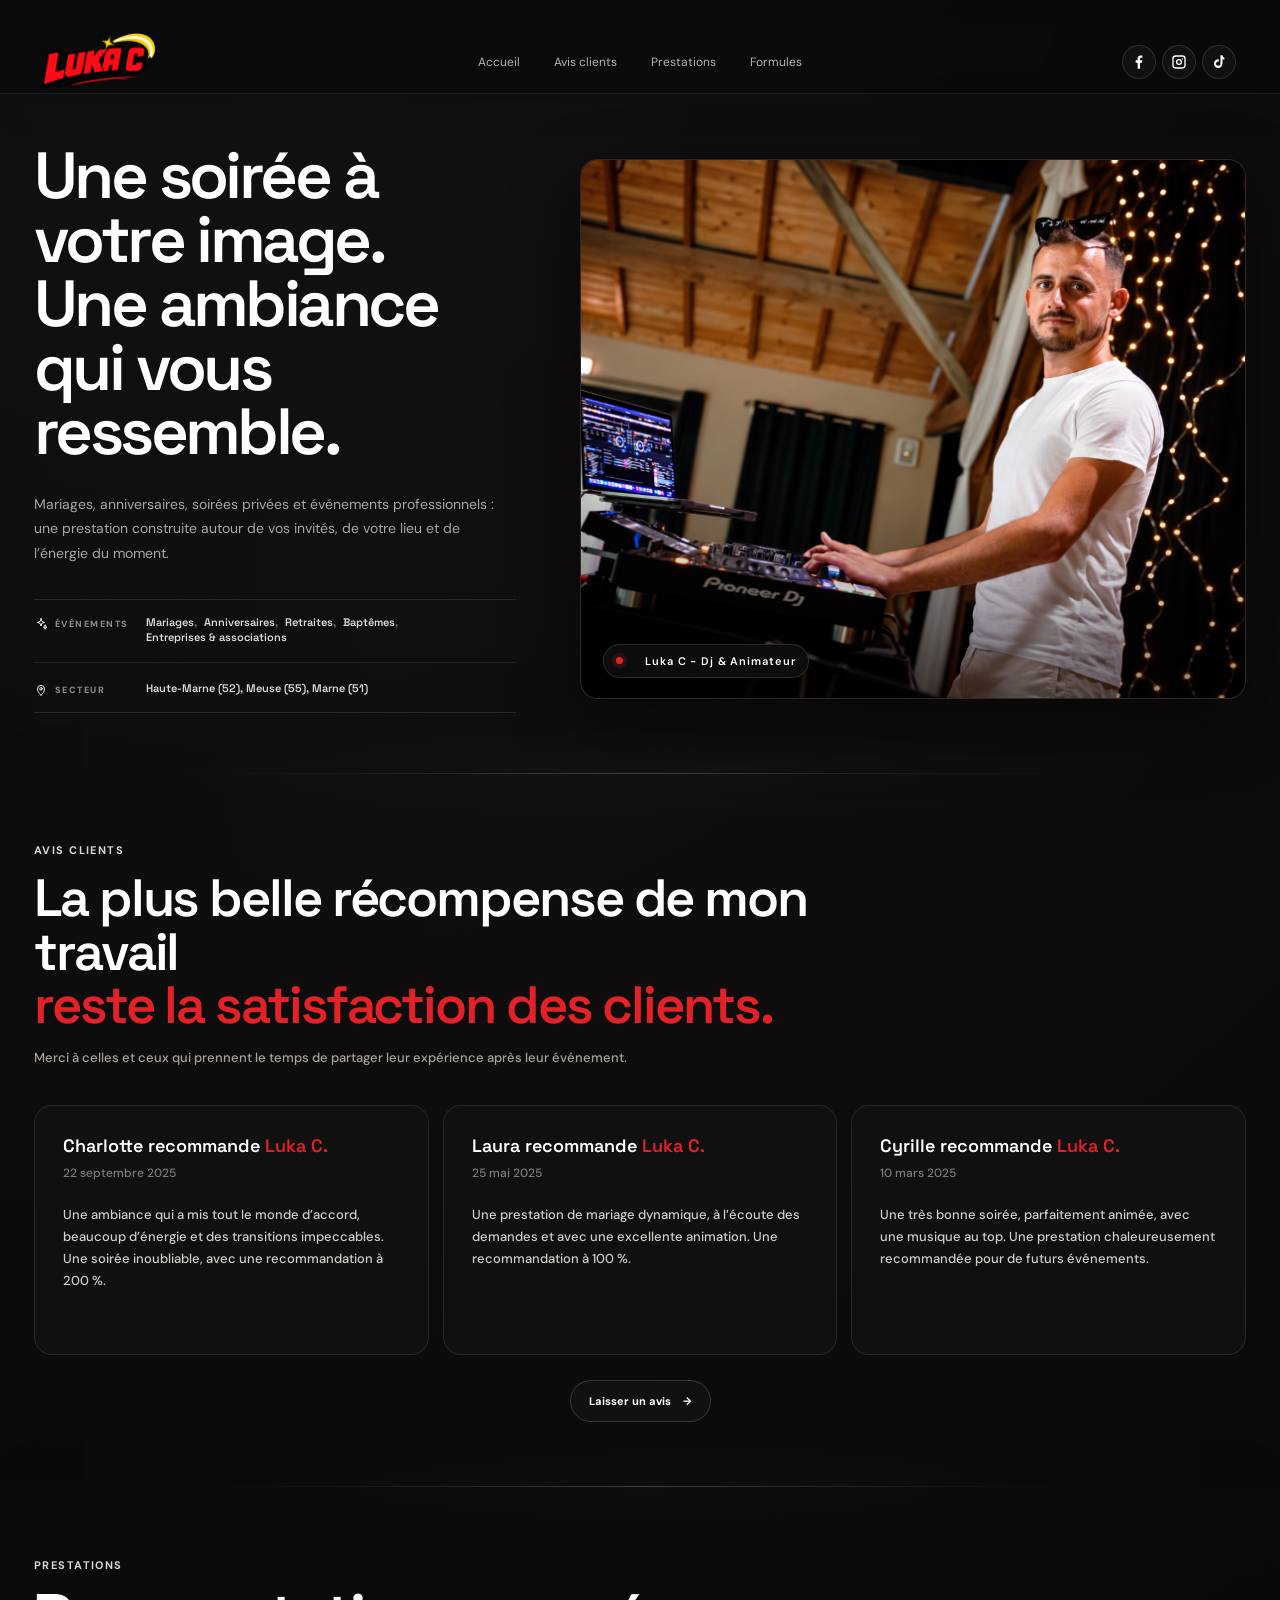
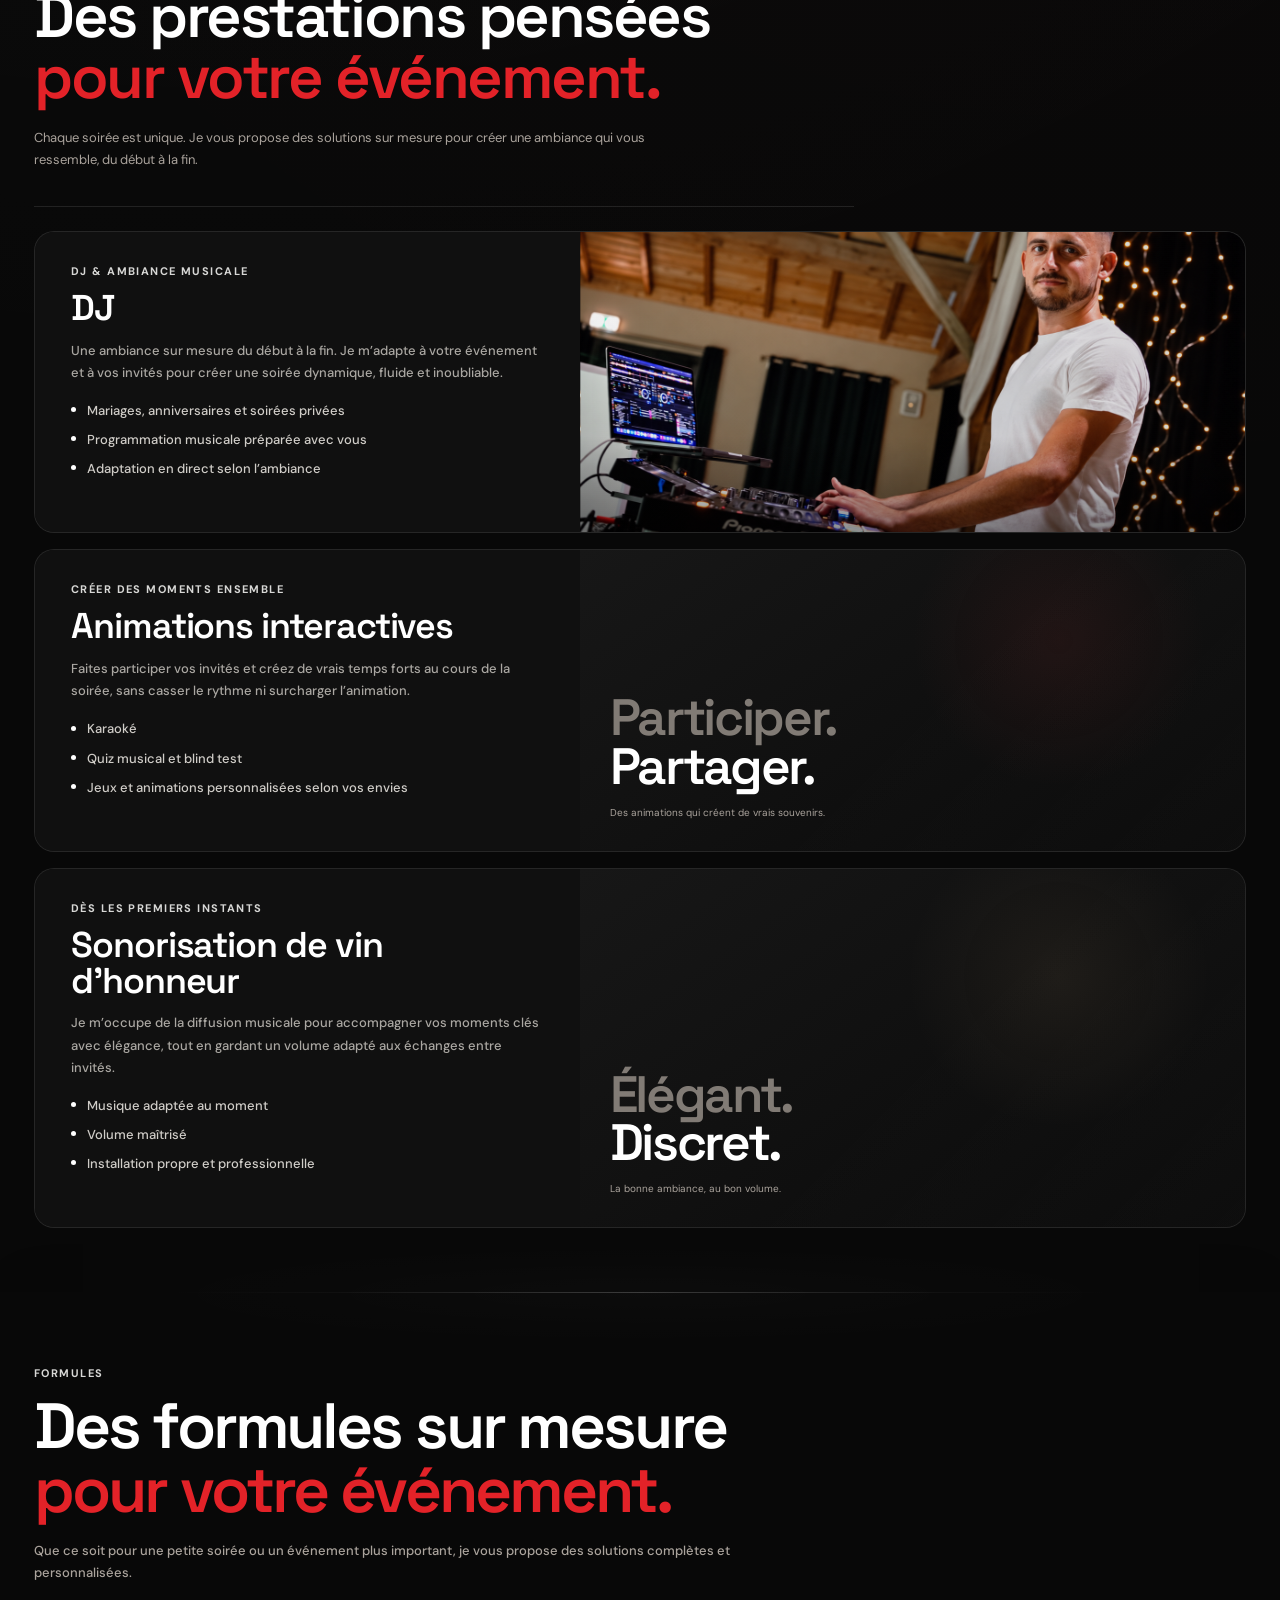
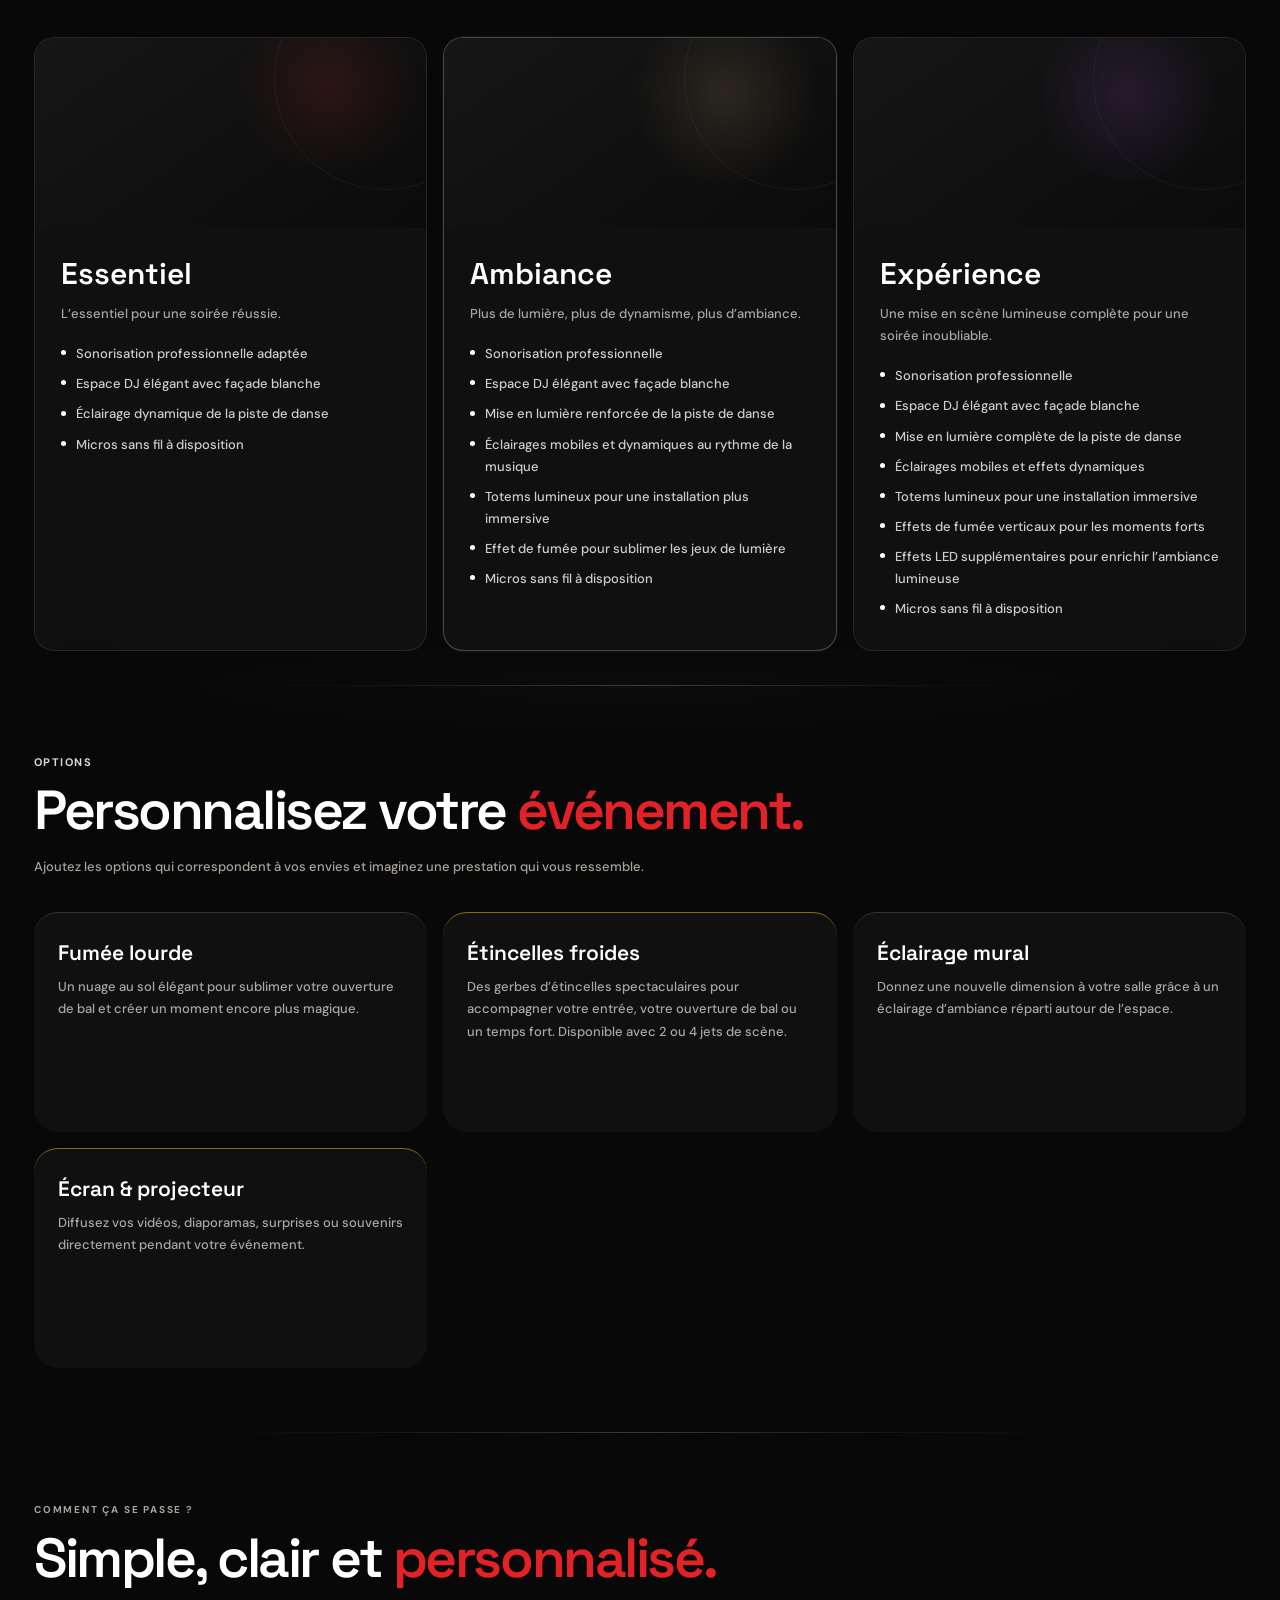
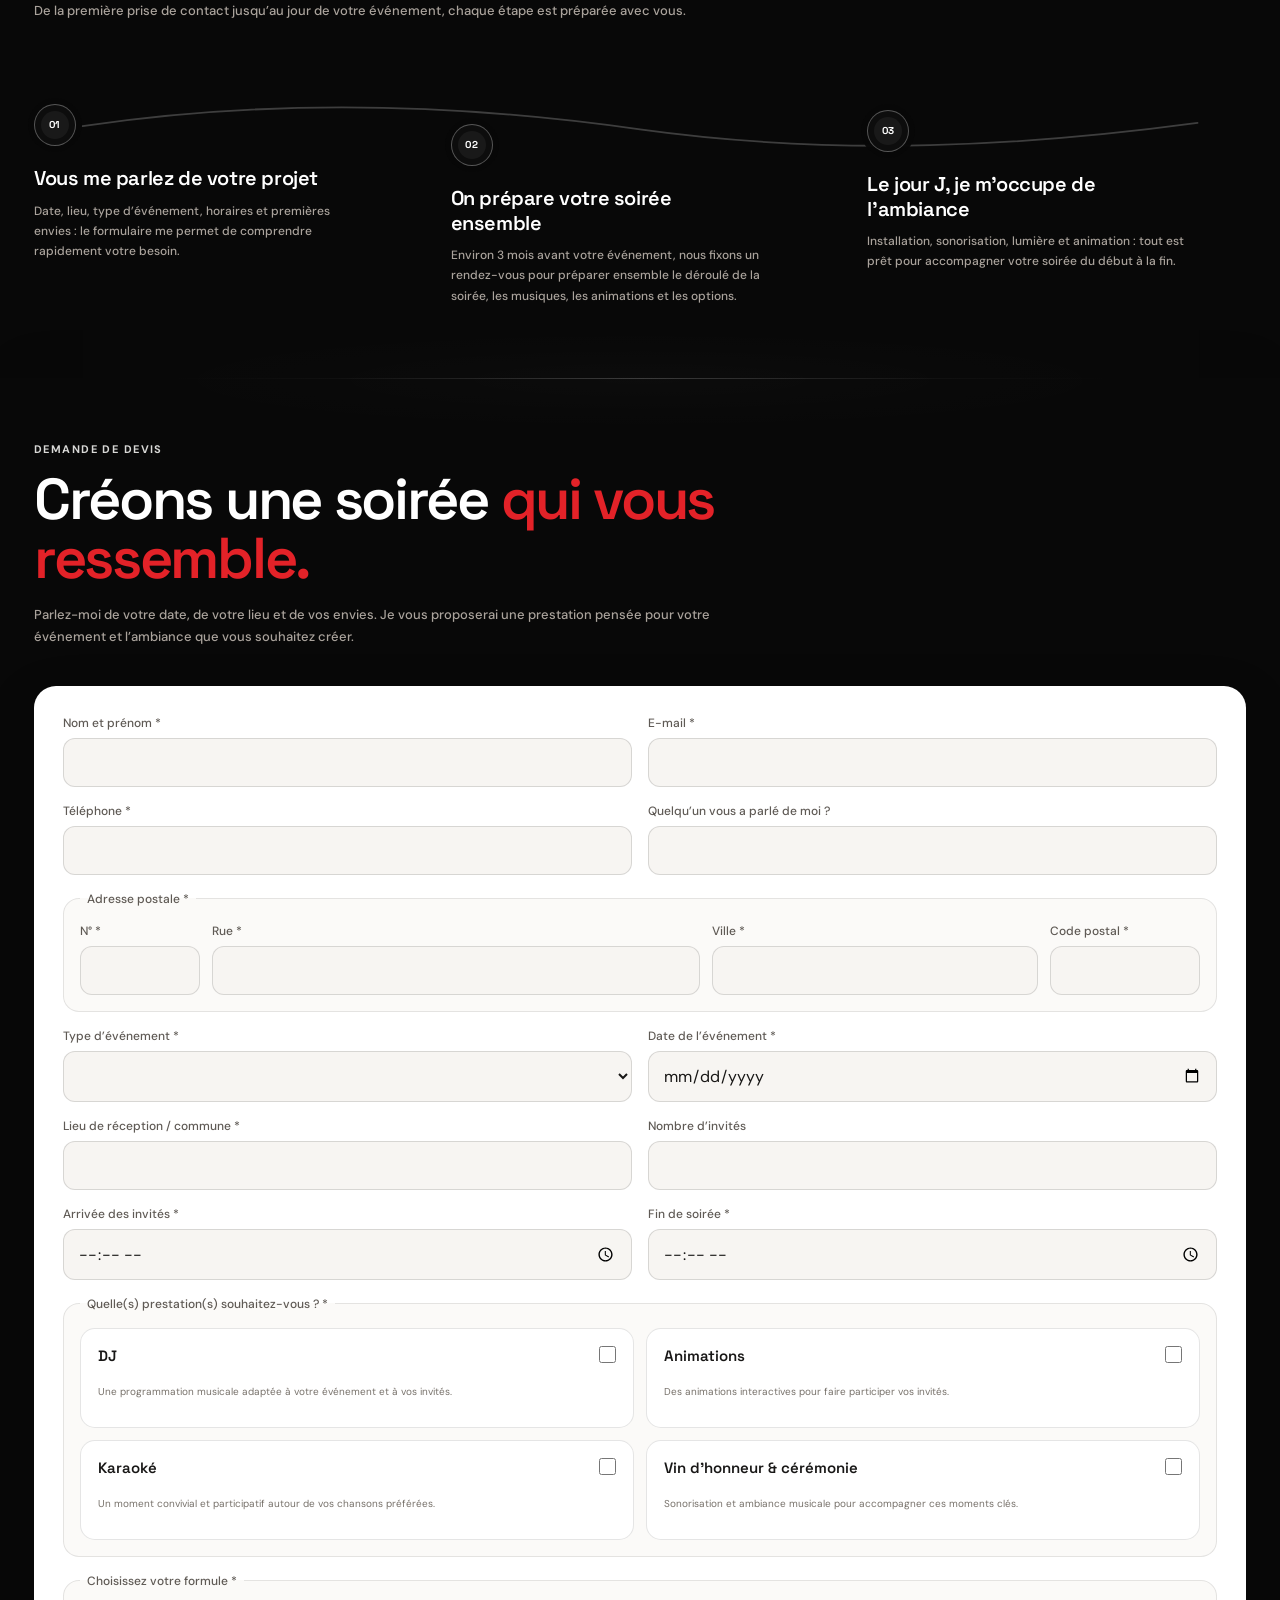
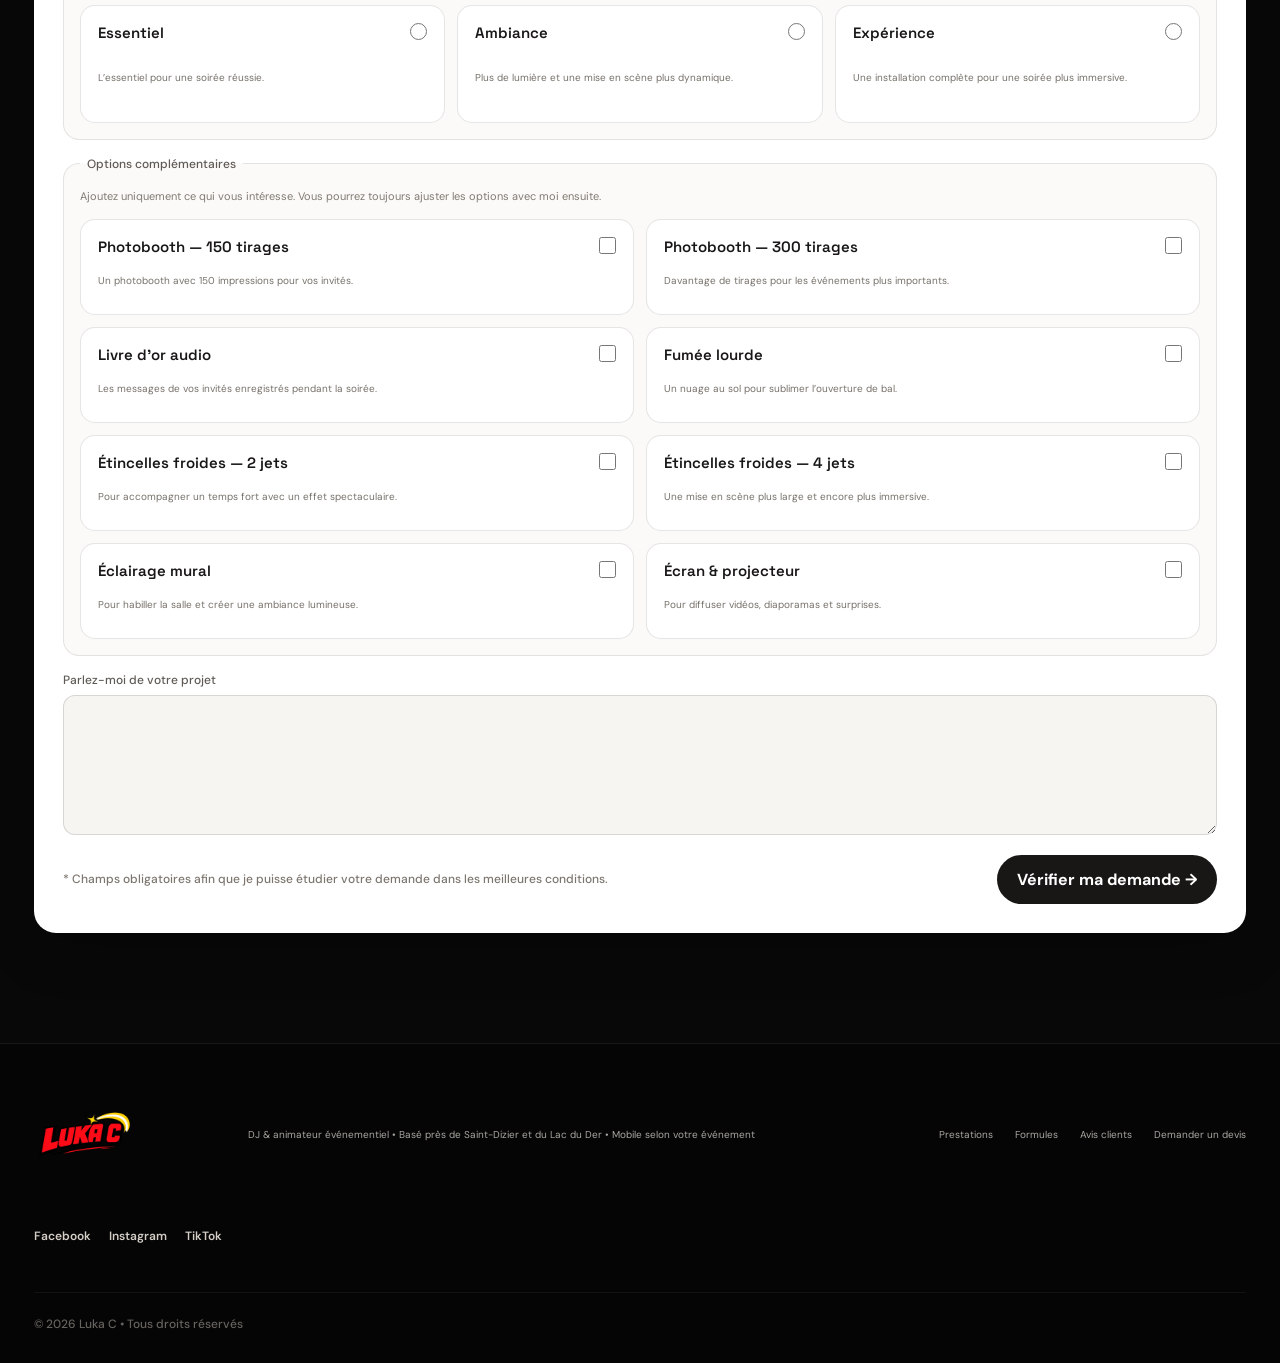
==== commit d137b2d8: "Force le chargement du header fondu" ====
--- a/index.html
+++ b/index.html
@@ -60,7 +60,7 @@
   <link rel="stylesheet" href="assets/css/prestations.css?v=20260910-1">
   <link rel="stylesheet" href="assets/css/formules.css?v=20260910-1">
   <link rel="stylesheet" href="assets/css/site-light.css?v=20260928-1">
-  <link rel="stylesheet" href="assets/css/site-polish.css?v=20261109-4">
+  <link rel="stylesheet" href="assets/css/site-polish.css?v=20261110-1">
 </head>
 <body>
   <header class="site-header" id="top">
--- a/assets/css/site-polish.css
+++ b/assets/css/site-polish.css
@@ -2332,3 +2332,21 @@
 
 .home-quote__head h2{color:#fff!important}
 .home-quote__head h2 em{color:#e32228!important}
+
+
+/* =========================================================
+   Header fondu dans le fond
+   ========================================================= */
+.site-header{
+  background:rgba(10,10,10,.78)!important;
+  border-bottom:1px solid rgba(255,255,255,.07)!important;
+  box-shadow:0 12px 36px rgba(0,0,0,.10)!important;
+  backdrop-filter:blur(10px)!important;
+  -webkit-backdrop-filter:blur(10px)!important;
+}
+
+@media(max-width:1180px){
+  .site-header{
+    background:rgba(10,10,10,.82)!important;
+  }
+}
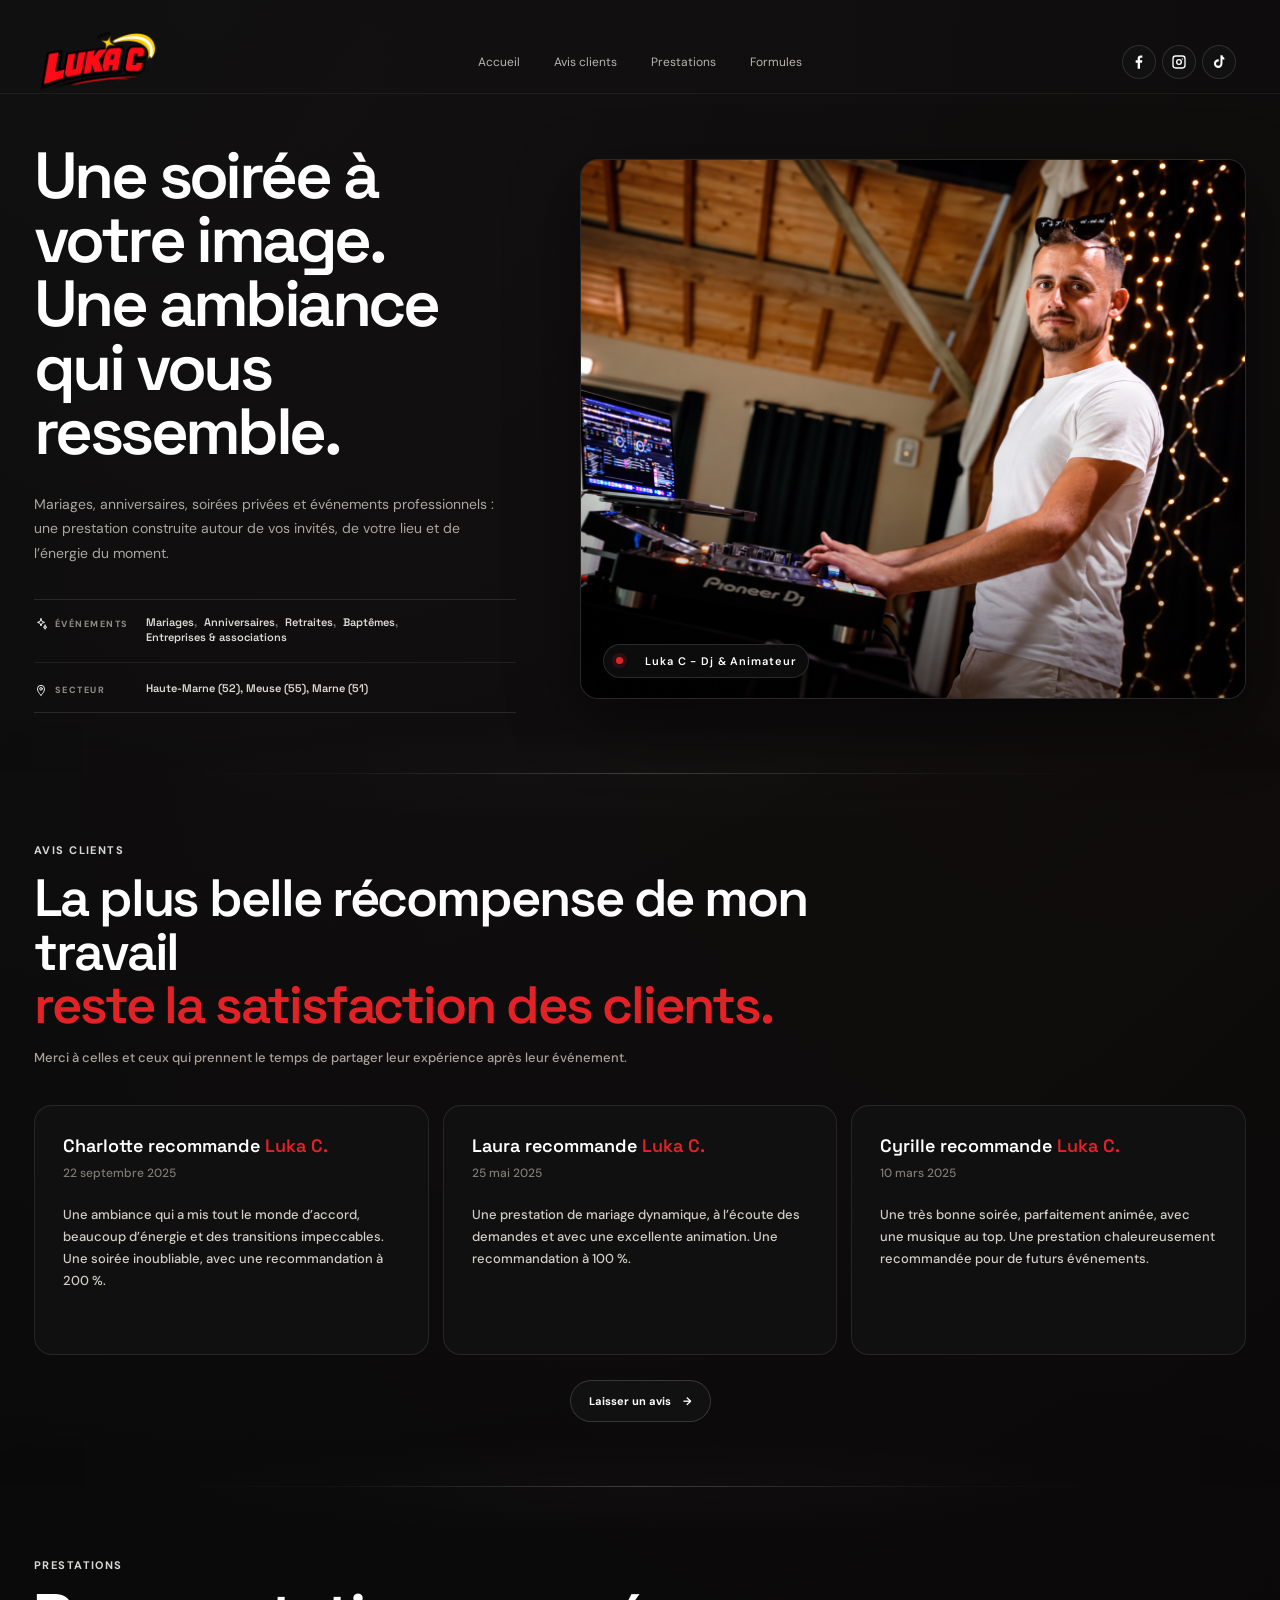
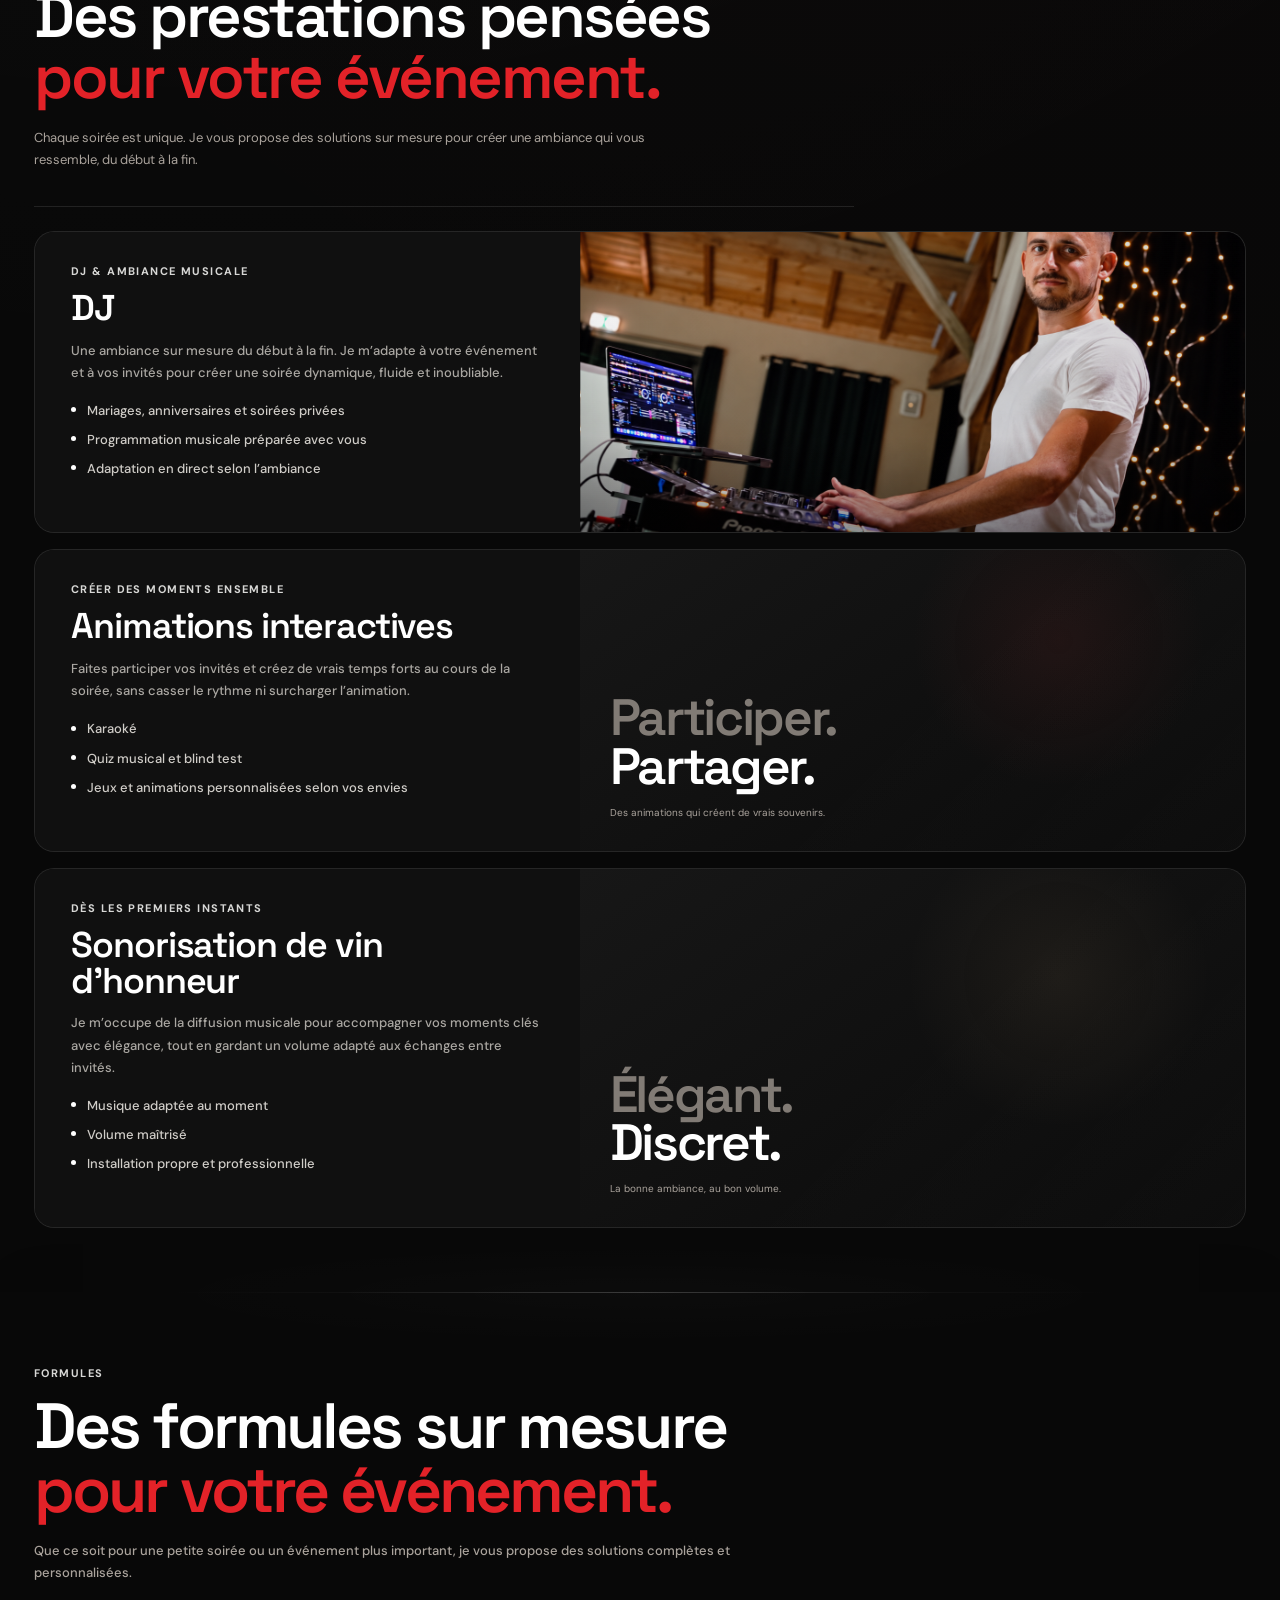
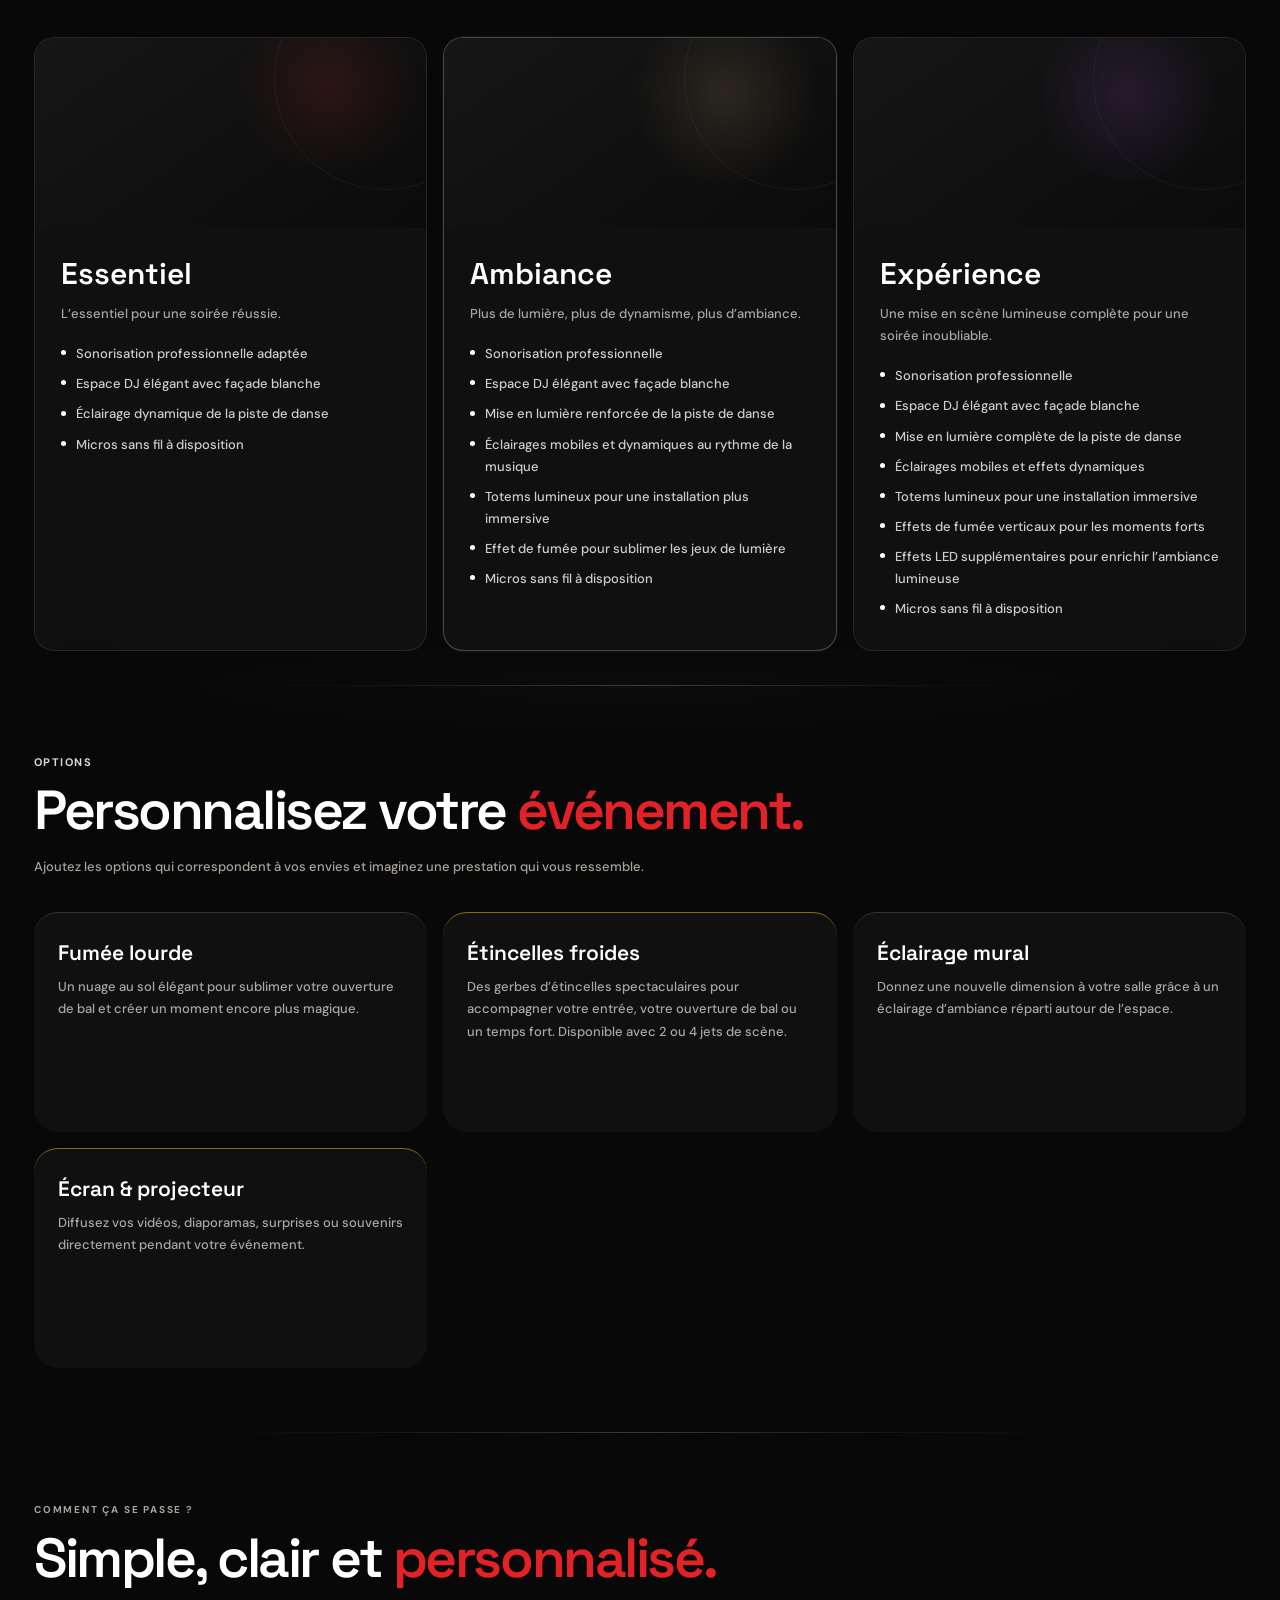
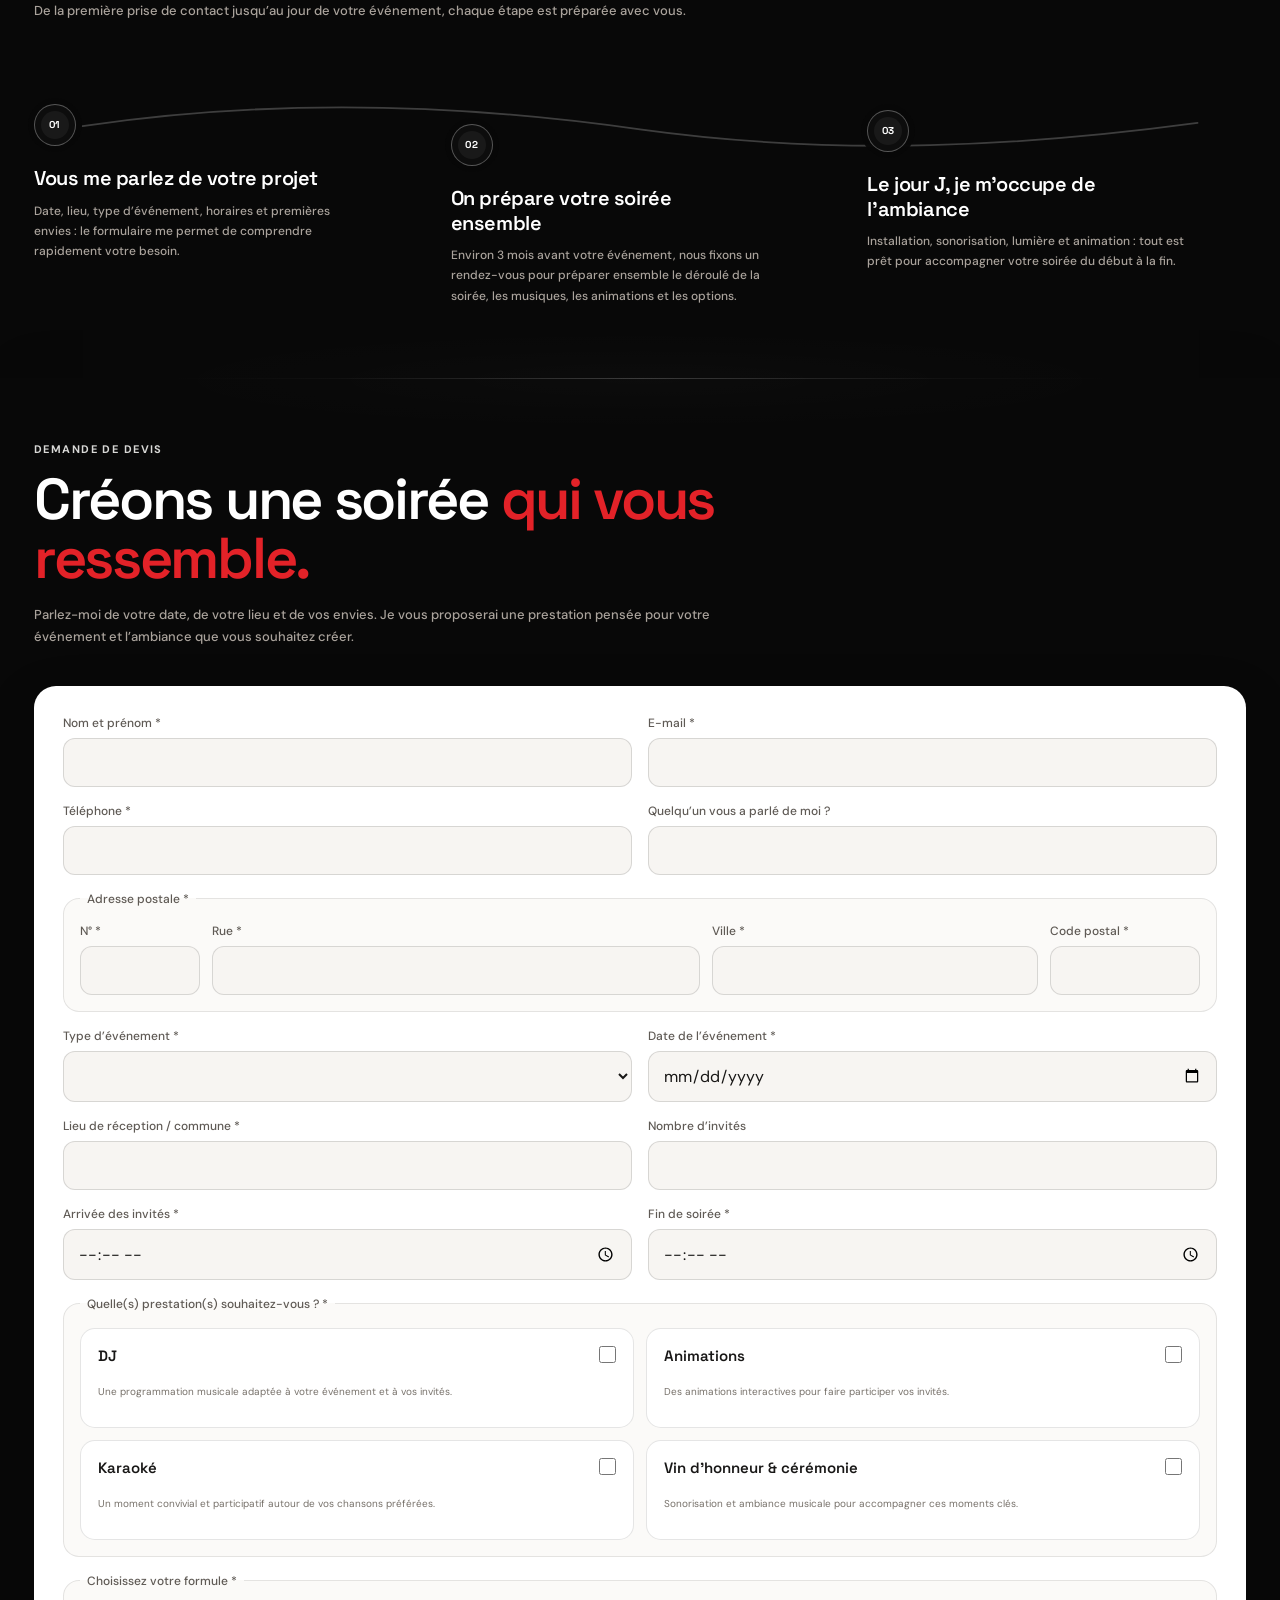
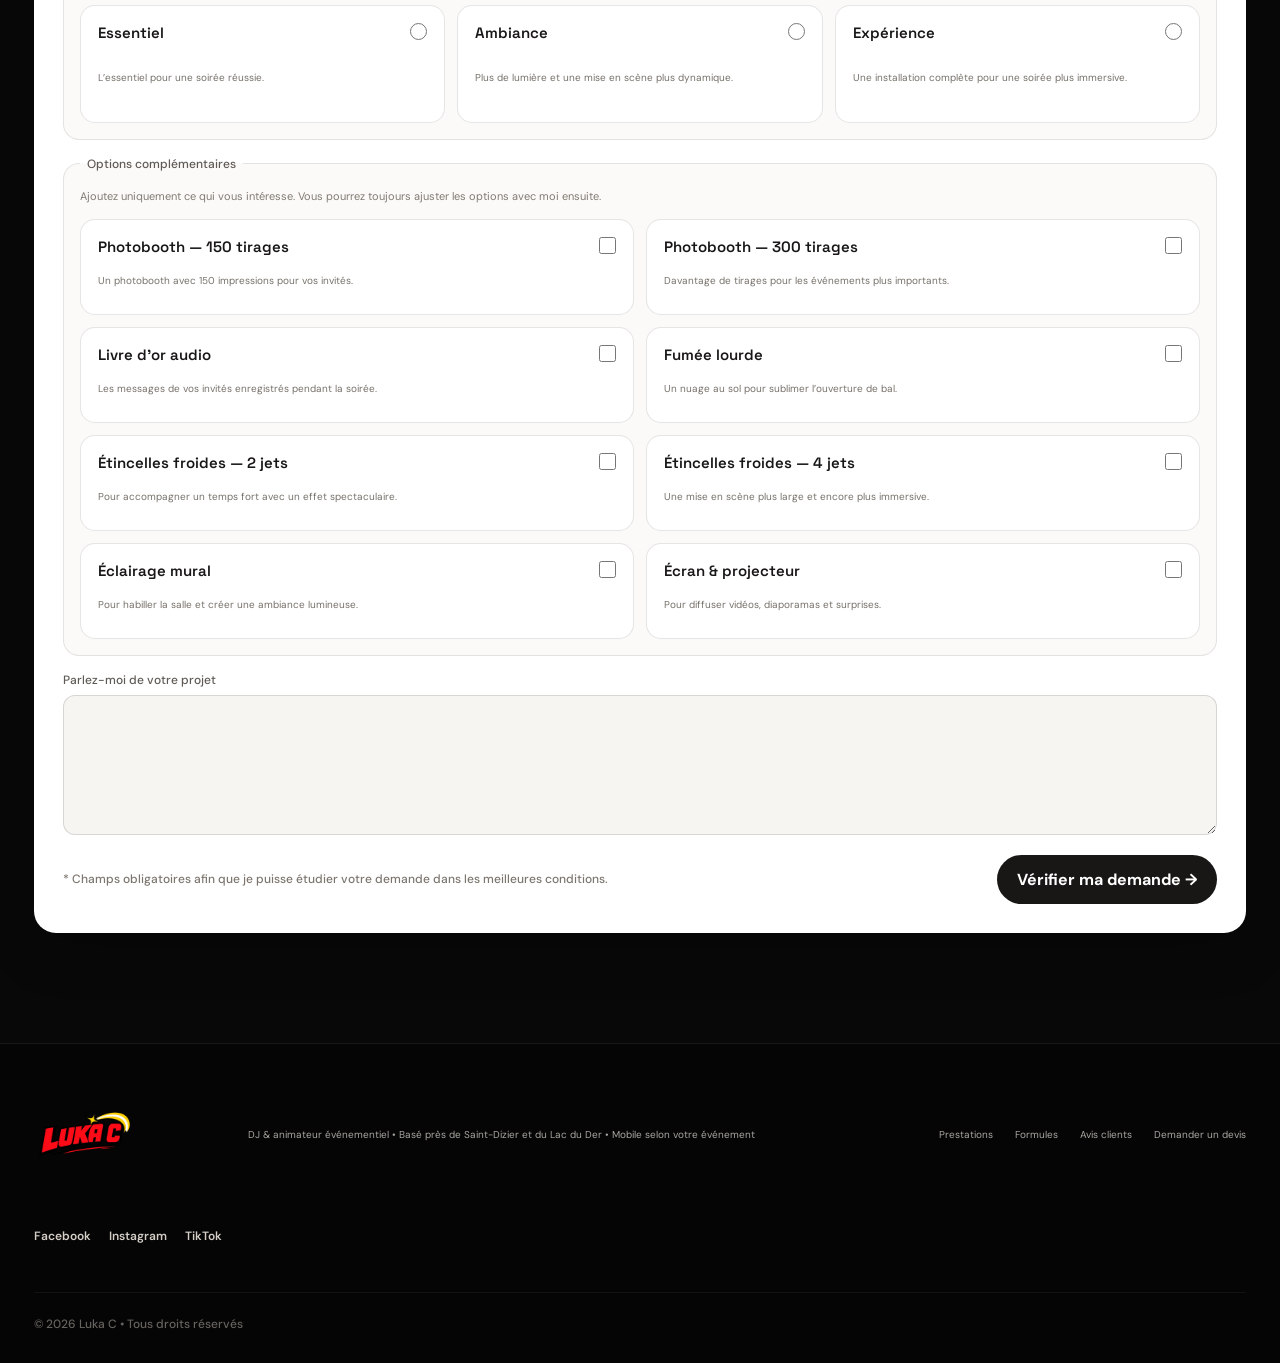
==== commit 3923e15a: "Force le chargement du header transparent" ====
--- a/index.html
+++ b/index.html
@@ -60,7 +60,7 @@
   <link rel="stylesheet" href="assets/css/prestations.css?v=20260910-1">
   <link rel="stylesheet" href="assets/css/formules.css?v=20260910-1">
   <link rel="stylesheet" href="assets/css/site-light.css?v=20260928-1">
-  <link rel="stylesheet" href="assets/css/site-polish.css?v=20261110-1">
+  <link rel="stylesheet" href="assets/css/site-polish.css?v=20261110-2">
 </head>
 <body>
   <header class="site-header" id="top">
--- a/assets/css/site-polish.css
+++ b/assets/css/site-polish.css
@@ -2350,3 +2350,21 @@
     background:rgba(10,10,10,.82)!important;
   }
 }
+
+
+/* =========================================================
+   Header totalement intégré au fond
+   ========================================================= */
+.site-header{
+  background:transparent!important;
+  box-shadow:none!important;
+  backdrop-filter:none!important;
+  -webkit-backdrop-filter:none!important;
+  border-bottom:1px solid rgba(255,255,255,.055)!important;
+}
+
+@media(max-width:1180px){
+  .site-header{
+    background:transparent!important;
+  }
+}
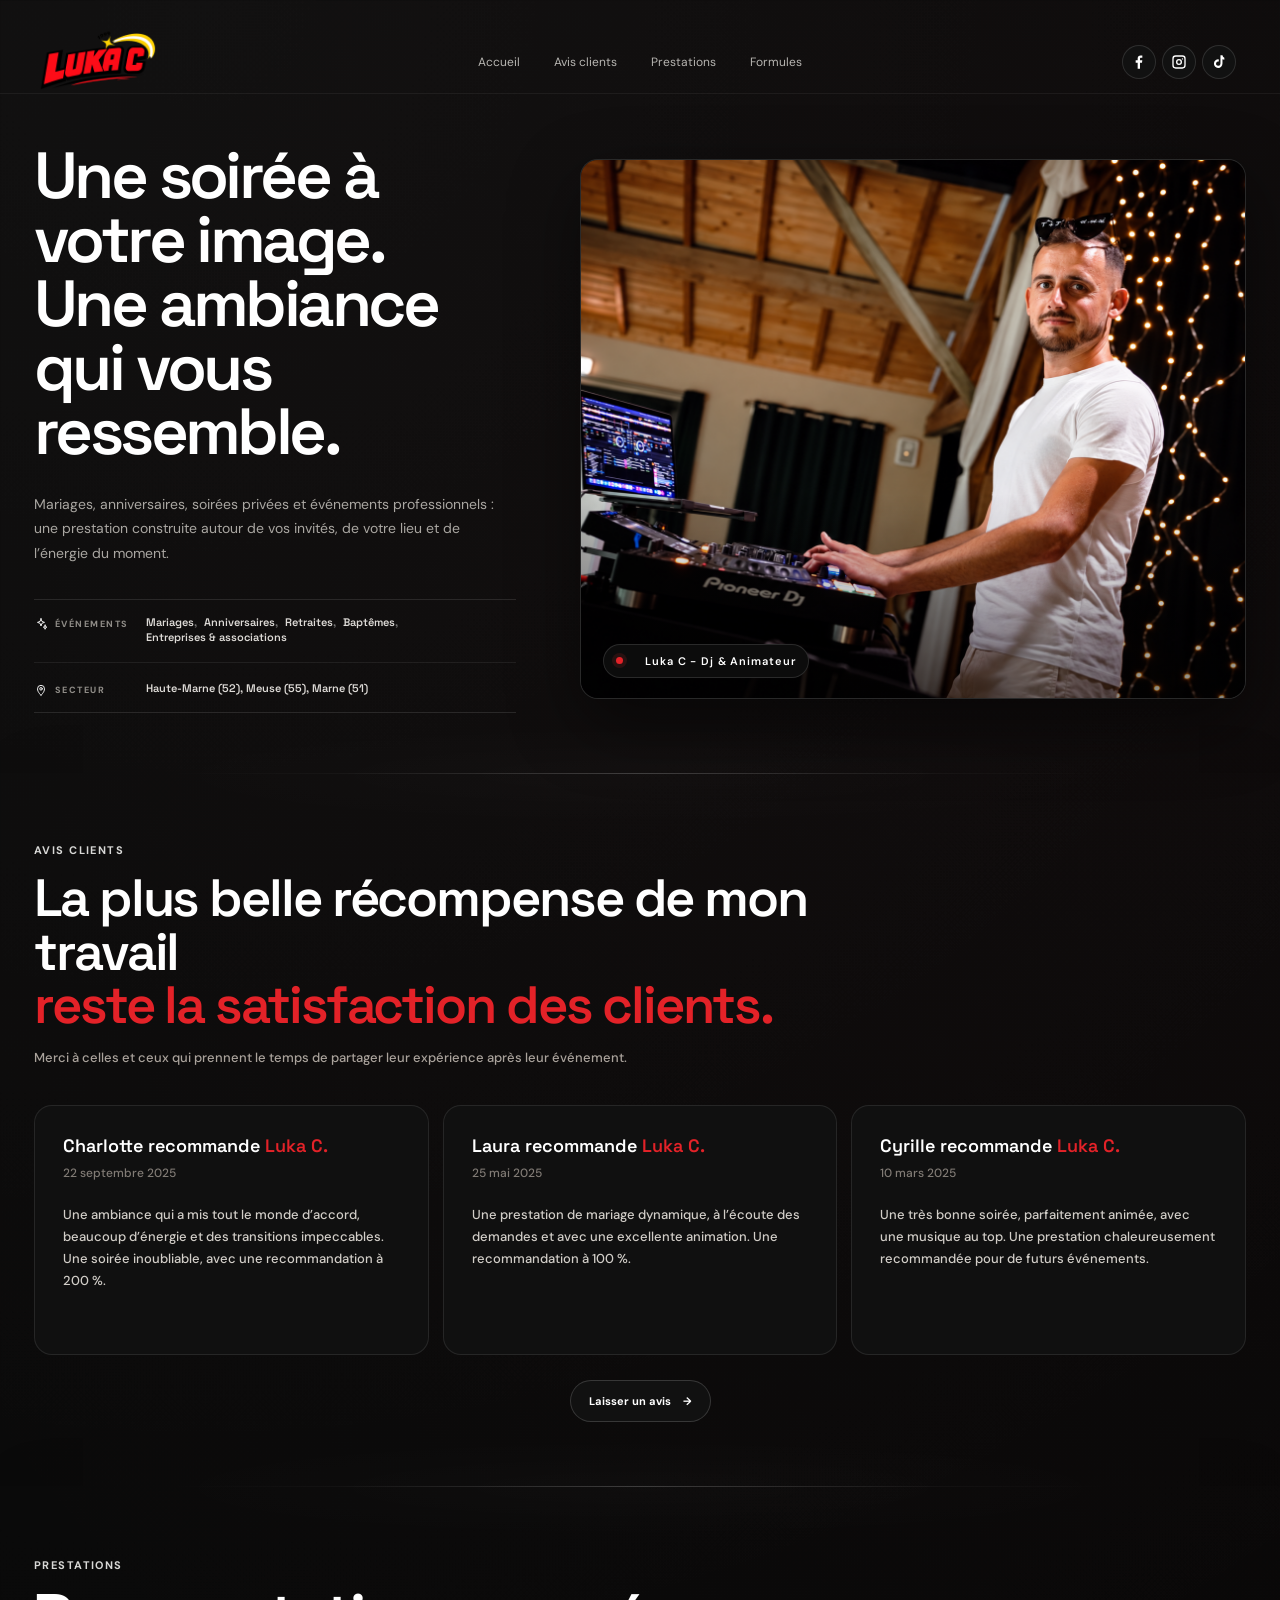
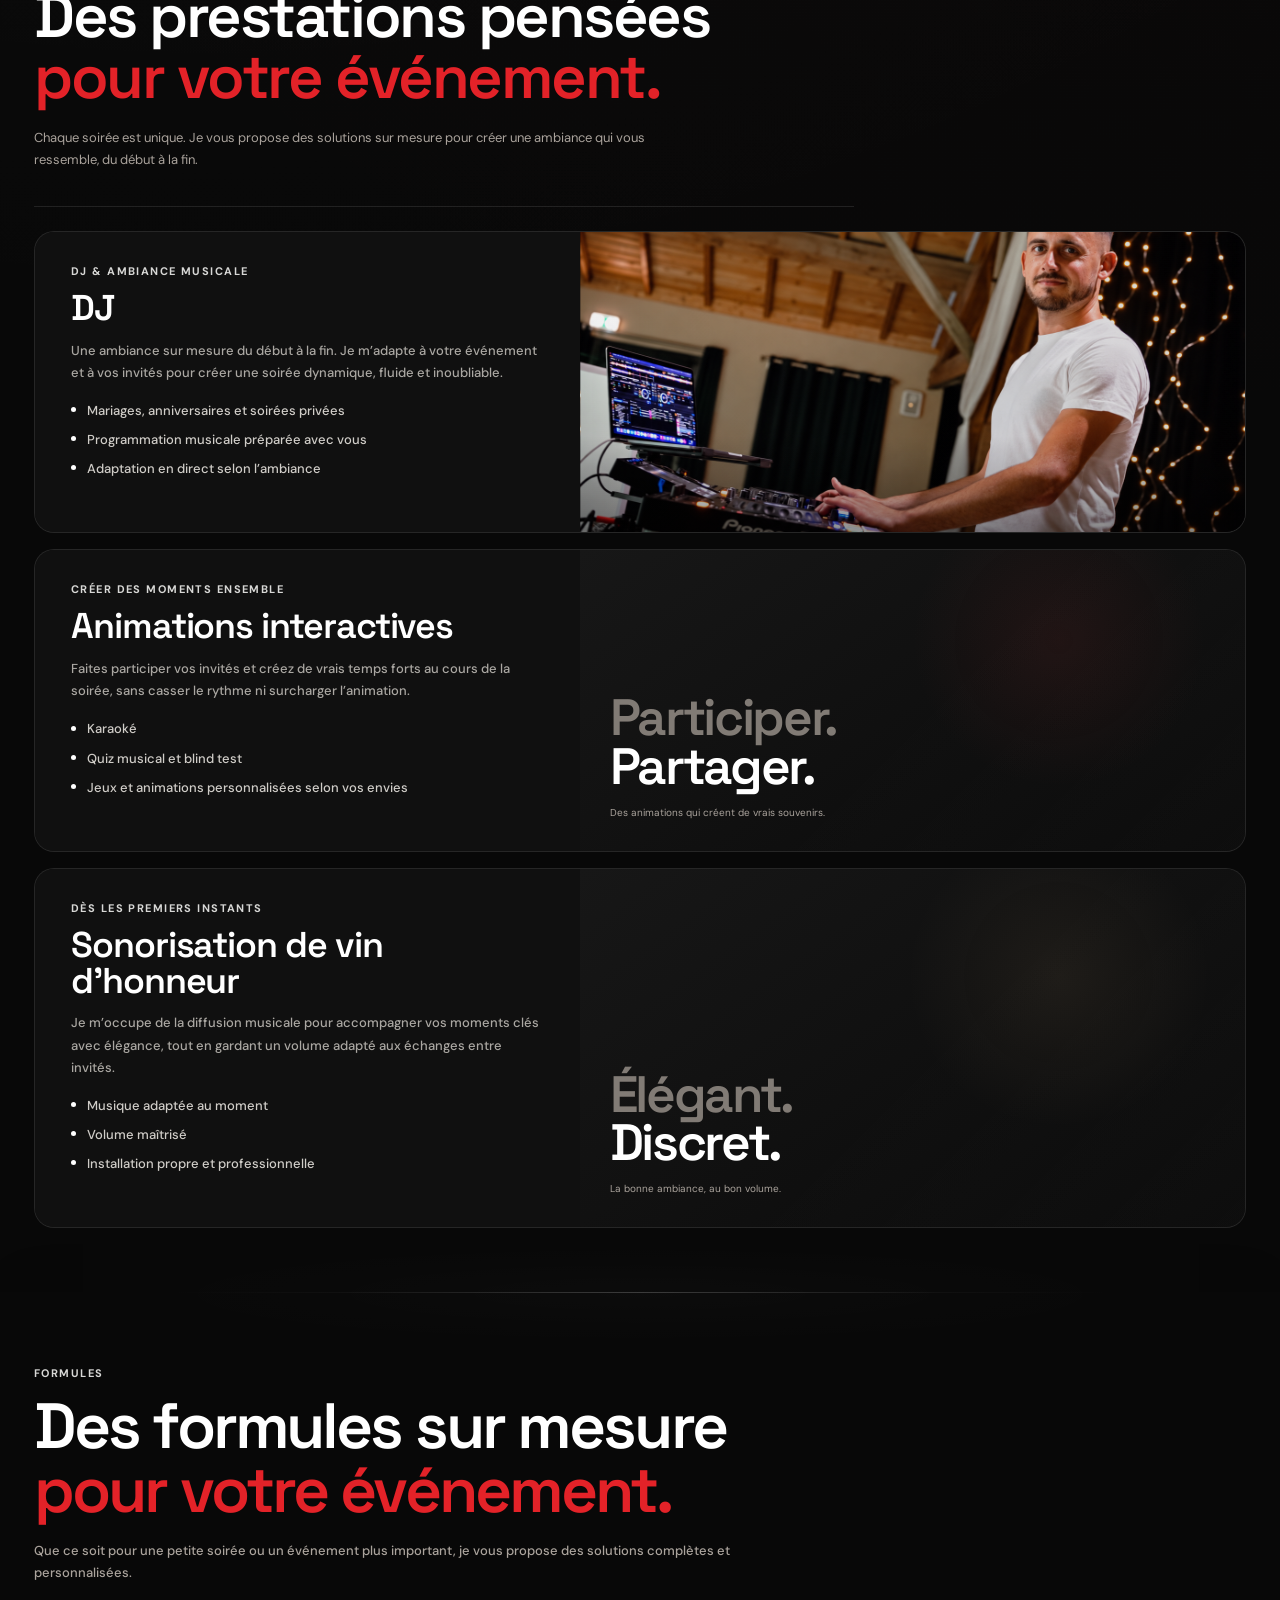
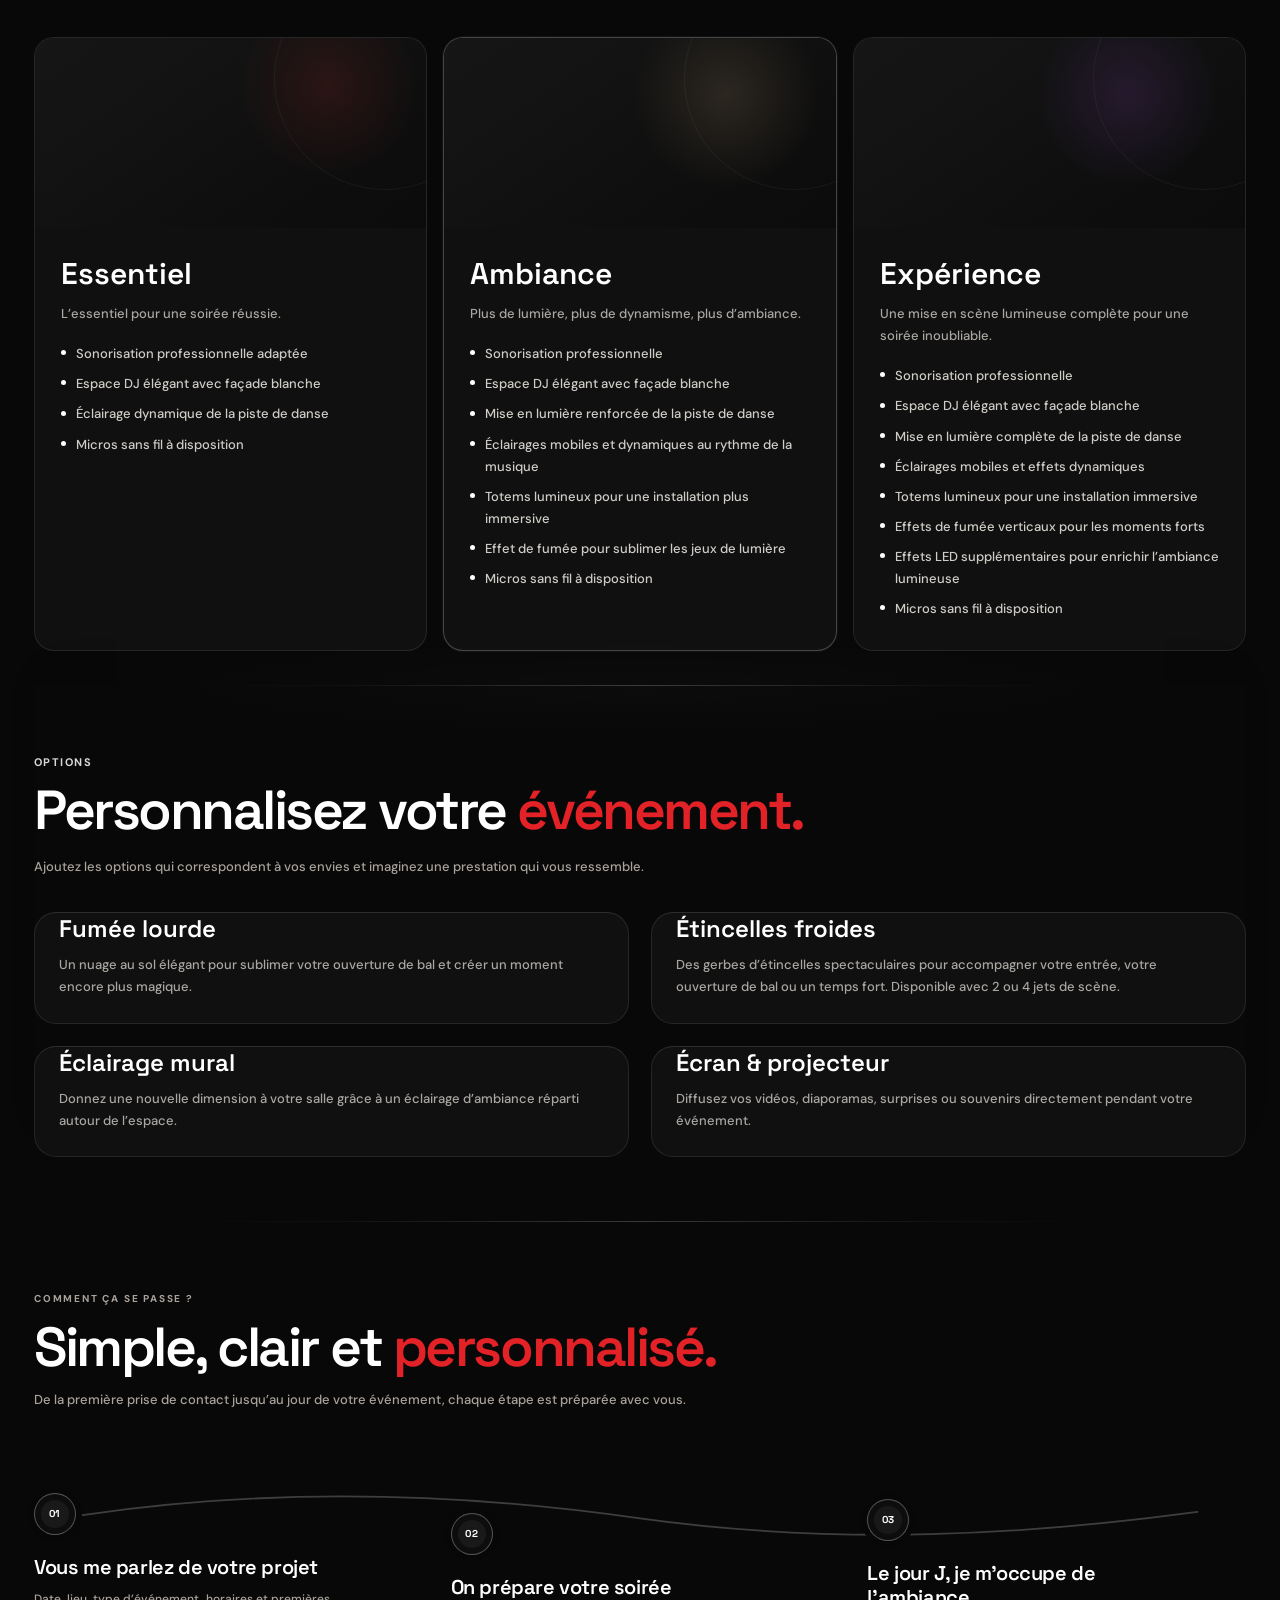
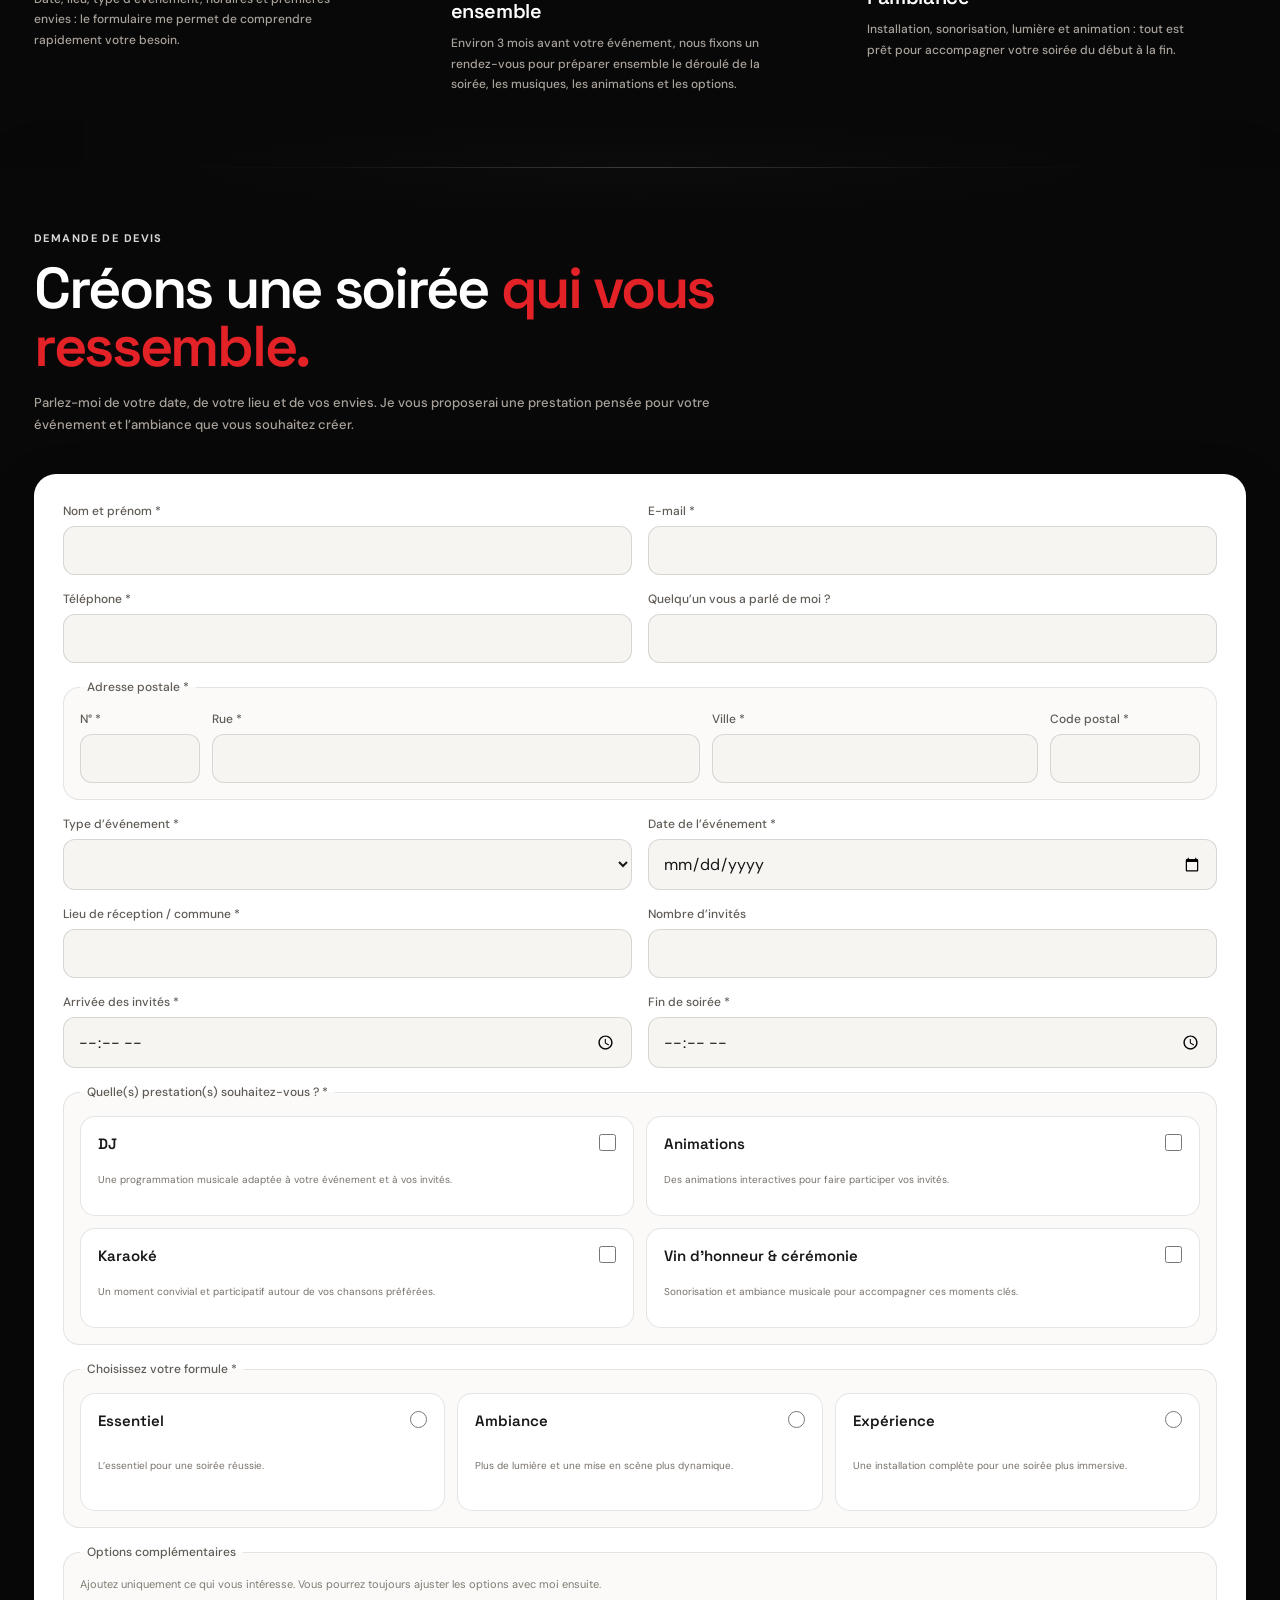
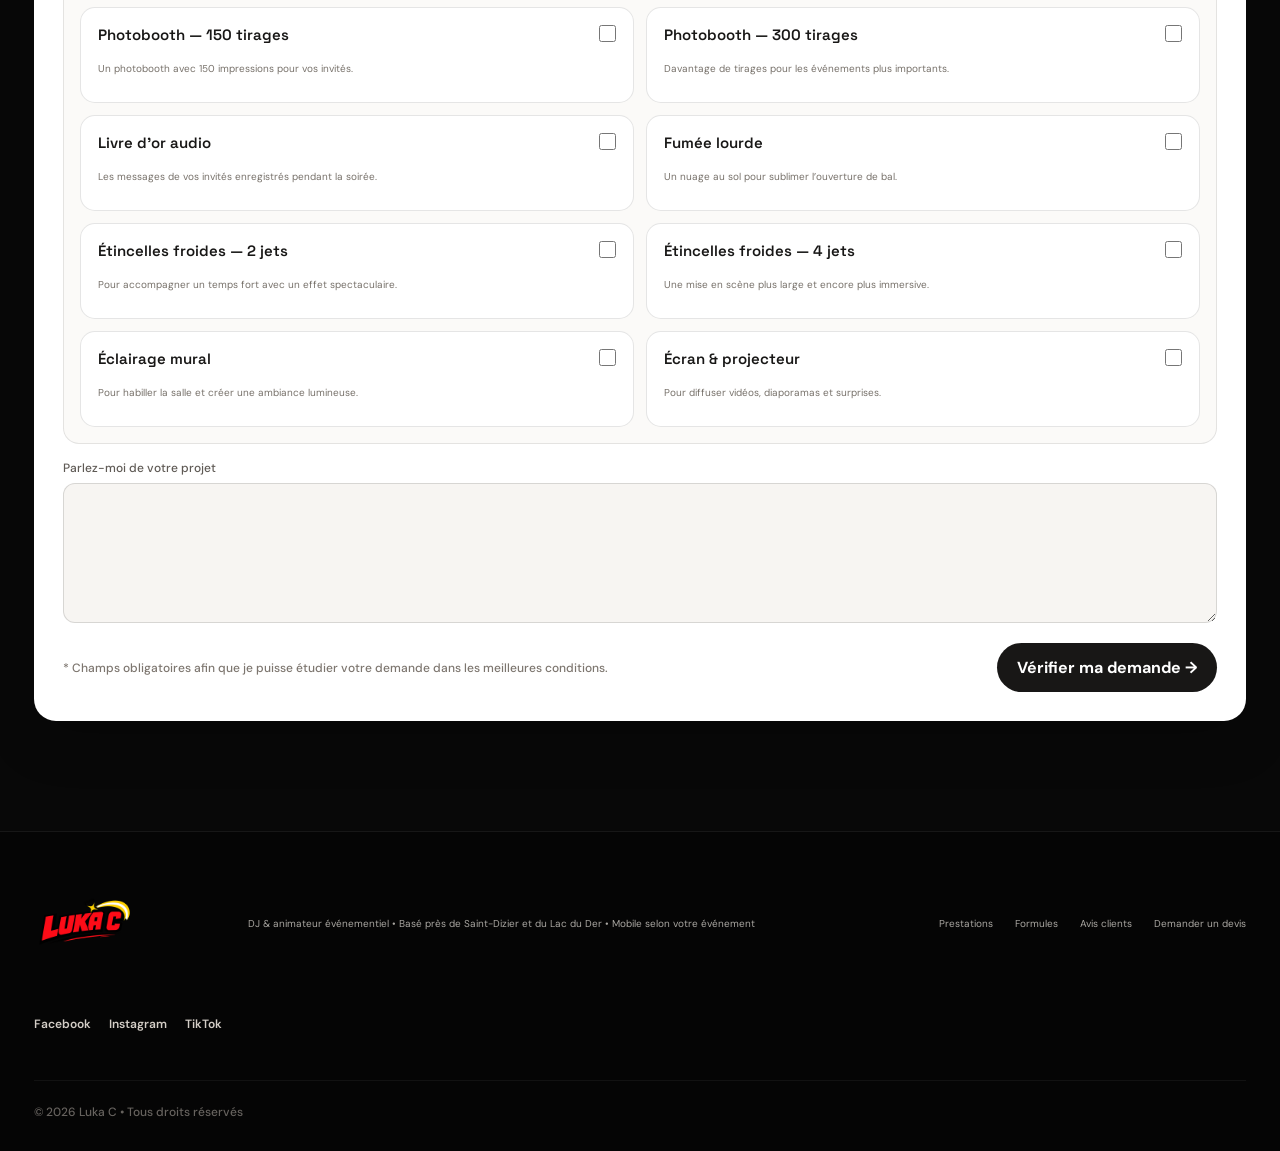
==== commit 5aa5624f: "Force le chargement des nouvelles cartes options" ====
--- a/index.html
+++ b/index.html
@@ -60,7 +60,7 @@
   <link rel="stylesheet" href="assets/css/prestations.css?v=20260910-1">
   <link rel="stylesheet" href="assets/css/formules.css?v=20260910-1">
   <link rel="stylesheet" href="assets/css/site-light.css?v=20260928-1">
-  <link rel="stylesheet" href="assets/css/site-polish.css?v=20261110-2">
+  <link rel="stylesheet" href="assets/css/site-polish.css?v=20261110-4">
 </head>
 <body>
   <header class="site-header" id="top">
--- a/assets/css/site-polish.css
+++ b/assets/css/site-polish.css
@@ -2368,3 +2368,83 @@
     background:transparent!important;
   }
 }
+
+
+/* Sélection de texte lisible sur le thème sombre */
+::selection{
+  background:rgba(227,34,40,.34);
+  color:#fff;
+}
+::-moz-selection{
+  background:rgba(227,34,40,.34);
+  color:#fff;
+}
+
+
+/* =========================================================
+   Options — visuels plus présents
+   ========================================================= */
+.options-grid{
+  grid-template-columns:repeat(2,minmax(0,1fr))!important;
+  gap:22px!important;
+}
+
+.option-card{
+  padding:0 24px 24px!important;
+  min-height:0!important;
+  border:1px solid rgba(255,255,255,.09)!important;
+  border-top:1px solid rgba(255,255,255,.12)!important;
+  border-radius:22px!important;
+  overflow:hidden!important;
+  background:#101010!important;
+}
+
+.option-card:nth-child(2n){
+  border-top-color:rgba(255,255,255,.12)!important;
+}
+
+.option-card__image{
+  display:none;
+  height:290px!important;
+  margin:0 -24px 22px!important;
+  background:#111 center/cover no-repeat!important;
+  border-bottom:1px solid rgba(255,255,255,.07)!important;
+}
+
+.option-card__image.has-cms-image{
+  display:block!important;
+  background-size:cover!important;
+  background-position:center!important;
+}
+
+.option-card h3{
+  font-size:24px!important;
+  margin-bottom:10px!important;
+}
+
+.option-card p{
+  margin-bottom:0!important;
+}
+
+@media(max-width:980px){
+  .options-grid{
+    grid-template-columns:1fr 1fr!important;
+    gap:18px!important;
+  }
+  .option-card__image{
+    height:240px!important;
+  }
+}
+
+@media(max-width:700px){
+  .options-grid{
+    grid-template-columns:1fr!important;
+  }
+  .option-card{
+    padding:0 20px 22px!important;
+  }
+  .option-card__image{
+    height:230px!important;
+    margin:0 -20px 20px!important;
+  }
+}
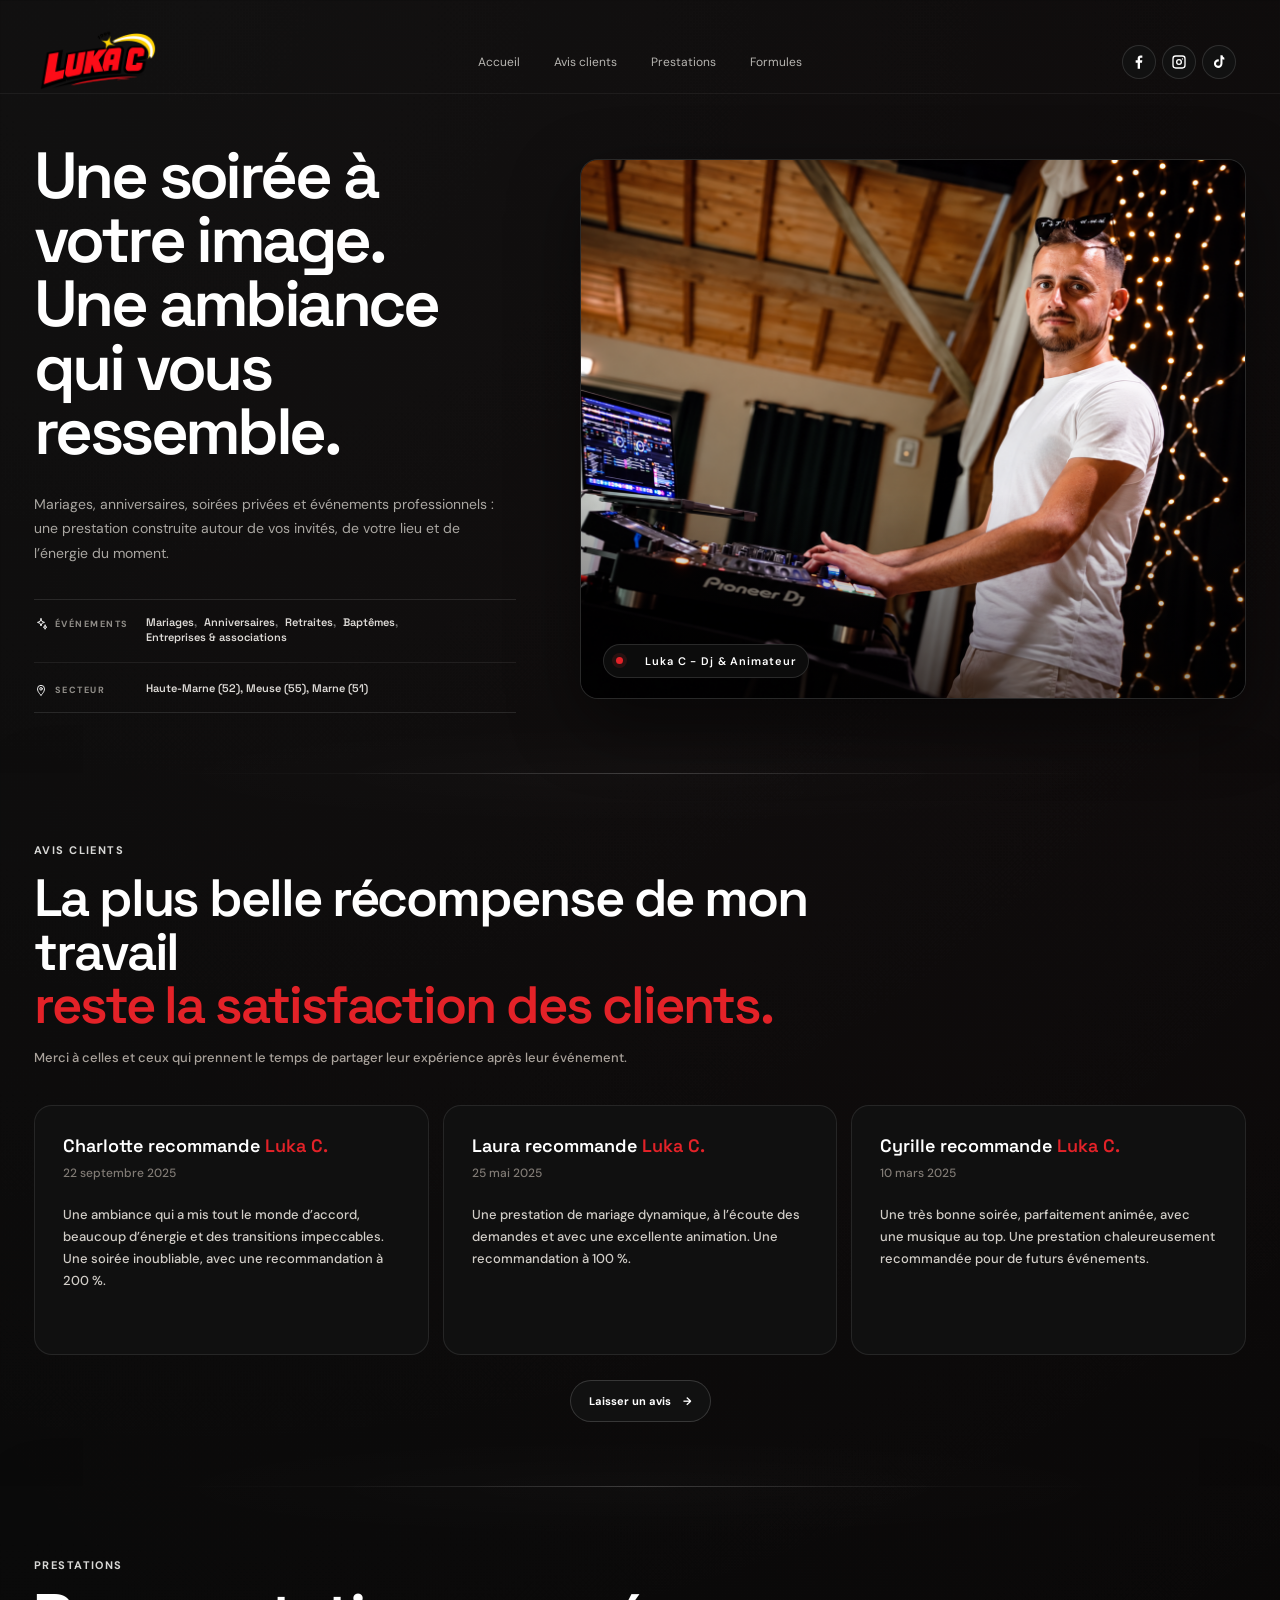
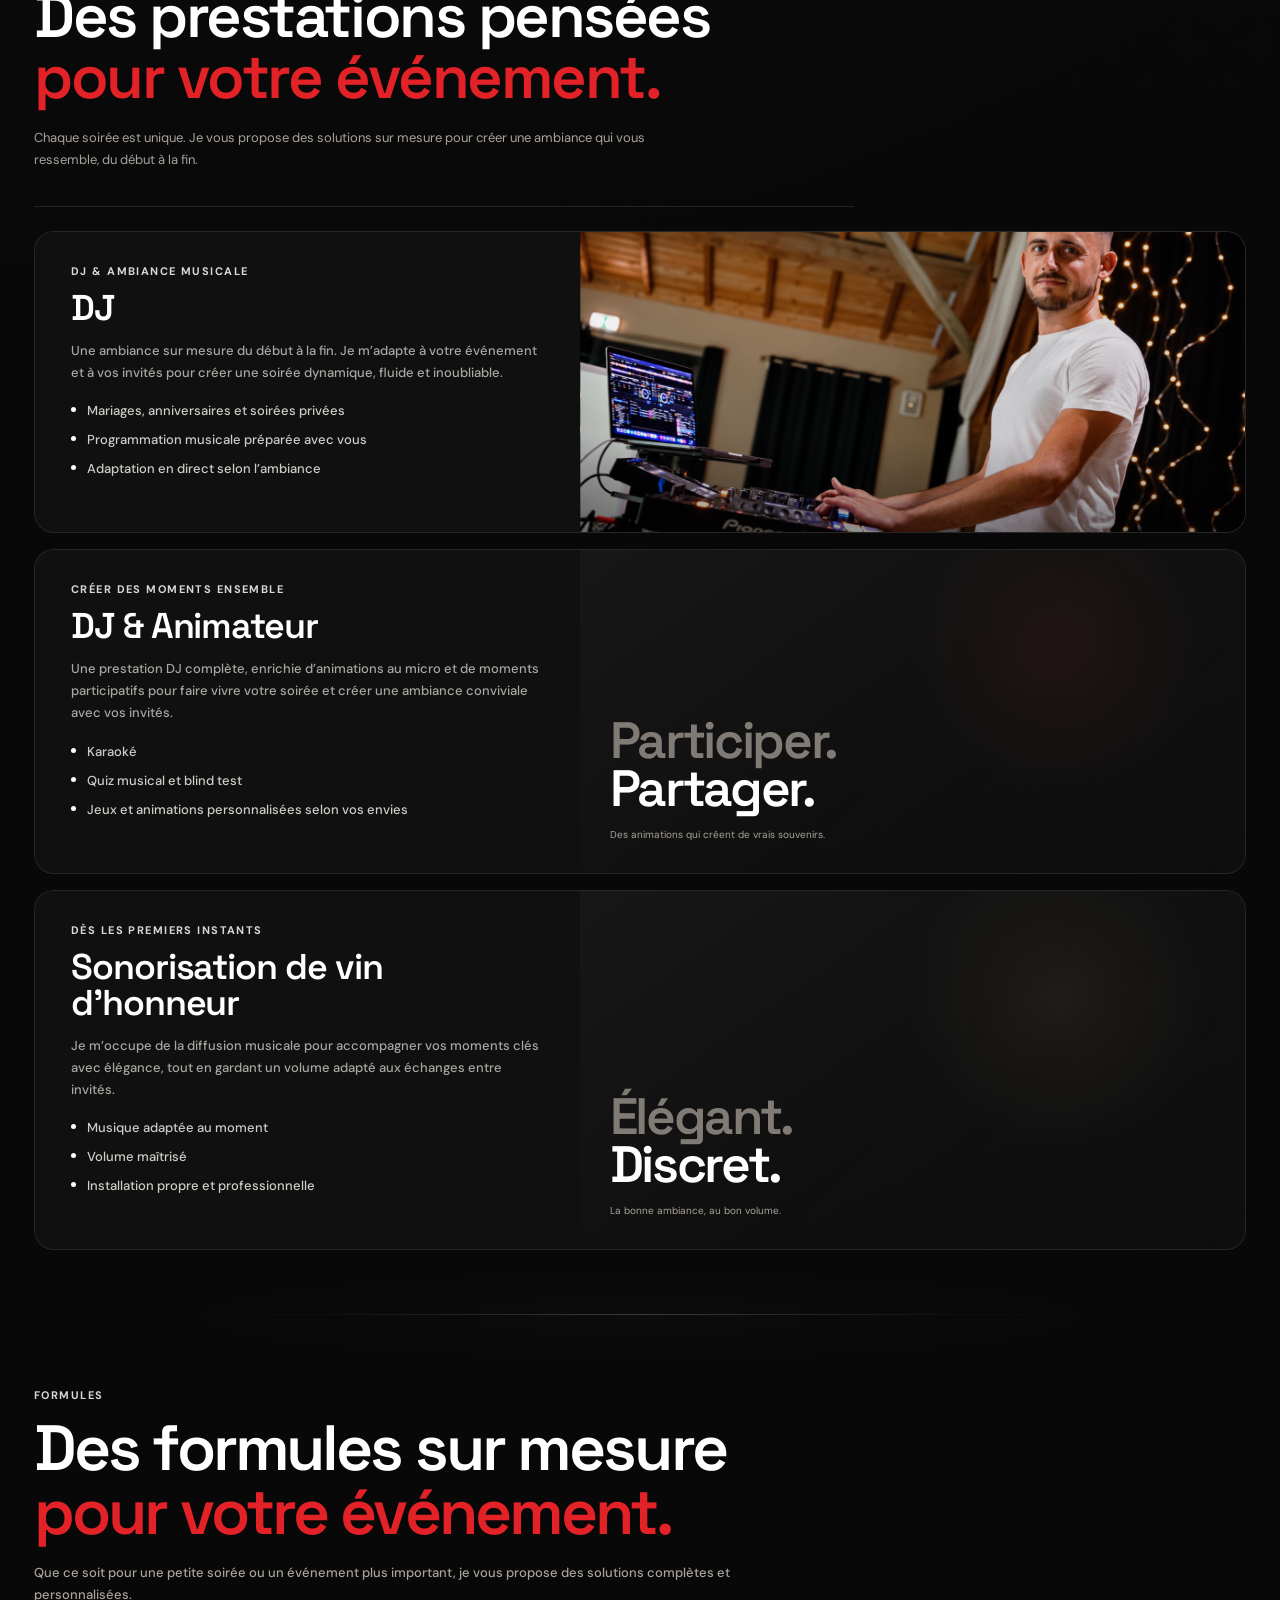
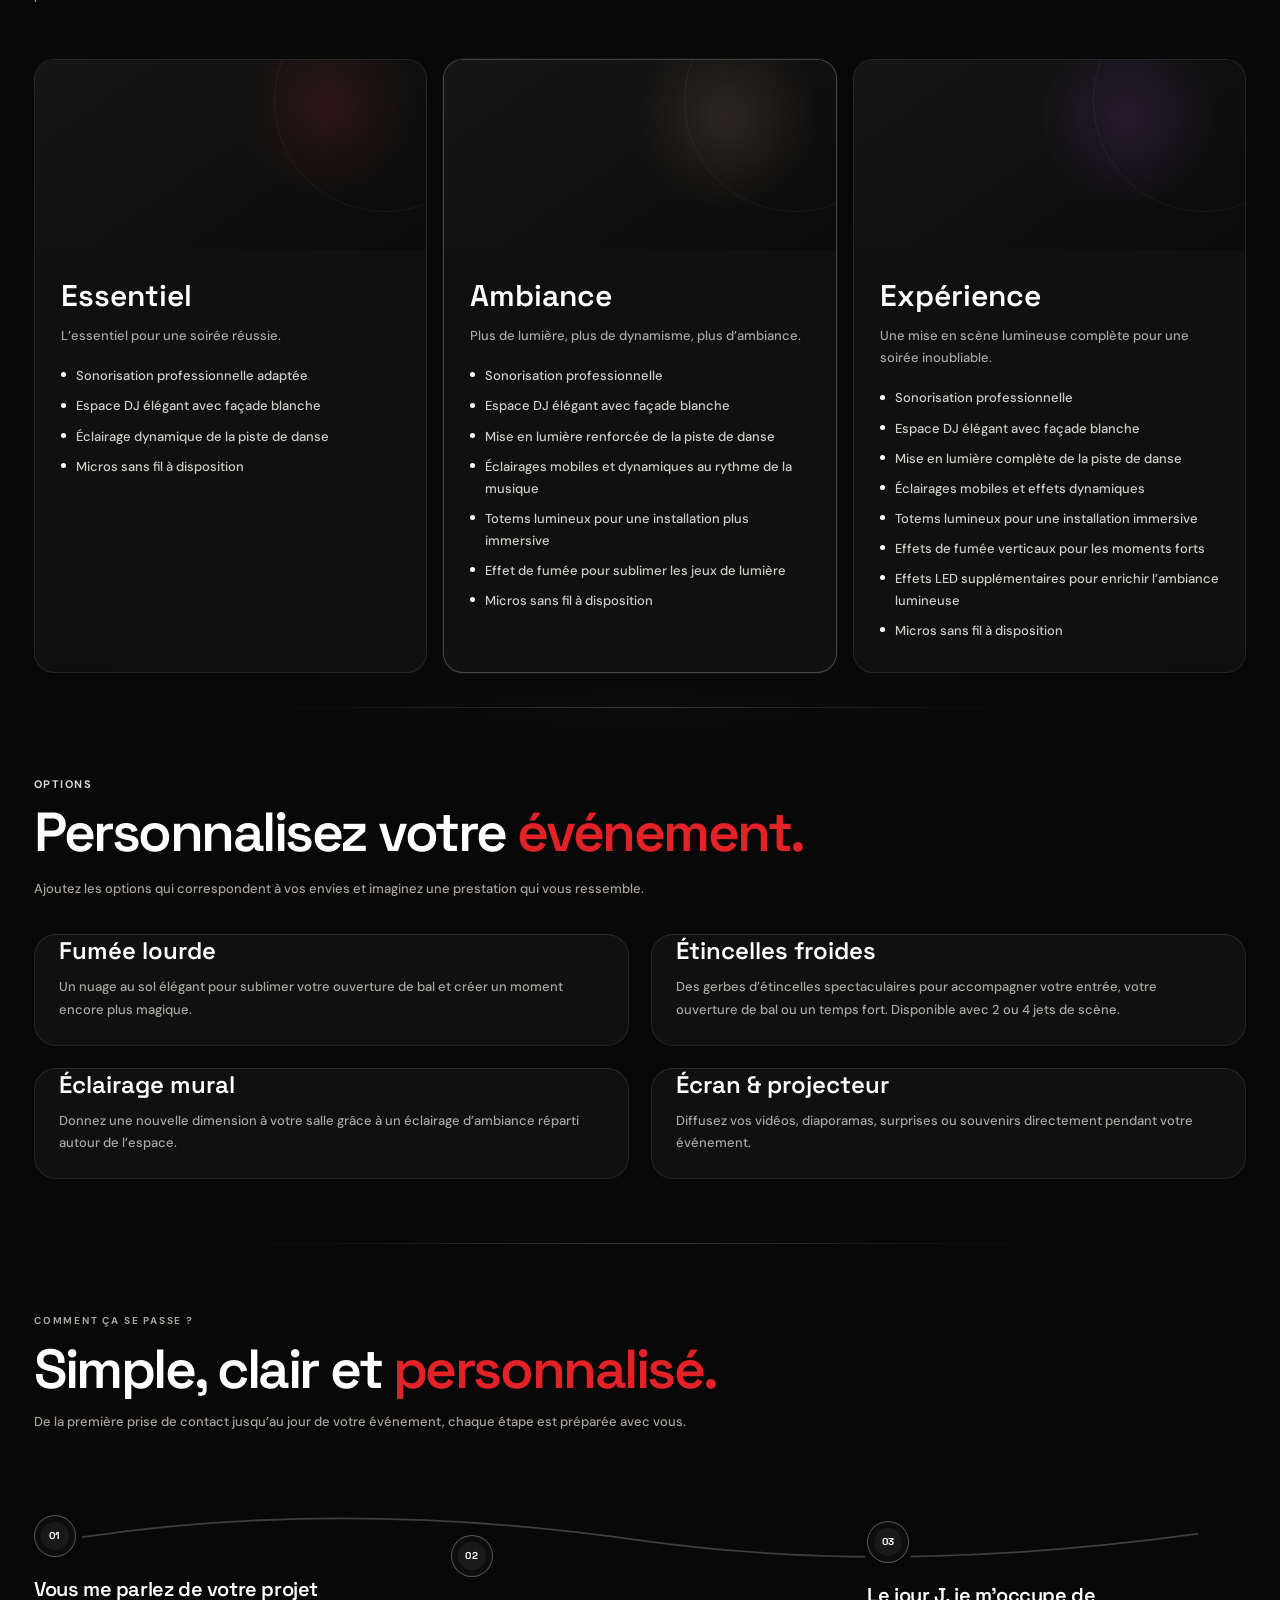
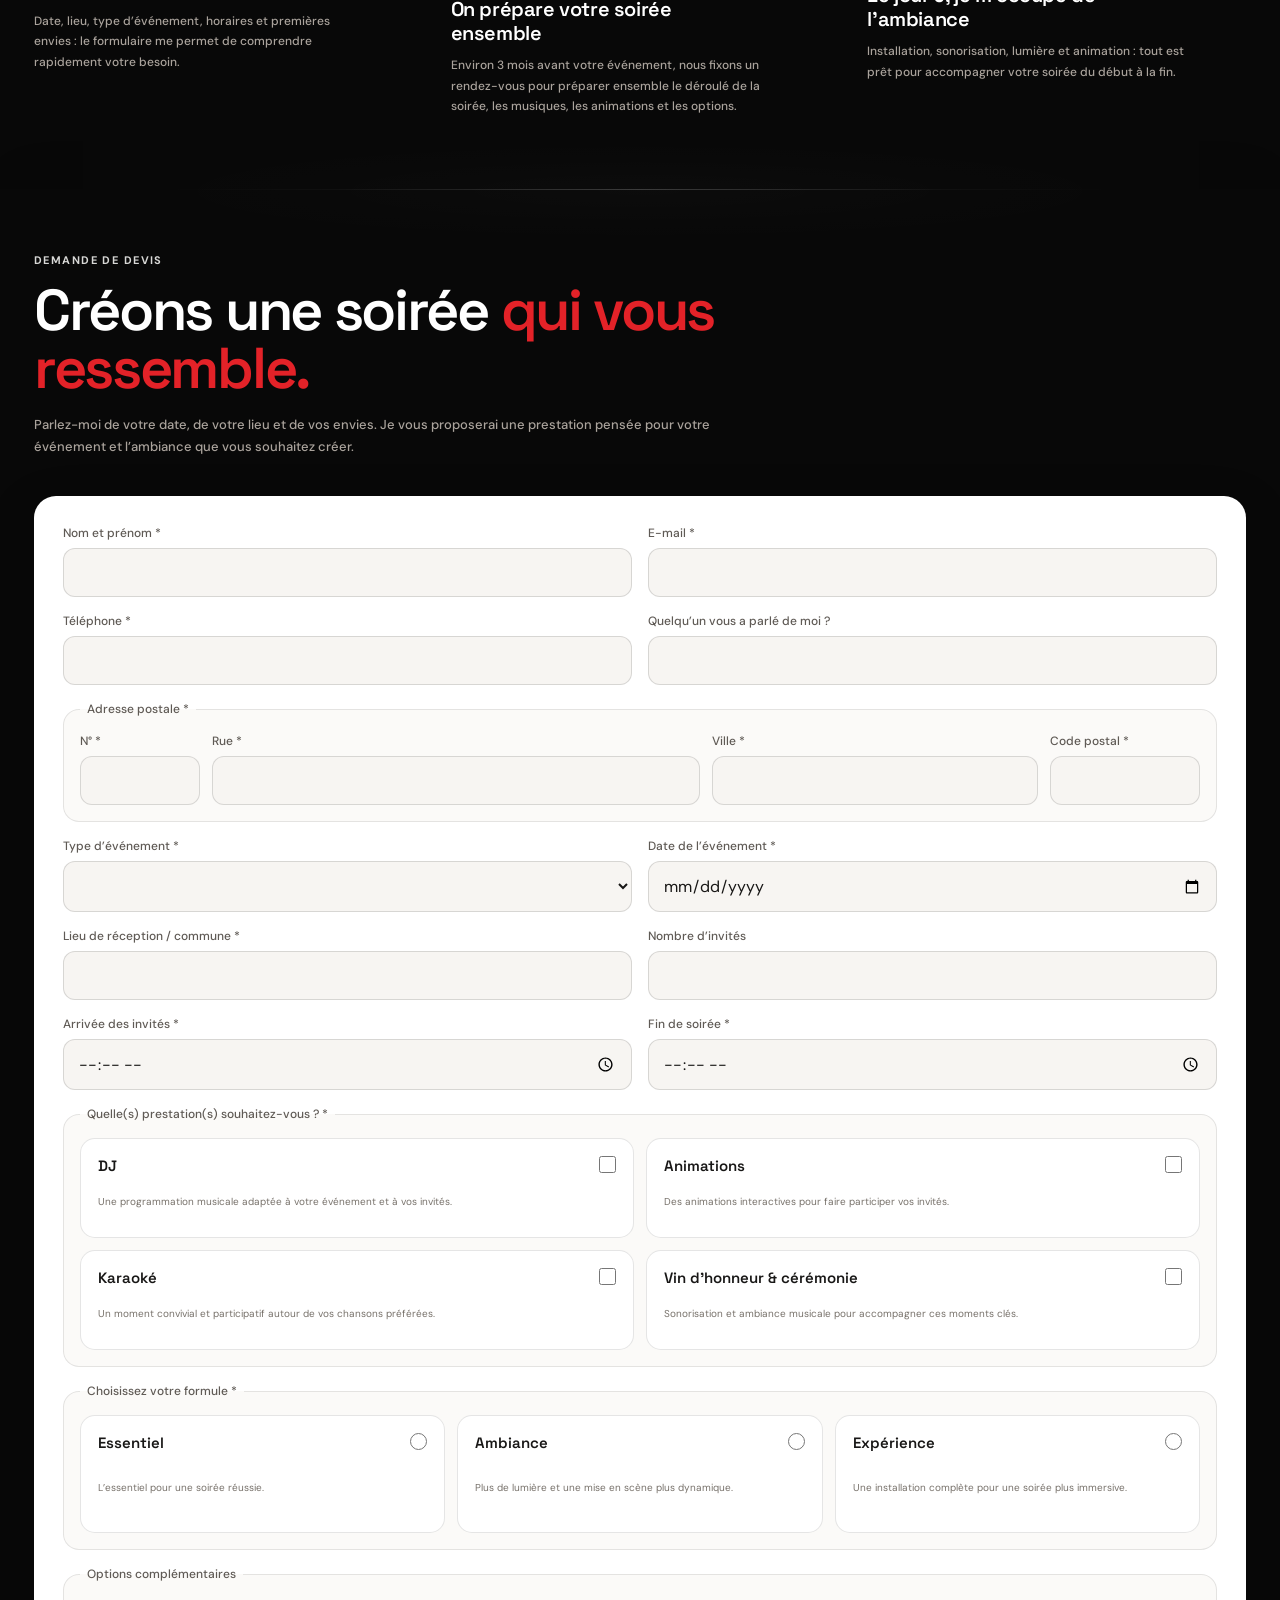
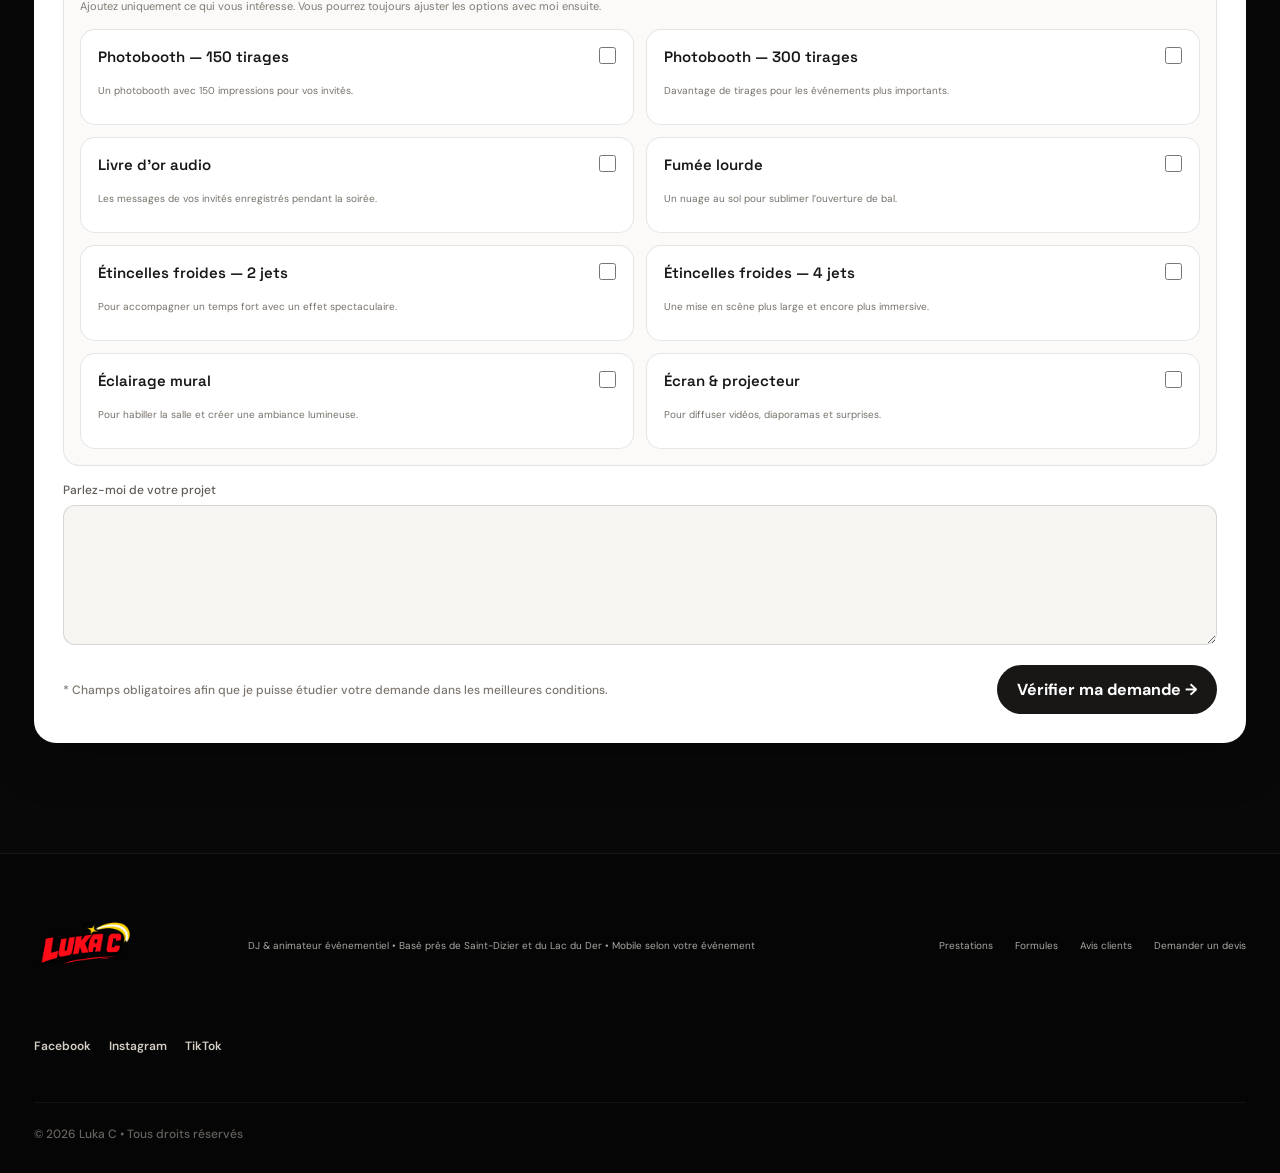
==== commit 08a2cec5: "Renommer Animations interactives en DJ & Animateur" ====
--- a/index.html
+++ b/index.html
@@ -60,7 +60,7 @@
   <link rel="stylesheet" href="assets/css/prestations.css?v=20260910-1">
   <link rel="stylesheet" href="assets/css/formules.css?v=20260910-1">
   <link rel="stylesheet" href="assets/css/site-light.css?v=20260928-1">
-  <link rel="stylesheet" href="assets/css/site-polish.css?v=20261110-4">
+  <link rel="stylesheet" href="assets/css/site-polish.css?v=20261110-5">
 </head>
 <body>
   <header class="site-header" id="top">
@@ -169,8 +169,8 @@
         <article class="prestation-card reveal reveal--delay-small">
           <div class="prestation-card__content">
             <span class="prestation-card__kicker">Créer des moments ensemble</span>
-            <h2 data-cms="prestations.animations.title">Animations interactives</h2>
-            <p data-cms="prestations.animations.desc">Faites participer vos invités et créez de vrais temps forts au cours de la soirée, sans casser le rythme ni surcharger l’animation.</p>
+            <h2 data-cms="prestations.animations.title">DJ & Animateur</h2>
+            <p data-cms="prestations.animations.desc">Une prestation DJ complète, enrichie d’animations au micro et de moments participatifs pour faire vivre votre soirée et créer une ambiance conviviale avec vos invités.</p>
             <ul data-cms-list="prestations.animations.items"><li>Karaoké</li><li>Quiz musical et blind test</li><li>Jeux et animations personnalisées selon vos envies</li></ul>
           </div>
           <div class="prestation-card__visual prestation-card__visual--animations" data-cms-image="prestations.animations.image"><div class="prestation-card__visual-copy"><span>Participer.</span><strong>Partager.</strong><small>Des animations qui créent de vrais souvenirs.</small></div></div>
--- a/assets/css/site-polish.css
+++ b/assets/css/site-polish.css
@@ -2407,14 +2407,13 @@
   display:none;
   height:290px!important;
   margin:0 -24px 22px!important;
-  background:#111 center/cover no-repeat!important;
+  background-color:#111!important;
+  background-repeat:no-repeat;
   border-bottom:1px solid rgba(255,255,255,.07)!important;
 }
 
 .option-card__image.has-cms-image{
   display:block!important;
-  background-size:cover!important;
-  background-position:center!important;
 }
 
 .option-card h3{
